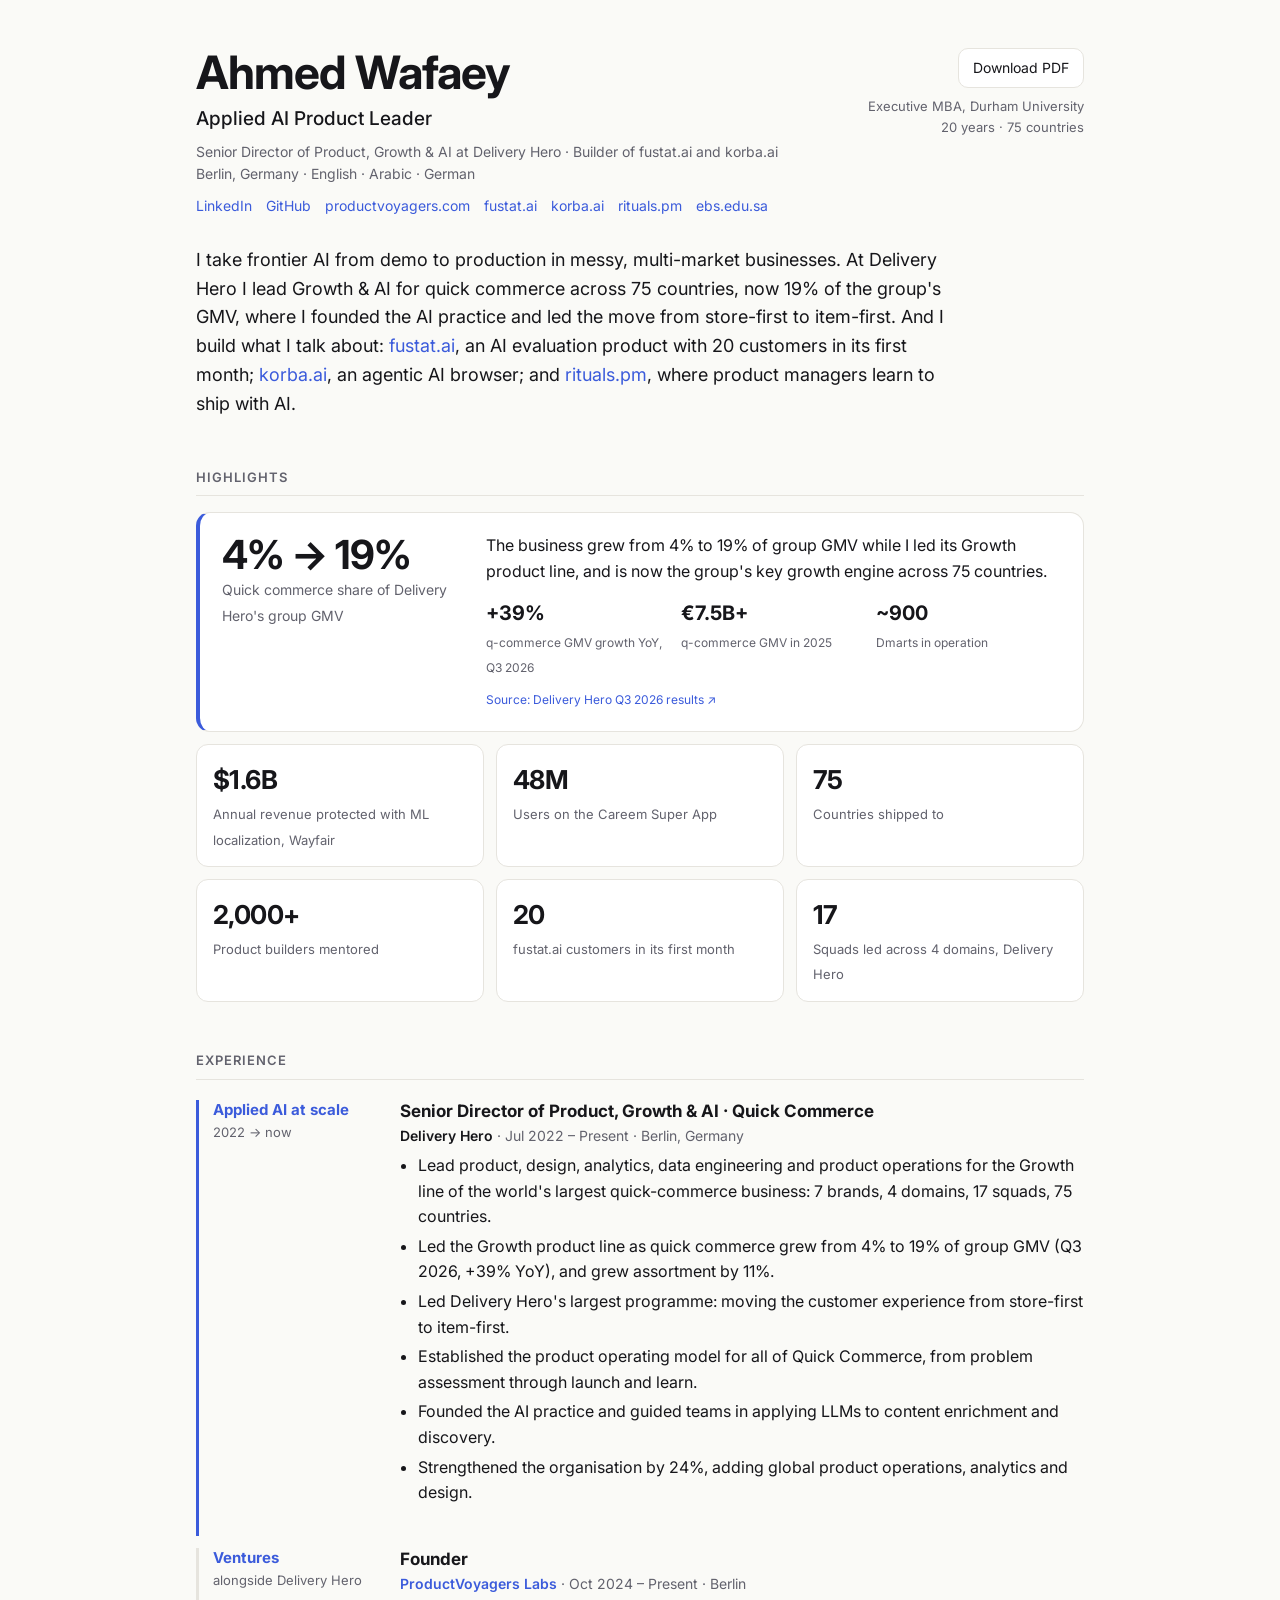
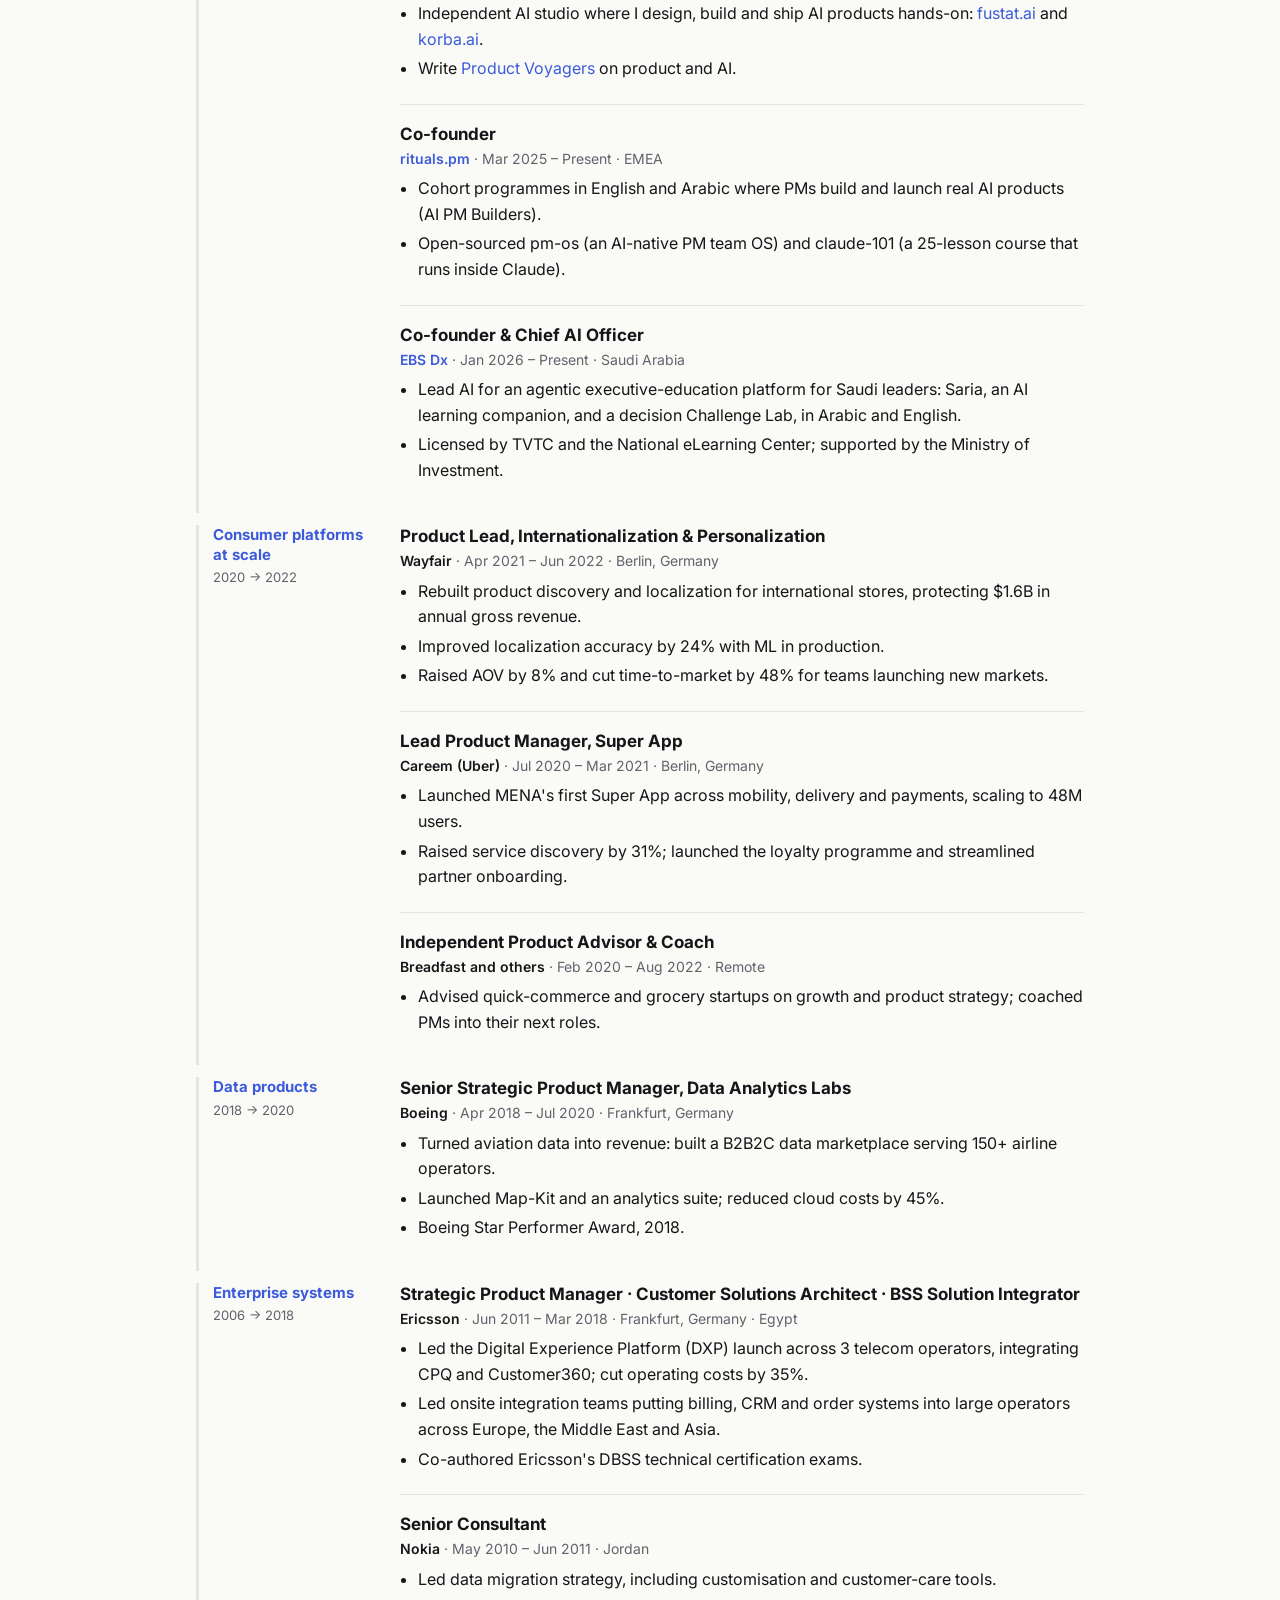
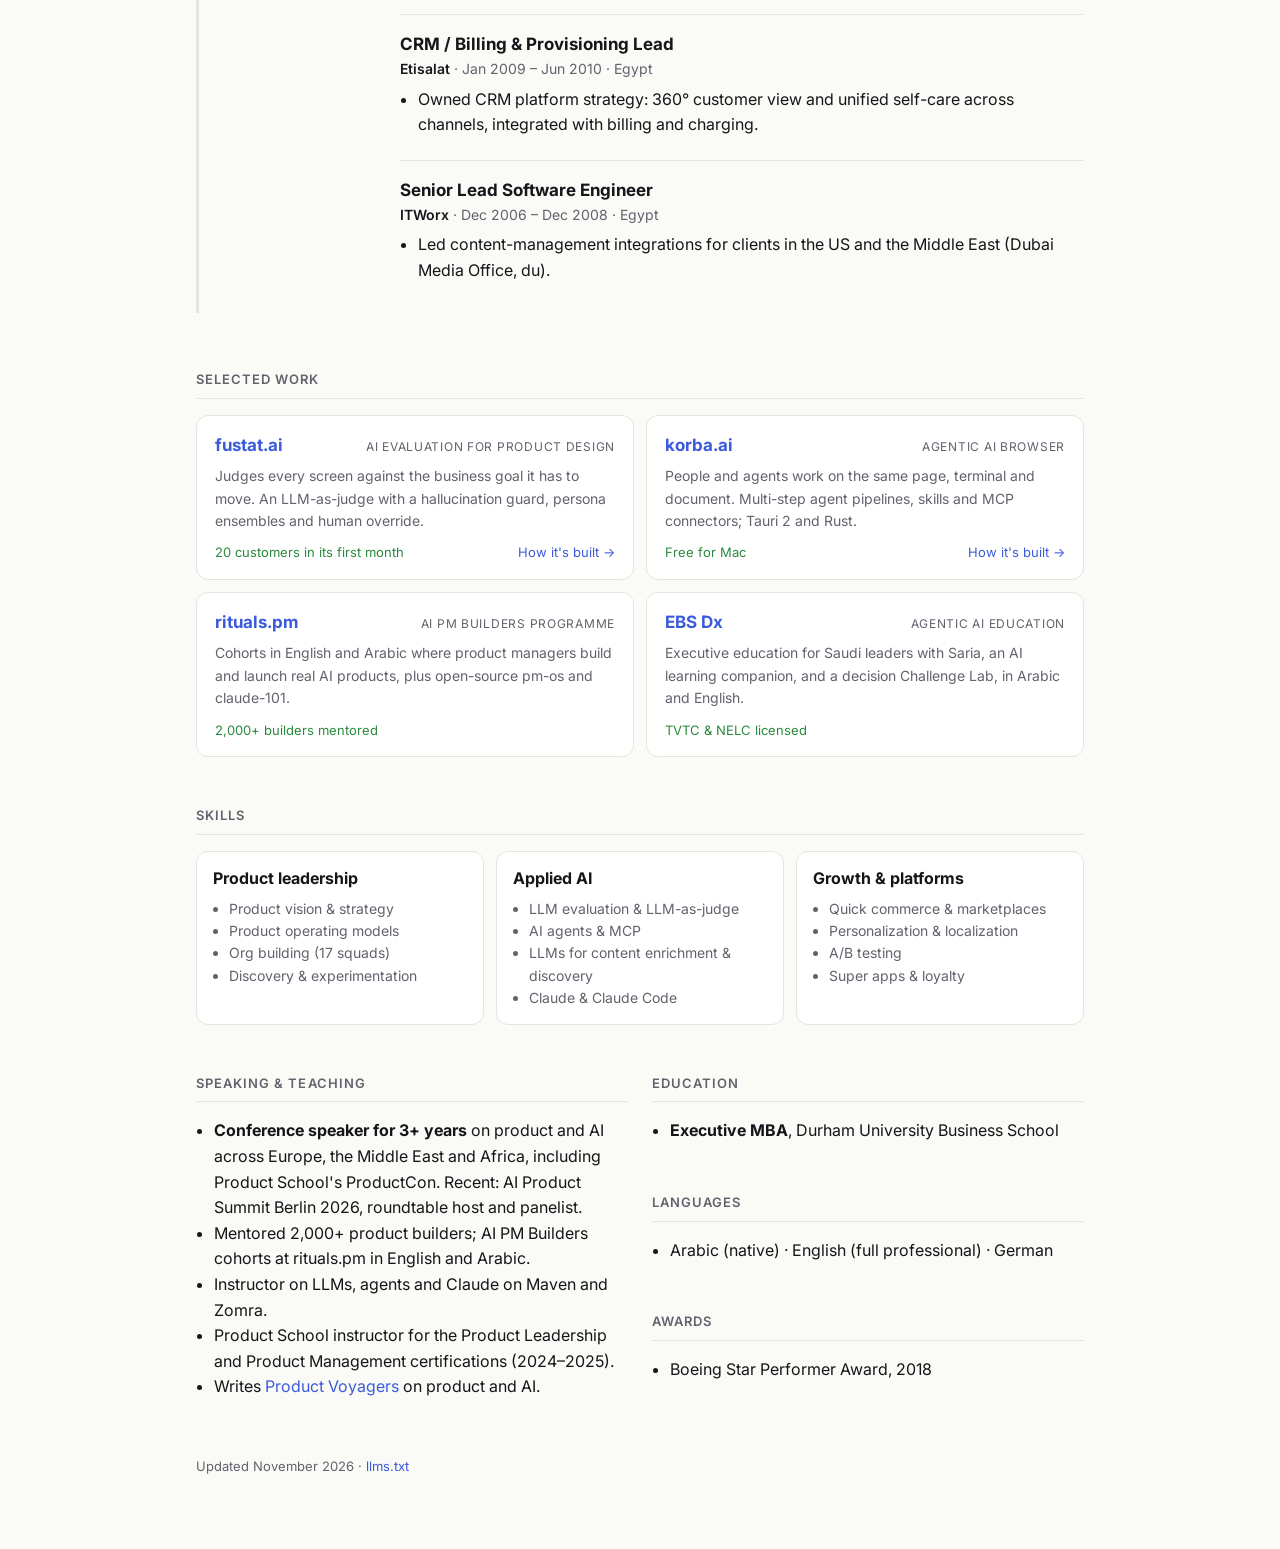
==== index.html @ e7a25f77 "Featured Delivery Hero card with public Q3 2026 figures (19% of group GMV)" ====
<!doctype html>
<html lang="en"><head><meta charset="utf-8"><meta name="viewport" content="width=device-width, initial-scale=1">
<title>Ahmed Wafaey · CV</title>
<meta name="description" content="Ahmed Wafaey, applied AI product leader. Senior Director of Product, Growth &amp; AI at Delivery Hero; builder of fustat.ai and korba.ai. 20 years from enterprise systems to applied AI at scale.">
<meta property="og:title" content="Ahmed Wafaey · CV"><meta property="og:description" content="Applied AI product leader. I take frontier AI from demo to production in messy, multi-market businesses.">
<link rel="alternate" type="text/plain" href="llms.txt" title="llms.txt">
<link rel="preconnect" href="https://fonts.googleapis.com"><link rel="preconnect" href="https://fonts.gstatic.com" crossorigin>
<link href="https://fonts.googleapis.com/css2?family=Inter:wght@400;500;600;700&display=swap" rel="stylesheet">
<style>
:root{--bg:#fafaf7;--card:#fff;--ink:#16161a;--muted:#62626d;--line:#e6e4de;--accent:#3b5bdb;--soft:#edf1ff}
@media (prefers-color-scheme:dark){:root{--bg:#0d1117;--card:#151b23;--ink:#e6edf3;--muted:#9198a1;--line:#30363d;--accent:#8ea6ff;--soft:#1b2140}}
*{box-sizing:border-box}
body{margin:0;background:var(--bg);color:var(--ink);font:16px/1.6 Inter,system-ui,sans-serif;-webkit-font-smoothing:antialiased}
a{color:var(--accent);text-decoration:none} a:hover{text-decoration:underline}
.wrap{max-width:920px;margin:0 auto;padding:48px 16px 72px}
header.top{display:flex;justify-content:space-between;gap:24px;flex-wrap:wrap;align-items:flex-start}
h1{font-size:clamp(34px,6vw,46px);line-height:1.05;letter-spacing:-.02em;margin:0 0 8px}
.role{font-size:19px;font-weight:500;margin:0 0 6px}
.meta{color:var(--muted);font-size:14px}
.links{display:flex;gap:14px;flex-wrap:wrap;margin-top:10px;font-size:14px}
.side{display:flex;flex-direction:column;gap:8px;align-items:flex-end}
.btn{border:1px solid var(--line);background:var(--card);color:var(--ink);border-radius:10px;padding:8px 14px;font:inherit;font-size:14px;cursor:pointer}
.tags{font-size:13px;color:var(--muted);text-align:right}
.summary{font-size:18px;max-width:760px;margin:28px 0 0}
h2{font-size:13px;letter-spacing:.08em;text-transform:uppercase;color:var(--muted);font-weight:600;margin:48px 0 16px;padding-bottom:8px;border-bottom:1px solid var(--line)}
.hl{display:grid;grid-template-columns:repeat(3,1fr);gap:12px}
.hl div{background:var(--card);border:1px solid var(--line);border-radius:12px;padding:14px 16px}
.hl b{display:block;font-size:26px;letter-spacing:-.02em}
.hl span{font-size:13px;color:var(--muted)}
.work{display:grid;grid-template-columns:1fr 1fr;gap:12px}
.work>div{background:var(--card);border:1px solid var(--line);border-radius:12px;padding:16px 18px;display:flex;flex-direction:column}
.wh{display:flex;justify-content:space-between;gap:8px;align-items:baseline;flex-wrap:wrap}
.wh b{font-size:17px} .wh span{font-size:12px;color:var(--muted);text-transform:uppercase;letter-spacing:.06em}
.work p{margin:6px 0 10px;font-size:14px;color:var(--muted);flex:1}
.wf{display:flex;justify-content:space-between;gap:8px;flex-wrap:wrap;font-size:13px}
.ok{color:#2b8a3e} @media (prefers-color-scheme:dark){.ok{color:#3fb950}}
.feat{display:grid;grid-template-columns:240px 1fr;gap:24px;background:var(--card);border:1px solid var(--line);border-left:4px solid var(--accent);border-radius:14px;padding:20px 22px;margin-bottom:12px}
.fl b{display:block;font-size:40px;letter-spacing:-.03em;line-height:1.1}.fl span{font-size:14px;color:var(--muted)}
.fr p{margin:0 0 12px}.fs{display:grid;grid-template-columns:repeat(3,1fr);gap:10px}.fs b{display:block;font-size:20px}.fs span{font-size:12px;color:var(--muted)}
.src{display:inline-block;margin-top:10px;font-size:12px}
.chapter{display:grid;grid-template-columns:180px 1fr;gap:24px;padding:4px 0 8px}
.rail{border-left:3px solid var(--line);padding-left:14px}
.chapter.now .rail{border-left-color:var(--accent)}
.rail b{display:block;color:var(--accent);font-size:15px;line-height:1.3}
.rail span{font-size:13px;color:var(--muted)}
.job{padding-bottom:18px;margin-bottom:18px;border-bottom:1px solid var(--line)}
.chapter .job:last-child{border-bottom:0;margin-bottom:8px}
.job h3{font-size:17px;margin:0;line-height:1.35}
.job .at{font-size:14px;color:var(--muted);margin:2px 0 6px}
.job .at b{color:var(--ink);font-weight:600}
.job ul{margin:6px 0 0;padding-left:18px}
.job li{margin-bottom:4px}
.skills{display:grid;grid-template-columns:repeat(3,1fr);gap:12px}
.skills div{background:var(--card);border:1px solid var(--line);border-radius:12px;padding:14px 16px}
.skills b{display:block;margin-bottom:6px}
.skills ul{margin:0;padding-left:16px;font-size:14px;color:var(--muted)}
.two{display:grid;grid-template-columns:1fr 1fr;gap:24px}
ul.plain{margin:0;padding-left:18px}
footer{margin-top:56px;color:var(--muted);font-size:13px}
@media (max-width:700px){.feat{grid-template-columns:1fr;gap:10px}.work{grid-template-columns:1fr}.hl,.skills{grid-template-columns:1fr 1fr}.chapter{grid-template-columns:1fr;gap:10px}.two{grid-template-columns:1fr}.side{align-items:flex-start}.tags{text-align:left}}
@media (max-width:420px){.hl,.skills{grid-template-columns:1fr}}
@media print{
  :root{--bg:#fff;--card:#fff;--ink:#000;--muted:#444;--line:#ccc;--accent:#1a3fbf}
  @page{size:A4;margin:14mm}
  body{font-size:11.5px;line-height:1.45}
  .wrap{padding:0;max-width:none}
  .btn,footer{display:none}
  h1{font-size:30px} .summary{font-size:13px;margin-top:12px}
  h2{margin:18px 0 8px}
  .hl b{font-size:17px}
  .job,.hl div,.skills div{break-inside:avoid}
  .chapter{grid-template-columns:130px 1fr}
  a{color:var(--ink)}
}
</style></head>
<body><main class="wrap">
<header class="top">
  <div>
    <h1>Ahmed Wafaey</h1>
    <p class="role">Applied AI Product Leader</p>
    <div class="meta">Senior Director of Product, Growth &amp; AI at Delivery Hero · Builder of fustat.ai and korba.ai</div>
    <div class="meta">Berlin, Germany · English · Arabic · German</div>
    <div class="links"><a href="https://www.linkedin.com/in/awafaey">LinkedIn</a><a href="https://github.com/awafaey0">GitHub</a><a href="https://www.productvoyagers.com">productvoyagers.com</a><a href="https://fustat.ai">fustat.ai</a><a href="https://korba.ai">korba.ai</a><a href="https://rituals.pm">rituals.pm</a><a href="https://ebs.edu.sa">ebs.edu.sa</a></div>
  </div>
  <div class="side">
    <button class="btn" type="button" onclick="window.print()">Download PDF</button>
    <div class="tags">Executive MBA, Durham University<br>20 years · 75 countries</div>
  </div>
</header>
<p class="summary">I take frontier AI from demo to production in messy, multi-market businesses. At Delivery Hero I lead Growth &amp; AI for quick commerce across 75 countries, now 19% of the group's GMV, where I founded the AI practice and led the move from store-first to item-first. And I build what I talk about: <a href="https://fustat.ai">fustat.ai</a>, an AI evaluation product with 20 customers in its first month; <a href="https://korba.ai">korba.ai</a>, an agentic AI browser; and <a href="https://rituals.pm">rituals.pm</a>, where product managers learn to ship with AI.</p>

<h2>Highlights</h2>
<div class="feat"><div class="fl"><b>4% → 19%</b><span>Quick commerce share of Delivery Hero's group GMV</span></div><div class="fr"><p>The business grew from 4% to 19% of group GMV while I led its Growth product line, and is now the group's key growth engine across 75 countries.</p><div class="fs"><div><b>+39%</b><span>q-commerce GMV growth YoY, Q3 2026</span></div><div><b>€7.5B+</b><span>q-commerce GMV in 2025</span></div><div><b>~900</b><span>Dmarts in operation</span></div></div><a class="src" href="https://www.deliveryhero.com/newsroom/delivery-hero-hits-one-billion-orders-in-q3-as-growth-accelerates-further-raises-full-year-guidance/">Source: Delivery Hero Q3 2026 results ↗</a></div></div>
<div class="hl"><div><b>$1.6B</b><span>Annual revenue protected with ML localization, Wayfair</span></div><div><b>48M</b><span>Users on the Careem Super App</span></div><div><b>75</b><span>Countries shipped to</span></div><div><b>2,000+</b><span>Product builders mentored</span></div><div><b>20</b><span>fustat.ai customers in its first month</span></div><div><b>17</b><span>Squads led across 4 domains, Delivery Hero</span></div></div>

<h2>Experience</h2>
<div class="chapter now"><div class="rail"><b>Applied AI at scale</b><span>2022 → now</span></div><div><div class="job"><h3>Senior Director of Product, Growth & AI · Quick Commerce</h3><div class="at"><b>Delivery Hero</b> · Jul 2022 – Present · Berlin, Germany</div><ul><li>Lead product, design, analytics, data engineering and product operations for the Growth line of the world's largest quick-commerce business: 7 brands, 4 domains, 17 squads, 75 countries.</li><li>Led the Growth product line as quick commerce grew from 4% to 19% of group GMV (Q3 2026, +39% YoY), and grew assortment by 11%.</li><li>Led Delivery Hero's largest programme: moving the customer experience from store-first to item-first.</li><li>Established the product operating model for all of Quick Commerce, from problem assessment through launch and learn.</li><li>Founded the AI practice and guided teams in applying LLMs to content enrichment and discovery.</li><li>Strengthened the organisation by 24%, adding global product operations, analytics and design.</li></ul></div></div></div><div class="chapter"><div class="rail"><b>Ventures</b><span>alongside Delivery Hero</span></div><div><div class="job"><h3>Founder</h3><div class="at"><b><a href="https://www.productvoyagers.com">ProductVoyagers Labs</a></b> · Oct 2024 – Present · Berlin</div><ul><li>Independent AI studio where I design, build and ship AI products hands-on: <a href="https://fustat.ai">fustat.ai</a> and <a href="https://korba.ai">korba.ai</a>.</li><li>Write <a href="https://www.productvoyagers.com">Product Voyagers</a> on product and AI.</li></ul></div><div class="job"><h3>Co-founder</h3><div class="at"><b><a href="https://rituals.pm">rituals.pm</a></b> · Mar 2025 – Present · EMEA</div><ul><li>Cohort programmes in English and Arabic where PMs build and launch real AI products (AI PM Builders).</li><li>Open-sourced pm-os (an AI-native PM team OS) and claude-101 (a 25-lesson course that runs inside Claude).</li></ul></div><div class="job"><h3>Co-founder & Chief AI Officer</h3><div class="at"><b><a href="https://ebs.edu.sa">EBS Dx</a></b> · Jan 2026 – Present · Saudi Arabia</div><ul><li>Lead AI for an agentic executive-education platform for Saudi leaders: Saria, an AI learning companion, and a decision Challenge Lab, in Arabic and English.</li><li>Licensed by TVTC and the National eLearning Center; supported by the Ministry of Investment.</li></ul></div></div></div><div class="chapter"><div class="rail"><b>Consumer platforms at scale</b><span>2020 → 2022</span></div><div><div class="job"><h3>Product Lead, Internationalization & Personalization</h3><div class="at"><b>Wayfair</b> · Apr 2021 – Jun 2022 · Berlin, Germany</div><ul><li>Rebuilt product discovery and localization for international stores, protecting $1.6B in annual gross revenue.</li><li>Improved localization accuracy by 24% with ML in production.</li><li>Raised AOV by 8% and cut time-to-market by 48% for teams launching new markets.</li></ul></div><div class="job"><h3>Lead Product Manager, Super App</h3><div class="at"><b>Careem (Uber)</b> · Jul 2020 – Mar 2021 · Berlin, Germany</div><ul><li>Launched MENA's first Super App across mobility, delivery and payments, scaling to 48M users.</li><li>Raised service discovery by 31%; launched the loyalty programme and streamlined partner onboarding.</li></ul></div><div class="job"><h3>Independent Product Advisor & Coach</h3><div class="at"><b>Breadfast and others</b> · Feb 2020 – Aug 2022 · Remote</div><ul><li>Advised quick-commerce and grocery startups on growth and product strategy; coached PMs into their next roles.</li></ul></div></div></div><div class="chapter"><div class="rail"><b>Data products</b><span>2018 → 2020</span></div><div><div class="job"><h3>Senior Strategic Product Manager, Data Analytics Labs</h3><div class="at"><b>Boeing</b> · Apr 2018 – Jul 2020 · Frankfurt, Germany</div><ul><li>Turned aviation data into revenue: built a B2B2C data marketplace serving 150+ airline operators.</li><li>Launched Map-Kit and an analytics suite; reduced cloud costs by 45%.</li><li>Boeing Star Performer Award, 2018.</li></ul></div></div></div><div class="chapter"><div class="rail"><b>Enterprise systems</b><span>2006 → 2018</span></div><div><div class="job"><h3>Strategic Product Manager · Customer Solutions Architect · BSS Solution Integrator</h3><div class="at"><b>Ericsson</b> · Jun 2011 – Mar 2018 · Frankfurt, Germany · Egypt</div><ul><li>Led the Digital Experience Platform (DXP) launch across 3 telecom operators, integrating CPQ and Customer360; cut operating costs by 35%.</li><li>Led onsite integration teams putting billing, CRM and order systems into large operators across Europe, the Middle East and Asia.</li><li>Co-authored Ericsson's DBSS technical certification exams.</li></ul></div><div class="job"><h3>Senior Consultant</h3><div class="at"><b>Nokia</b> · May 2010 – Jun 2011 · Jordan</div><ul><li>Led data migration strategy, including customisation and customer-care tools.</li></ul></div><div class="job"><h3>CRM / Billing & Provisioning Lead</h3><div class="at"><b>Etisalat</b> · Jan 2009 – Jun 2010 · Egypt</div><ul><li>Owned CRM platform strategy: 360° customer view and unified self-care across channels, integrated with billing and charging.</li></ul></div><div class="job"><h3>Senior Lead Software Engineer</h3><div class="at"><b>ITWorx</b> · Dec 2006 – Dec 2008 · Egypt</div><ul><li>Led content-management integrations for clients in the US and the Middle East (Dubai Media Office, du).</li></ul></div></div></div>

<h2>Selected work</h2>
<div class="work"><div><div class="wh"><a href="https://fustat.ai"><b>fustat.ai</b></a><span>AI evaluation for product design</span></div><p>Judges every screen against the business goal it has to move. An LLM-as-judge with a hallucination guard, persona ensembles and human override.</p><div class="wf"><span class="ok">20 customers in its first month</span><a href="https://github.com/awafaey0#user-content-fustatai-every-screen-on-trial">How it's built →</a></div></div><div><div class="wh"><a href="https://korba.ai"><b>korba.ai</b></a><span>Agentic AI browser</span></div><p>People and agents work on the same page, terminal and document. Multi-step agent pipelines, skills and MCP connectors; Tauri 2 and Rust.</p><div class="wf"><span class="ok">Free for Mac</span><a href="https://github.com/awafaey0#user-content-korbaai-the-ai-browser-you-work-in-with-your-agents">How it's built →</a></div></div><div><div class="wh"><a href="https://rituals.pm"><b>rituals.pm</b></a><span>AI PM Builders programme</span></div><p>Cohorts in English and Arabic where product managers build and launch real AI products, plus open-source pm-os and claude-101.</p><div class="wf"><span class="ok">2,000+ builders mentored</span></div></div><div><div class="wh"><a href="https://ebs.edu.sa"><b>EBS Dx</b></a><span>Agentic AI education</span></div><p>Executive education for Saudi leaders with Saria, an AI learning companion, and a decision Challenge Lab, in Arabic and English.</p><div class="wf"><span class="ok">TVTC & NELC licensed</span></div></div></div>

<h2>Skills</h2>
<div class="skills"><div><b>Product leadership</b><ul><li>Product vision & strategy</li><li>Product operating models</li><li>Org building (17 squads)</li><li>Discovery & experimentation</li></ul></div><div><b>Applied AI</b><ul><li>LLM evaluation & LLM-as-judge</li><li>AI agents & MCP</li><li>LLMs for content enrichment & discovery</li><li>Claude & Claude Code</li></ul></div><div><b>Growth & platforms</b><ul><li>Quick commerce & marketplaces</li><li>Personalization & localization</li><li>A/B testing</li><li>Super apps & loyalty</li></ul></div></div>

<div class="two">
  <div><h2>Speaking &amp; teaching</h2><ul class="plain"><li><b>Conference speaker for 3+ years</b> on product and AI across Europe, the Middle East and Africa, including Product School's ProductCon. Recent: AI Product Summit Berlin 2026, roundtable host and panelist.</li><li>Mentored 2,000+ product builders; AI PM Builders cohorts at rituals.pm in English and Arabic.</li><li>Instructor on LLMs, agents and Claude on Maven and Zomra.</li><li>Product School instructor for the Product Leadership and Product Management certifications (2024–2025).</li><li>Writes <a href="https://www.productvoyagers.com">Product Voyagers</a> on product and AI.</li></ul></div>
  <div><h2>Education</h2><ul class="plain"><li><b>Executive MBA</b>, Durham University Business School</li></ul>
  <h2>Languages</h2><ul class="plain"><li>Arabic (native) · English (full professional) · German</li></ul>
  <h2>Awards</h2><ul class="plain"><li>Boeing Star Performer Award, 2018</li></ul></div>
</div>
<footer>Updated November 2026 · <a href="llms.txt">llms.txt</a></footer>
</main></body></html>
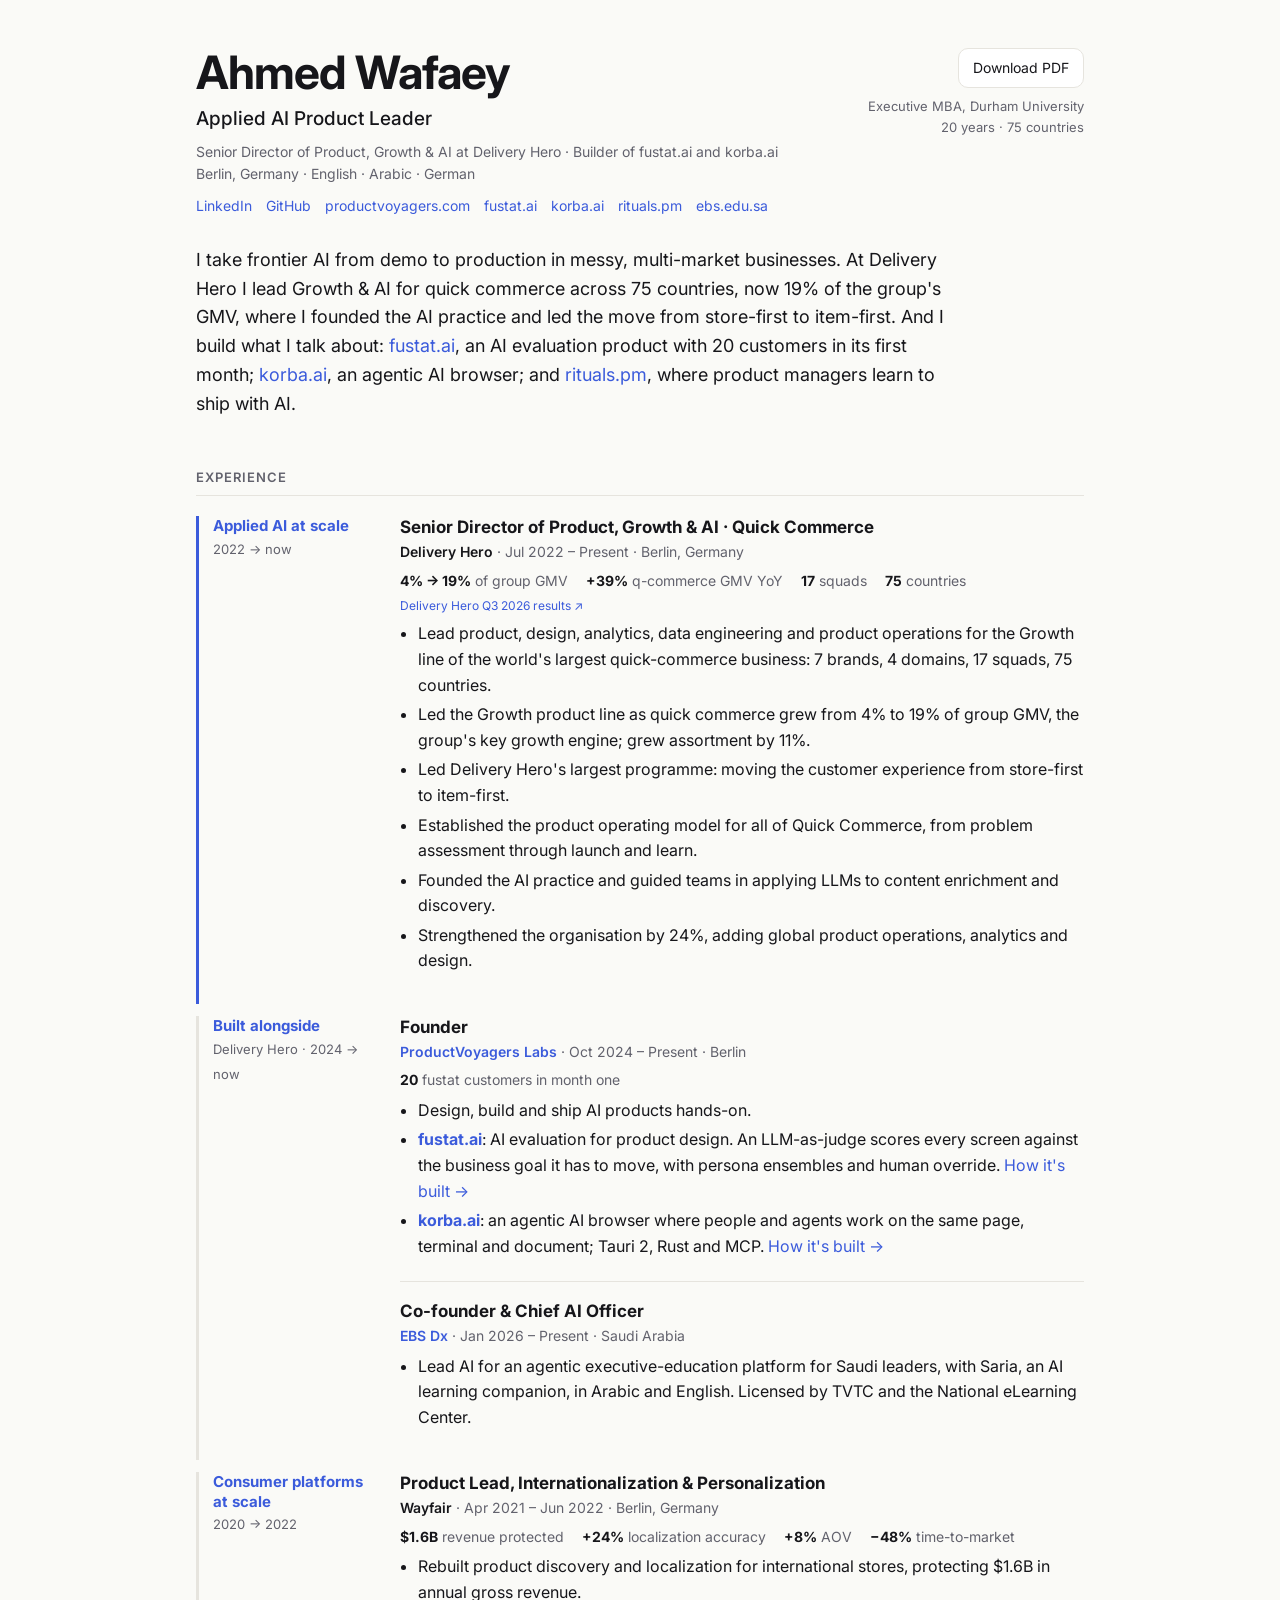
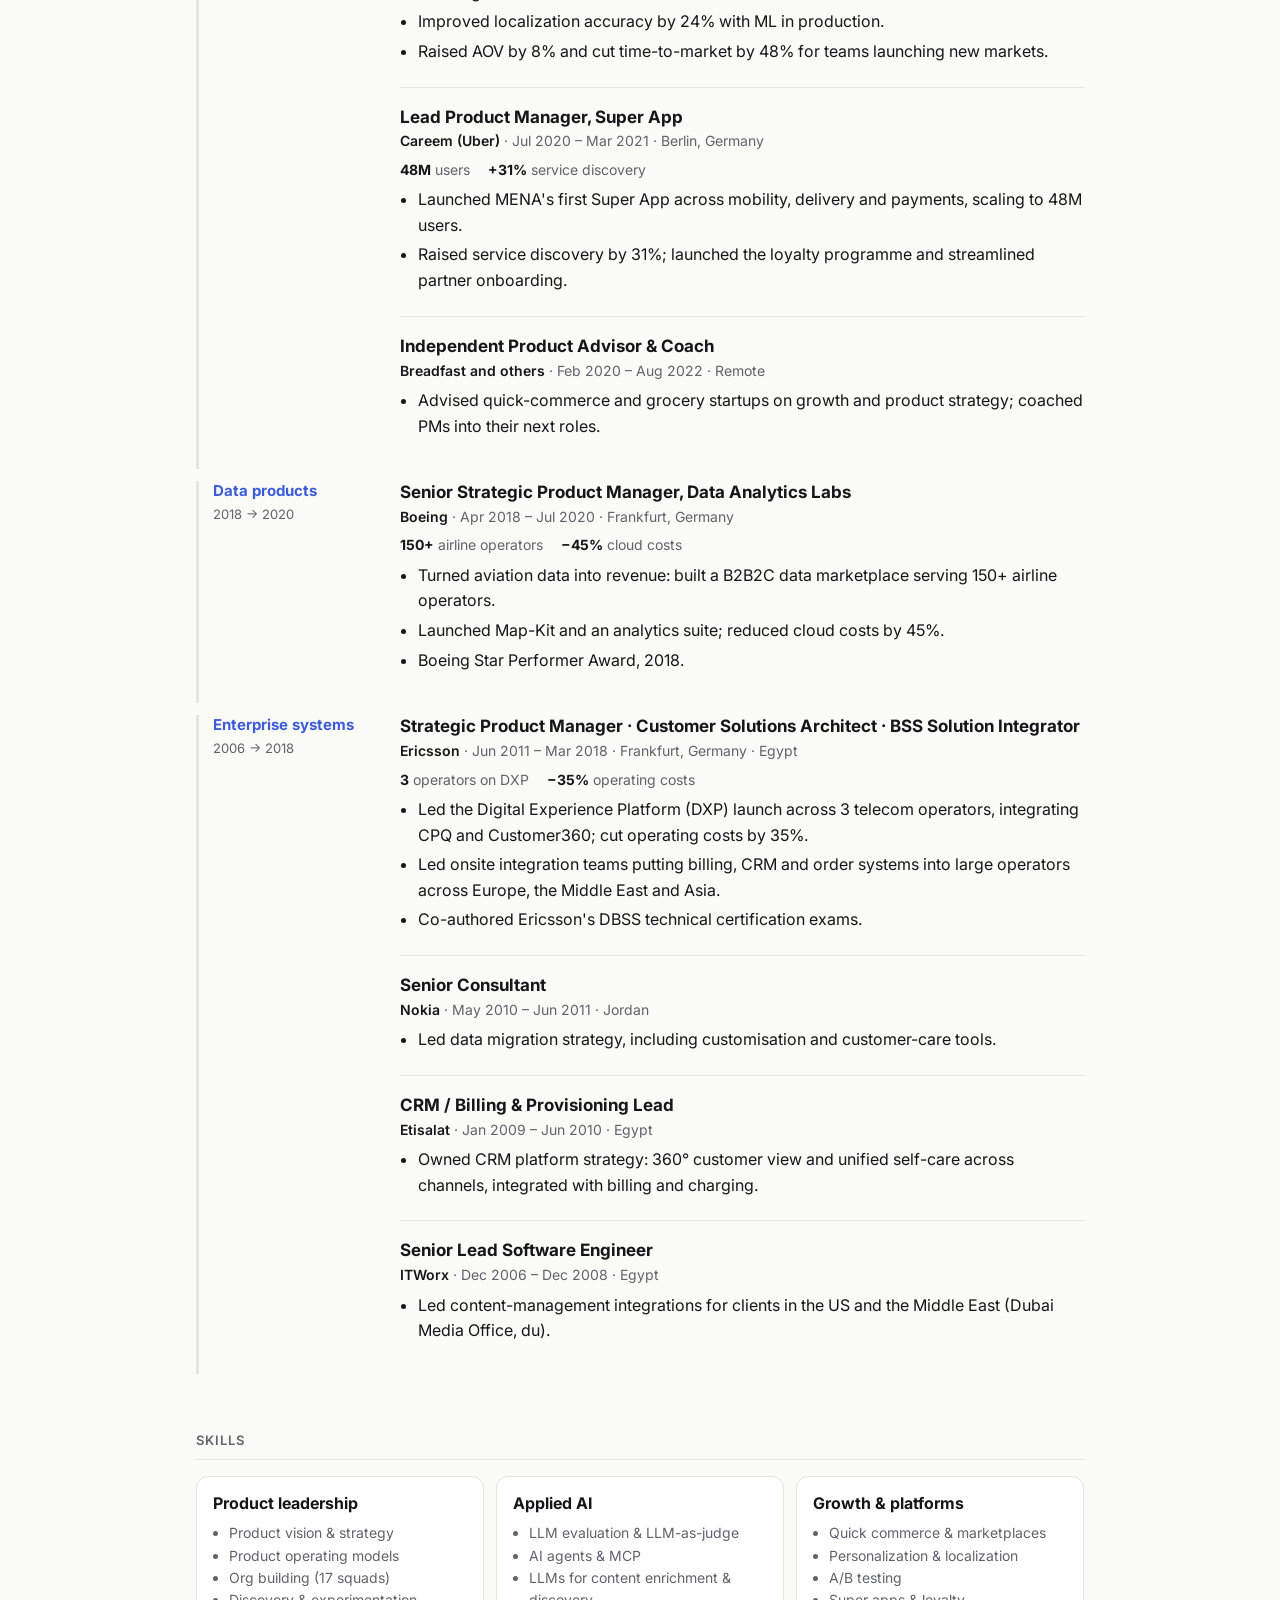
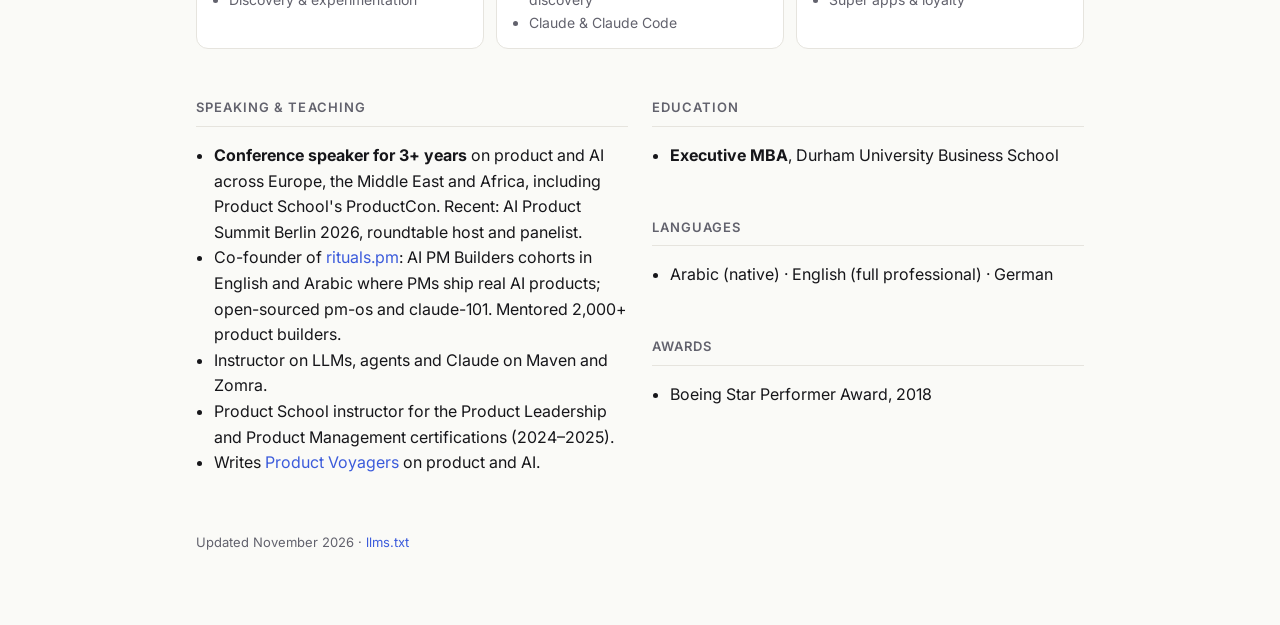
==== commit edcb2c9d: "CV: metrics inline per role, no cards; 'Built alongside Delivery Hero'; rituals.pm under teaching" ====
--- a/index.html
+++ b/index.html
@@ -23,21 +23,6 @@
 .tags{font-size:13px;color:var(--muted);text-align:right}
 .summary{font-size:18px;max-width:760px;margin:28px 0 0}
 h2{font-size:13px;letter-spacing:.08em;text-transform:uppercase;color:var(--muted);font-weight:600;margin:48px 0 16px;padding-bottom:8px;border-bottom:1px solid var(--line)}
-.hl{display:grid;grid-template-columns:repeat(3,1fr);gap:12px}
-.hl div{background:var(--card);border:1px solid var(--line);border-radius:12px;padding:14px 16px}
-.hl b{display:block;font-size:26px;letter-spacing:-.02em}
-.hl span{font-size:13px;color:var(--muted)}
-.work{display:grid;grid-template-columns:1fr 1fr;gap:12px}
-.work>div{background:var(--card);border:1px solid var(--line);border-radius:12px;padding:16px 18px;display:flex;flex-direction:column}
-.wh{display:flex;justify-content:space-between;gap:8px;align-items:baseline;flex-wrap:wrap}
-.wh b{font-size:17px} .wh span{font-size:12px;color:var(--muted);text-transform:uppercase;letter-spacing:.06em}
-.work p{margin:6px 0 10px;font-size:14px;color:var(--muted);flex:1}
-.wf{display:flex;justify-content:space-between;gap:8px;flex-wrap:wrap;font-size:13px}
-.ok{color:#2b8a3e} @media (prefers-color-scheme:dark){.ok{color:#3fb950}}
-.feat{display:grid;grid-template-columns:240px 1fr;gap:24px;background:var(--card);border:1px solid var(--line);border-left:4px solid var(--accent);border-radius:14px;padding:20px 22px;margin-bottom:12px}
-.fl b{display:block;font-size:40px;letter-spacing:-.03em;line-height:1.1}.fl span{font-size:14px;color:var(--muted)}
-.fr p{margin:0 0 12px}.fs{display:grid;grid-template-columns:repeat(3,1fr);gap:10px}.fs b{display:block;font-size:20px}.fs span{font-size:12px;color:var(--muted)}
-.src{display:inline-block;margin-top:10px;font-size:12px}
 .chapter{display:grid;grid-template-columns:180px 1fr;gap:24px;padding:4px 0 8px}
 .rail{border-left:3px solid var(--line);padding-left:14px}
 .chapter.now .rail{border-left-color:var(--accent)}
@@ -48,6 +33,9 @@
 .job h3{font-size:17px;margin:0;line-height:1.35}
 .job .at{font-size:14px;color:var(--muted);margin:2px 0 6px}
 .job .at b{color:var(--ink);font-weight:600}
+.kpi{display:flex;flex-wrap:wrap;gap:4px 18px;font-size:14px;color:var(--muted);margin:4px 0 2px}
+.kpi b{color:var(--ink);font-weight:700}
+.kpi a{font-size:12px;align-self:center}
 .job ul{margin:6px 0 0;padding-left:18px}
 .job li{margin-bottom:4px}
 .skills{display:grid;grid-template-columns:repeat(3,1fr);gap:12px}
@@ -57,8 +45,8 @@
 .two{display:grid;grid-template-columns:1fr 1fr;gap:24px}
 ul.plain{margin:0;padding-left:18px}
 footer{margin-top:56px;color:var(--muted);font-size:13px}
-@media (max-width:700px){.feat{grid-template-columns:1fr;gap:10px}.work{grid-template-columns:1fr}.hl,.skills{grid-template-columns:1fr 1fr}.chapter{grid-template-columns:1fr;gap:10px}.two{grid-template-columns:1fr}.side{align-items:flex-start}.tags{text-align:left}}
-@media (max-width:420px){.hl,.skills{grid-template-columns:1fr}}
+@media (max-width:700px){.skills{grid-template-columns:1fr 1fr}.chapter{grid-template-columns:1fr;gap:10px}.two{grid-template-columns:1fr}.side{align-items:flex-start}.tags{text-align:left}}
+@media (max-width:420px){.skills{grid-template-columns:1fr}}
 @media print{
   :root{--bg:#fff;--card:#fff;--ink:#000;--muted:#444;--line:#ccc;--accent:#1a3fbf}
   @page{size:A4;margin:14mm}
@@ -67,8 +55,7 @@
   .btn,footer{display:none}
   h1{font-size:30px} .summary{font-size:13px;margin-top:12px}
   h2{margin:18px 0 8px}
-  .hl b{font-size:17px}
-  .job,.hl div,.skills div{break-inside:avoid}
+  .job,.skills div{break-inside:avoid}
   .chapter{grid-template-columns:130px 1fr}
   a{color:var(--ink)}
 }
@@ -89,21 +76,16 @@
 </header>
 <p class="summary">I take frontier AI from demo to production in messy, multi-market businesses. At Delivery Hero I lead Growth &amp; AI for quick commerce across 75 countries, now 19% of the group's GMV, where I founded the AI practice and led the move from store-first to item-first. And I build what I talk about: <a href="https://fustat.ai">fustat.ai</a>, an AI evaluation product with 20 customers in its first month; <a href="https://korba.ai">korba.ai</a>, an agentic AI browser; and <a href="https://rituals.pm">rituals.pm</a>, where product managers learn to ship with AI.</p>
 
-<h2>Highlights</h2>
-<div class="feat"><div class="fl"><b>4% → 19%</b><span>Quick commerce share of Delivery Hero's group GMV</span></div><div class="fr"><p>The business grew from 4% to 19% of group GMV while I led its Growth product line, and is now the group's key growth engine across 75 countries.</p><div class="fs"><div><b>+39%</b><span>q-commerce GMV growth YoY, Q3 2026</span></div><div><b>€7.5B+</b><span>q-commerce GMV in 2025</span></div><div><b>~900</b><span>Dmarts in operation</span></div></div><a class="src" href="https://www.deliveryhero.com/newsroom/delivery-hero-hits-one-billion-orders-in-q3-as-growth-accelerates-further-raises-full-year-guidance/">Source: Delivery Hero Q3 2026 results ↗</a></div></div>
-<div class="hl"><div><b>$1.6B</b><span>Annual revenue protected with ML localization, Wayfair</span></div><div><b>48M</b><span>Users on the Careem Super App</span></div><div><b>75</b><span>Countries shipped to</span></div><div><b>2,000+</b><span>Product builders mentored</span></div><div><b>20</b><span>fustat.ai customers in its first month</span></div><div><b>17</b><span>Squads led across 4 domains, Delivery Hero</span></div></div>
 
 <h2>Experience</h2>
-<div class="chapter now"><div class="rail"><b>Applied AI at scale</b><span>2022 → now</span></div><div><div class="job"><h3>Senior Director of Product, Growth & AI · Quick Commerce</h3><div class="at"><b>Delivery Hero</b> · Jul 2022 – Present · Berlin, Germany</div><ul><li>Lead product, design, analytics, data engineering and product operations for the Growth line of the world's largest quick-commerce business: 7 brands, 4 domains, 17 squads, 75 countries.</li><li>Led the Growth product line as quick commerce grew from 4% to 19% of group GMV (Q3 2026, +39% YoY), and grew assortment by 11%.</li><li>Led Delivery Hero's largest programme: moving the customer experience from store-first to item-first.</li><li>Established the product operating model for all of Quick Commerce, from problem assessment through launch and learn.</li><li>Founded the AI practice and guided teams in applying LLMs to content enrichment and discovery.</li><li>Strengthened the organisation by 24%, adding global product operations, analytics and design.</li></ul></div></div></div><div class="chapter"><div class="rail"><b>Ventures</b><span>alongside Delivery Hero</span></div><div><div class="job"><h3>Founder</h3><div class="at"><b><a href="https://www.productvoyagers.com">ProductVoyagers Labs</a></b> · Oct 2024 – Present · Berlin</div><ul><li>Independent AI studio where I design, build and ship AI products hands-on: <a href="https://fustat.ai">fustat.ai</a> and <a href="https://korba.ai">korba.ai</a>.</li><li>Write <a href="https://www.productvoyagers.com">Product Voyagers</a> on product and AI.</li></ul></div><div class="job"><h3>Co-founder</h3><div class="at"><b><a href="https://rituals.pm">rituals.pm</a></b> · Mar 2025 – Present · EMEA</div><ul><li>Cohort programmes in English and Arabic where PMs build and launch real AI products (AI PM Builders).</li><li>Open-sourced pm-os (an AI-native PM team OS) and claude-101 (a 25-lesson course that runs inside Claude).</li></ul></div><div class="job"><h3>Co-founder & Chief AI Officer</h3><div class="at"><b><a href="https://ebs.edu.sa">EBS Dx</a></b> · Jan 2026 – Present · Saudi Arabia</div><ul><li>Lead AI for an agentic executive-education platform for Saudi leaders: Saria, an AI learning companion, and a decision Challenge Lab, in Arabic and English.</li><li>Licensed by TVTC and the National eLearning Center; supported by the Ministry of Investment.</li></ul></div></div></div><div class="chapter"><div class="rail"><b>Consumer platforms at scale</b><span>2020 → 2022</span></div><div><div class="job"><h3>Product Lead, Internationalization & Personalization</h3><div class="at"><b>Wayfair</b> · Apr 2021 – Jun 2022 · Berlin, Germany</div><ul><li>Rebuilt product discovery and localization for international stores, protecting $1.6B in annual gross revenue.</li><li>Improved localization accuracy by 24% with ML in production.</li><li>Raised AOV by 8% and cut time-to-market by 48% for teams launching new markets.</li></ul></div><div class="job"><h3>Lead Product Manager, Super App</h3><div class="at"><b>Careem (Uber)</b> · Jul 2020 – Mar 2021 · Berlin, Germany</div><ul><li>Launched MENA's first Super App across mobility, delivery and payments, scaling to 48M users.</li><li>Raised service discovery by 31%; launched the loyalty programme and streamlined partner onboarding.</li></ul></div><div class="job"><h3>Independent Product Advisor & Coach</h3><div class="at"><b>Breadfast and others</b> · Feb 2020 – Aug 2022 · Remote</div><ul><li>Advised quick-commerce and grocery startups on growth and product strategy; coached PMs into their next roles.</li></ul></div></div></div><div class="chapter"><div class="rail"><b>Data products</b><span>2018 → 2020</span></div><div><div class="job"><h3>Senior Strategic Product Manager, Data Analytics Labs</h3><div class="at"><b>Boeing</b> · Apr 2018 – Jul 2020 · Frankfurt, Germany</div><ul><li>Turned aviation data into revenue: built a B2B2C data marketplace serving 150+ airline operators.</li><li>Launched Map-Kit and an analytics suite; reduced cloud costs by 45%.</li><li>Boeing Star Performer Award, 2018.</li></ul></div></div></div><div class="chapter"><div class="rail"><b>Enterprise systems</b><span>2006 → 2018</span></div><div><div class="job"><h3>Strategic Product Manager · Customer Solutions Architect · BSS Solution Integrator</h3><div class="at"><b>Ericsson</b> · Jun 2011 – Mar 2018 · Frankfurt, Germany · Egypt</div><ul><li>Led the Digital Experience Platform (DXP) launch across 3 telecom operators, integrating CPQ and Customer360; cut operating costs by 35%.</li><li>Led onsite integration teams putting billing, CRM and order systems into large operators across Europe, the Middle East and Asia.</li><li>Co-authored Ericsson's DBSS technical certification exams.</li></ul></div><div class="job"><h3>Senior Consultant</h3><div class="at"><b>Nokia</b> · May 2010 – Jun 2011 · Jordan</div><ul><li>Led data migration strategy, including customisation and customer-care tools.</li></ul></div><div class="job"><h3>CRM / Billing & Provisioning Lead</h3><div class="at"><b>Etisalat</b> · Jan 2009 – Jun 2010 · Egypt</div><ul><li>Owned CRM platform strategy: 360° customer view and unified self-care across channels, integrated with billing and charging.</li></ul></div><div class="job"><h3>Senior Lead Software Engineer</h3><div class="at"><b>ITWorx</b> · Dec 2006 – Dec 2008 · Egypt</div><ul><li>Led content-management integrations for clients in the US and the Middle East (Dubai Media Office, du).</li></ul></div></div></div>
+<div class="chapter now"><div class="rail"><b>Applied AI at scale</b><span>2022 → now</span></div><div><div class="job"><h3>Senior Director of Product, Growth & AI · Quick Commerce</h3><div class="at"><b>Delivery Hero</b> · Jul 2022 – Present · Berlin, Germany</div><div class="kpi"><span><b>4% → 19%</b> of group GMV</span><span><b>+39%</b> q-commerce GMV YoY</span><span><b>17</b> squads</span><span><b>75</b> countries</span><a href="https://www.deliveryhero.com/newsroom/delivery-hero-hits-one-billion-orders-in-q3-as-growth-accelerates-further-raises-full-year-guidance/">Delivery Hero Q3 2026 results ↗</a></div><ul><li>Lead product, design, analytics, data engineering and product operations for the Growth line of the world's largest quick-commerce business: 7 brands, 4 domains, 17 squads, 75 countries.</li><li>Led the Growth product line as quick commerce grew from 4% to 19% of group GMV, the group's key growth engine; grew assortment by 11%.</li><li>Led Delivery Hero's largest programme: moving the customer experience from store-first to item-first.</li><li>Established the product operating model for all of Quick Commerce, from problem assessment through launch and learn.</li><li>Founded the AI practice and guided teams in applying LLMs to content enrichment and discovery.</li><li>Strengthened the organisation by 24%, adding global product operations, analytics and design.</li></ul></div></div></div><div class="chapter"><div class="rail"><b>Built alongside</b><span>Delivery Hero · 2024 → now</span></div><div><div class="job"><h3>Founder</h3><div class="at"><b><a href="https://www.productvoyagers.com">ProductVoyagers Labs</a></b> · Oct 2024 – Present · Berlin</div><div class="kpi"><span><b>20</b> fustat customers in month one</span></div><ul><li>Design, build and ship AI products hands-on.</li><li><a href="https://fustat.ai"><b>fustat.ai</b></a>: AI evaluation for product design. An LLM-as-judge scores every screen against the business goal it has to move, with persona ensembles and human override. <a href="https://github.com/awafaey0#user-content-fustatai-every-screen-on-trial">How it's built →</a></li><li><a href="https://korba.ai"><b>korba.ai</b></a>: an agentic AI browser where people and agents work on the same page, terminal and document; Tauri 2, Rust and MCP. <a href="https://github.com/awafaey0#user-content-korbaai-the-ai-browser-you-work-in-with-your-agents">How it's built →</a></li></ul></div><div class="job"><h3>Co-founder & Chief AI Officer</h3><div class="at"><b><a href="https://ebs.edu.sa">EBS Dx</a></b> · Jan 2026 – Present · Saudi Arabia</div><ul><li>Lead AI for an agentic executive-education platform for Saudi leaders, with Saria, an AI learning companion, in Arabic and English. Licensed by TVTC and the National eLearning Center.</li></ul></div></div></div><div class="chapter"><div class="rail"><b>Consumer platforms at scale</b><span>2020 → 2022</span></div><div><div class="job"><h3>Product Lead, Internationalization & Personalization</h3><div class="at"><b>Wayfair</b> · Apr 2021 – Jun 2022 · Berlin, Germany</div><div class="kpi"><span><b>$1.6B</b> revenue protected</span><span><b>+24%</b> localization accuracy</span><span><b>+8%</b> AOV</span><span><b>−48%</b> time-to-market</span></div><ul><li>Rebuilt product discovery and localization for international stores, protecting $1.6B in annual gross revenue.</li><li>Improved localization accuracy by 24% with ML in production.</li><li>Raised AOV by 8% and cut time-to-market by 48% for teams launching new markets.</li></ul></div><div class="job"><h3>Lead Product Manager, Super App</h3><div class="at"><b>Careem (Uber)</b> · Jul 2020 – Mar 2021 · Berlin, Germany</div><div class="kpi"><span><b>48M</b> users</span><span><b>+31%</b> service discovery</span></div><ul><li>Launched MENA's first Super App across mobility, delivery and payments, scaling to 48M users.</li><li>Raised service discovery by 31%; launched the loyalty programme and streamlined partner onboarding.</li></ul></div><div class="job"><h3>Independent Product Advisor & Coach</h3><div class="at"><b>Breadfast and others</b> · Feb 2020 – Aug 2022 · Remote</div><ul><li>Advised quick-commerce and grocery startups on growth and product strategy; coached PMs into their next roles.</li></ul></div></div></div><div class="chapter"><div class="rail"><b>Data products</b><span>2018 → 2020</span></div><div><div class="job"><h3>Senior Strategic Product Manager, Data Analytics Labs</h3><div class="at"><b>Boeing</b> · Apr 2018 – Jul 2020 · Frankfurt, Germany</div><div class="kpi"><span><b>150+</b> airline operators</span><span><b>−45%</b> cloud costs</span></div><ul><li>Turned aviation data into revenue: built a B2B2C data marketplace serving 150+ airline operators.</li><li>Launched Map-Kit and an analytics suite; reduced cloud costs by 45%.</li><li>Boeing Star Performer Award, 2018.</li></ul></div></div></div><div class="chapter"><div class="rail"><b>Enterprise systems</b><span>2006 → 2018</span></div><div><div class="job"><h3>Strategic Product Manager · Customer Solutions Architect · BSS Solution Integrator</h3><div class="at"><b>Ericsson</b> · Jun 2011 – Mar 2018 · Frankfurt, Germany · Egypt</div><div class="kpi"><span><b>3</b> operators on DXP</span><span><b>−35%</b> operating costs</span></div><ul><li>Led the Digital Experience Platform (DXP) launch across 3 telecom operators, integrating CPQ and Customer360; cut operating costs by 35%.</li><li>Led onsite integration teams putting billing, CRM and order systems into large operators across Europe, the Middle East and Asia.</li><li>Co-authored Ericsson's DBSS technical certification exams.</li></ul></div><div class="job"><h3>Senior Consultant</h3><div class="at"><b>Nokia</b> · May 2010 – Jun 2011 · Jordan</div><ul><li>Led data migration strategy, including customisation and customer-care tools.</li></ul></div><div class="job"><h3>CRM / Billing & Provisioning Lead</h3><div class="at"><b>Etisalat</b> · Jan 2009 – Jun 2010 · Egypt</div><ul><li>Owned CRM platform strategy: 360° customer view and unified self-care across channels, integrated with billing and charging.</li></ul></div><div class="job"><h3>Senior Lead Software Engineer</h3><div class="at"><b>ITWorx</b> · Dec 2006 – Dec 2008 · Egypt</div><ul><li>Led content-management integrations for clients in the US and the Middle East (Dubai Media Office, du).</li></ul></div></div></div>
 
-<h2>Selected work</h2>
-<div class="work"><div><div class="wh"><a href="https://fustat.ai"><b>fustat.ai</b></a><span>AI evaluation for product design</span></div><p>Judges every screen against the business goal it has to move. An LLM-as-judge with a hallucination guard, persona ensembles and human override.</p><div class="wf"><span class="ok">20 customers in its first month</span><a href="https://github.com/awafaey0#user-content-fustatai-every-screen-on-trial">How it's built →</a></div></div><div><div class="wh"><a href="https://korba.ai"><b>korba.ai</b></a><span>Agentic AI browser</span></div><p>People and agents work on the same page, terminal and document. Multi-step agent pipelines, skills and MCP connectors; Tauri 2 and Rust.</p><div class="wf"><span class="ok">Free for Mac</span><a href="https://github.com/awafaey0#user-content-korbaai-the-ai-browser-you-work-in-with-your-agents">How it's built →</a></div></div><div><div class="wh"><a href="https://rituals.pm"><b>rituals.pm</b></a><span>AI PM Builders programme</span></div><p>Cohorts in English and Arabic where product managers build and launch real AI products, plus open-source pm-os and claude-101.</p><div class="wf"><span class="ok">2,000+ builders mentored</span></div></div><div><div class="wh"><a href="https://ebs.edu.sa"><b>EBS Dx</b></a><span>Agentic AI education</span></div><p>Executive education for Saudi leaders with Saria, an AI learning companion, and a decision Challenge Lab, in Arabic and English.</p><div class="wf"><span class="ok">TVTC & NELC licensed</span></div></div></div>
 
 <h2>Skills</h2>
 <div class="skills"><div><b>Product leadership</b><ul><li>Product vision & strategy</li><li>Product operating models</li><li>Org building (17 squads)</li><li>Discovery & experimentation</li></ul></div><div><b>Applied AI</b><ul><li>LLM evaluation & LLM-as-judge</li><li>AI agents & MCP</li><li>LLMs for content enrichment & discovery</li><li>Claude & Claude Code</li></ul></div><div><b>Growth & platforms</b><ul><li>Quick commerce & marketplaces</li><li>Personalization & localization</li><li>A/B testing</li><li>Super apps & loyalty</li></ul></div></div>
 
 <div class="two">
-  <div><h2>Speaking &amp; teaching</h2><ul class="plain"><li><b>Conference speaker for 3+ years</b> on product and AI across Europe, the Middle East and Africa, including Product School's ProductCon. Recent: AI Product Summit Berlin 2026, roundtable host and panelist.</li><li>Mentored 2,000+ product builders; AI PM Builders cohorts at rituals.pm in English and Arabic.</li><li>Instructor on LLMs, agents and Claude on Maven and Zomra.</li><li>Product School instructor for the Product Leadership and Product Management certifications (2024–2025).</li><li>Writes <a href="https://www.productvoyagers.com">Product Voyagers</a> on product and AI.</li></ul></div>
+  <div><h2>Speaking &amp; teaching</h2><ul class="plain"><li><b>Conference speaker for 3+ years</b> on product and AI across Europe, the Middle East and Africa, including Product School's ProductCon. Recent: AI Product Summit Berlin 2026, roundtable host and panelist.</li><li>Co-founder of <a href="https://rituals.pm">rituals.pm</a>: AI PM Builders cohorts in English and Arabic where PMs ship real AI products; open-sourced pm-os and claude-101. Mentored 2,000+ product builders.</li><li>Instructor on LLMs, agents and Claude on Maven and Zomra.</li><li>Product School instructor for the Product Leadership and Product Management certifications (2024–2025).</li><li>Writes <a href="https://www.productvoyagers.com">Product Voyagers</a> on product and AI.</li></ul></div>
   <div><h2>Education</h2><ul class="plain"><li><b>Executive MBA</b>, Durham University Business School</li></ul>
   <h2>Languages</h2><ul class="plain"><li>Arabic (native) · English (full professional) · German</li></ul>
   <h2>Awards</h2><ul class="plain"><li>Boeing Star Performer Award, 2018</li></ul></div>
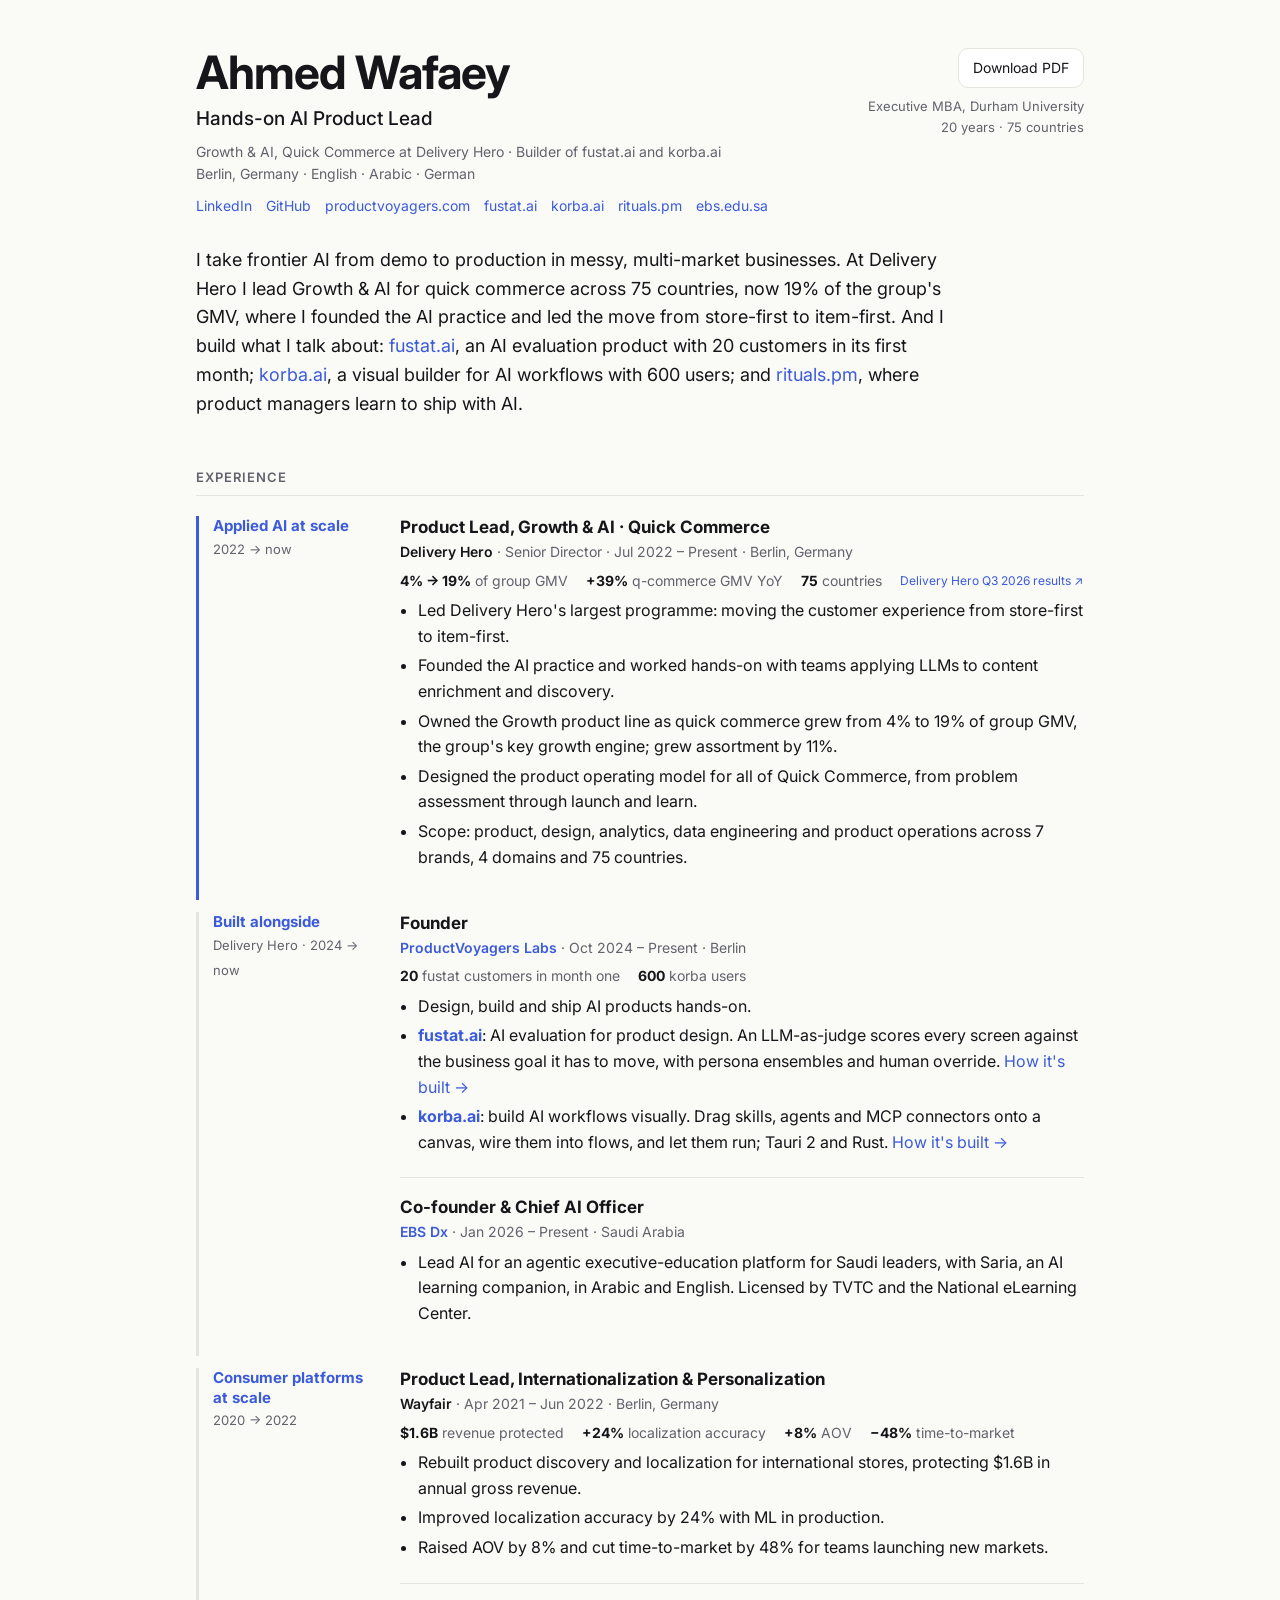
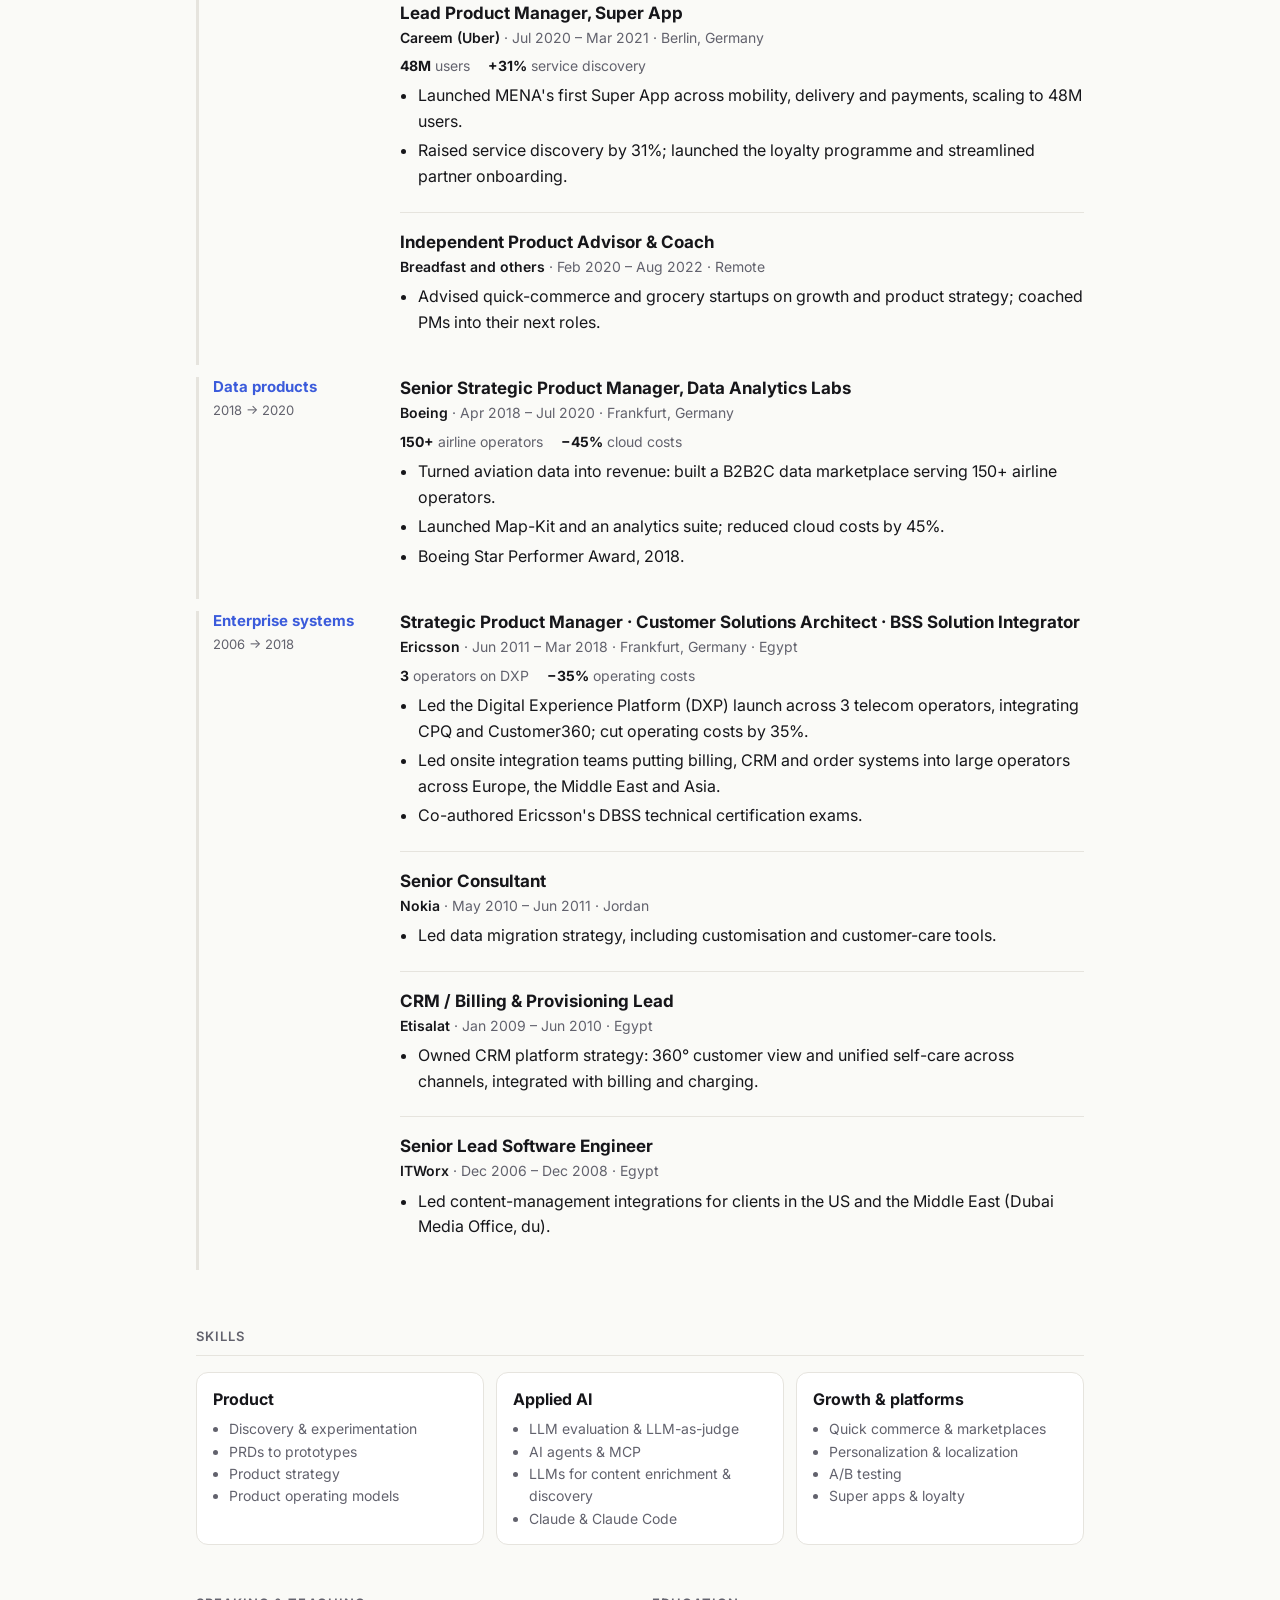
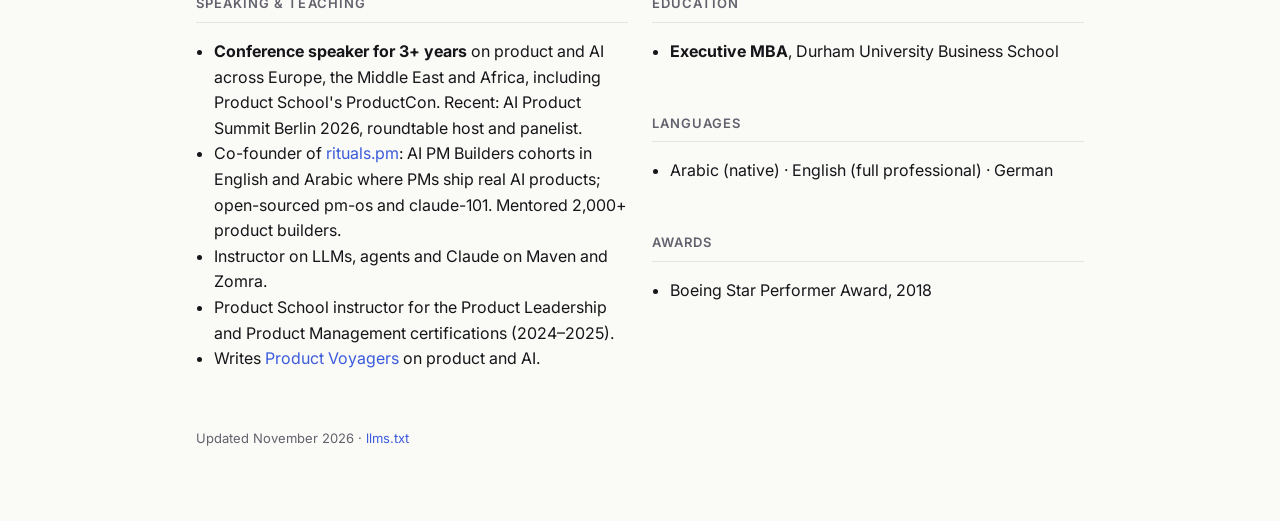
==== commit 5e313fb6: "IC framing: lead with the work; korba as visual AI workflow builder (600 users)" ====
--- a/index.html
+++ b/index.html
@@ -1,7 +1,7 @@
 <!doctype html>
 <html lang="en"><head><meta charset="utf-8"><meta name="viewport" content="width=device-width, initial-scale=1">
 <title>Ahmed Wafaey · CV</title>
-<meta name="description" content="Ahmed Wafaey, applied AI product leader. Senior Director of Product, Growth &amp; AI at Delivery Hero; builder of fustat.ai and korba.ai. 20 years from enterprise systems to applied AI at scale.">
+<meta name="description" content="Ahmed Wafaey, applied AI product leader. Growth &amp; AI product lead at Delivery Hero; builder of fustat.ai and korba.ai. 20 years from enterprise systems to applied AI at scale.">
 <meta property="og:title" content="Ahmed Wafaey · CV"><meta property="og:description" content="Applied AI product leader. I take frontier AI from demo to production in messy, multi-market businesses.">
 <link rel="alternate" type="text/plain" href="llms.txt" title="llms.txt">
 <link rel="preconnect" href="https://fonts.googleapis.com"><link rel="preconnect" href="https://fonts.gstatic.com" crossorigin>
@@ -64,8 +64,8 @@
 <header class="top">
   <div>
     <h1>Ahmed Wafaey</h1>
-    <p class="role">Applied AI Product Leader</p>
-    <div class="meta">Senior Director of Product, Growth &amp; AI at Delivery Hero · Builder of fustat.ai and korba.ai</div>
+    <p class="role">Hands-on AI Product Lead</p>
+    <div class="meta">Growth &amp; AI, Quick Commerce at Delivery Hero · Builder of fustat.ai and korba.ai</div>
     <div class="meta">Berlin, Germany · English · Arabic · German</div>
     <div class="links"><a href="https://www.linkedin.com/in/awafaey">LinkedIn</a><a href="https://github.com/awafaey0">GitHub</a><a href="https://www.productvoyagers.com">productvoyagers.com</a><a href="https://fustat.ai">fustat.ai</a><a href="https://korba.ai">korba.ai</a><a href="https://rituals.pm">rituals.pm</a><a href="https://ebs.edu.sa">ebs.edu.sa</a></div>
   </div>
@@ -74,15 +74,15 @@
     <div class="tags">Executive MBA, Durham University<br>20 years · 75 countries</div>
   </div>
 </header>
-<p class="summary">I take frontier AI from demo to production in messy, multi-market businesses. At Delivery Hero I lead Growth &amp; AI for quick commerce across 75 countries, now 19% of the group's GMV, where I founded the AI practice and led the move from store-first to item-first. And I build what I talk about: <a href="https://fustat.ai">fustat.ai</a>, an AI evaluation product with 20 customers in its first month; <a href="https://korba.ai">korba.ai</a>, an agentic AI browser; and <a href="https://rituals.pm">rituals.pm</a>, where product managers learn to ship with AI.</p>
+<p class="summary">I take frontier AI from demo to production in messy, multi-market businesses. At Delivery Hero I lead Growth &amp; AI for quick commerce across 75 countries, now 19% of the group's GMV, where I founded the AI practice and led the move from store-first to item-first. And I build what I talk about: <a href="https://fustat.ai">fustat.ai</a>, an AI evaluation product with 20 customers in its first month; <a href="https://korba.ai">korba.ai</a>, a visual builder for AI workflows with 600 users; and <a href="https://rituals.pm">rituals.pm</a>, where product managers learn to ship with AI.</p>
 
 
 <h2>Experience</h2>
-<div class="chapter now"><div class="rail"><b>Applied AI at scale</b><span>2022 → now</span></div><div><div class="job"><h3>Senior Director of Product, Growth & AI · Quick Commerce</h3><div class="at"><b>Delivery Hero</b> · Jul 2022 – Present · Berlin, Germany</div><div class="kpi"><span><b>4% → 19%</b> of group GMV</span><span><b>+39%</b> q-commerce GMV YoY</span><span><b>17</b> squads</span><span><b>75</b> countries</span><a href="https://www.deliveryhero.com/newsroom/delivery-hero-hits-one-billion-orders-in-q3-as-growth-accelerates-further-raises-full-year-guidance/">Delivery Hero Q3 2026 results ↗</a></div><ul><li>Lead product, design, analytics, data engineering and product operations for the Growth line of the world's largest quick-commerce business: 7 brands, 4 domains, 17 squads, 75 countries.</li><li>Led the Growth product line as quick commerce grew from 4% to 19% of group GMV, the group's key growth engine; grew assortment by 11%.</li><li>Led Delivery Hero's largest programme: moving the customer experience from store-first to item-first.</li><li>Established the product operating model for all of Quick Commerce, from problem assessment through launch and learn.</li><li>Founded the AI practice and guided teams in applying LLMs to content enrichment and discovery.</li><li>Strengthened the organisation by 24%, adding global product operations, analytics and design.</li></ul></div></div></div><div class="chapter"><div class="rail"><b>Built alongside</b><span>Delivery Hero · 2024 → now</span></div><div><div class="job"><h3>Founder</h3><div class="at"><b><a href="https://www.productvoyagers.com">ProductVoyagers Labs</a></b> · Oct 2024 – Present · Berlin</div><div class="kpi"><span><b>20</b> fustat customers in month one</span></div><ul><li>Design, build and ship AI products hands-on.</li><li><a href="https://fustat.ai"><b>fustat.ai</b></a>: AI evaluation for product design. An LLM-as-judge scores every screen against the business goal it has to move, with persona ensembles and human override. <a href="https://github.com/awafaey0#user-content-fustatai-every-screen-on-trial">How it's built →</a></li><li><a href="https://korba.ai"><b>korba.ai</b></a>: an agentic AI browser where people and agents work on the same page, terminal and document; Tauri 2, Rust and MCP. <a href="https://github.com/awafaey0#user-content-korbaai-the-ai-browser-you-work-in-with-your-agents">How it's built →</a></li></ul></div><div class="job"><h3>Co-founder & Chief AI Officer</h3><div class="at"><b><a href="https://ebs.edu.sa">EBS Dx</a></b> · Jan 2026 – Present · Saudi Arabia</div><ul><li>Lead AI for an agentic executive-education platform for Saudi leaders, with Saria, an AI learning companion, in Arabic and English. Licensed by TVTC and the National eLearning Center.</li></ul></div></div></div><div class="chapter"><div class="rail"><b>Consumer platforms at scale</b><span>2020 → 2022</span></div><div><div class="job"><h3>Product Lead, Internationalization & Personalization</h3><div class="at"><b>Wayfair</b> · Apr 2021 – Jun 2022 · Berlin, Germany</div><div class="kpi"><span><b>$1.6B</b> revenue protected</span><span><b>+24%</b> localization accuracy</span><span><b>+8%</b> AOV</span><span><b>−48%</b> time-to-market</span></div><ul><li>Rebuilt product discovery and localization for international stores, protecting $1.6B in annual gross revenue.</li><li>Improved localization accuracy by 24% with ML in production.</li><li>Raised AOV by 8% and cut time-to-market by 48% for teams launching new markets.</li></ul></div><div class="job"><h3>Lead Product Manager, Super App</h3><div class="at"><b>Careem (Uber)</b> · Jul 2020 – Mar 2021 · Berlin, Germany</div><div class="kpi"><span><b>48M</b> users</span><span><b>+31%</b> service discovery</span></div><ul><li>Launched MENA's first Super App across mobility, delivery and payments, scaling to 48M users.</li><li>Raised service discovery by 31%; launched the loyalty programme and streamlined partner onboarding.</li></ul></div><div class="job"><h3>Independent Product Advisor & Coach</h3><div class="at"><b>Breadfast and others</b> · Feb 2020 – Aug 2022 · Remote</div><ul><li>Advised quick-commerce and grocery startups on growth and product strategy; coached PMs into their next roles.</li></ul></div></div></div><div class="chapter"><div class="rail"><b>Data products</b><span>2018 → 2020</span></div><div><div class="job"><h3>Senior Strategic Product Manager, Data Analytics Labs</h3><div class="at"><b>Boeing</b> · Apr 2018 – Jul 2020 · Frankfurt, Germany</div><div class="kpi"><span><b>150+</b> airline operators</span><span><b>−45%</b> cloud costs</span></div><ul><li>Turned aviation data into revenue: built a B2B2C data marketplace serving 150+ airline operators.</li><li>Launched Map-Kit and an analytics suite; reduced cloud costs by 45%.</li><li>Boeing Star Performer Award, 2018.</li></ul></div></div></div><div class="chapter"><div class="rail"><b>Enterprise systems</b><span>2006 → 2018</span></div><div><div class="job"><h3>Strategic Product Manager · Customer Solutions Architect · BSS Solution Integrator</h3><div class="at"><b>Ericsson</b> · Jun 2011 – Mar 2018 · Frankfurt, Germany · Egypt</div><div class="kpi"><span><b>3</b> operators on DXP</span><span><b>−35%</b> operating costs</span></div><ul><li>Led the Digital Experience Platform (DXP) launch across 3 telecom operators, integrating CPQ and Customer360; cut operating costs by 35%.</li><li>Led onsite integration teams putting billing, CRM and order systems into large operators across Europe, the Middle East and Asia.</li><li>Co-authored Ericsson's DBSS technical certification exams.</li></ul></div><div class="job"><h3>Senior Consultant</h3><div class="at"><b>Nokia</b> · May 2010 – Jun 2011 · Jordan</div><ul><li>Led data migration strategy, including customisation and customer-care tools.</li></ul></div><div class="job"><h3>CRM / Billing & Provisioning Lead</h3><div class="at"><b>Etisalat</b> · Jan 2009 – Jun 2010 · Egypt</div><ul><li>Owned CRM platform strategy: 360° customer view and unified self-care across channels, integrated with billing and charging.</li></ul></div><div class="job"><h3>Senior Lead Software Engineer</h3><div class="at"><b>ITWorx</b> · Dec 2006 – Dec 2008 · Egypt</div><ul><li>Led content-management integrations for clients in the US and the Middle East (Dubai Media Office, du).</li></ul></div></div></div>
+<div class="chapter now"><div class="rail"><b>Applied AI at scale</b><span>2022 → now</span></div><div><div class="job"><h3>Product Lead, Growth & AI · Quick Commerce</h3><div class="at"><b>Delivery Hero</b> · Senior Director · Jul 2022 – Present · Berlin, Germany</div><div class="kpi"><span><b>4% → 19%</b> of group GMV</span><span><b>+39%</b> q-commerce GMV YoY</span><span><b>75</b> countries</span><a href="https://www.deliveryhero.com/newsroom/delivery-hero-hits-one-billion-orders-in-q3-as-growth-accelerates-further-raises-full-year-guidance/">Delivery Hero Q3 2026 results ↗</a></div><ul><li>Led Delivery Hero's largest programme: moving the customer experience from store-first to item-first.</li><li>Founded the AI practice and worked hands-on with teams applying LLMs to content enrichment and discovery.</li><li>Owned the Growth product line as quick commerce grew from 4% to 19% of group GMV, the group's key growth engine; grew assortment by 11%.</li><li>Designed the product operating model for all of Quick Commerce, from problem assessment through launch and learn.</li><li>Scope: product, design, analytics, data engineering and product operations across 7 brands, 4 domains and 75 countries.</li></ul></div></div></div><div class="chapter"><div class="rail"><b>Built alongside</b><span>Delivery Hero · 2024 → now</span></div><div><div class="job"><h3>Founder</h3><div class="at"><b><a href="https://www.productvoyagers.com">ProductVoyagers Labs</a></b> · Oct 2024 – Present · Berlin</div><div class="kpi"><span><b>20</b> fustat customers in month one</span><span><b>600</b> korba users</span></div><ul><li>Design, build and ship AI products hands-on.</li><li><a href="https://fustat.ai"><b>fustat.ai</b></a>: AI evaluation for product design. An LLM-as-judge scores every screen against the business goal it has to move, with persona ensembles and human override. <a href="https://github.com/awafaey0#user-content-fustatai-every-screen-on-trial">How it's built →</a></li><li><a href="https://korba.ai"><b>korba.ai</b></a>: build AI workflows visually. Drag skills, agents and MCP connectors onto a canvas, wire them into flows, and let them run; Tauri 2 and Rust. <a href="https://github.com/awafaey0#user-content-korbaai-the-ai-browser-you-work-in-with-your-agents">How it's built →</a></li></ul></div><div class="job"><h3>Co-founder & Chief AI Officer</h3><div class="at"><b><a href="https://ebs.edu.sa">EBS Dx</a></b> · Jan 2026 – Present · Saudi Arabia</div><ul><li>Lead AI for an agentic executive-education platform for Saudi leaders, with Saria, an AI learning companion, in Arabic and English. Licensed by TVTC and the National eLearning Center.</li></ul></div></div></div><div class="chapter"><div class="rail"><b>Consumer platforms at scale</b><span>2020 → 2022</span></div><div><div class="job"><h3>Product Lead, Internationalization & Personalization</h3><div class="at"><b>Wayfair</b> · Apr 2021 – Jun 2022 · Berlin, Germany</div><div class="kpi"><span><b>$1.6B</b> revenue protected</span><span><b>+24%</b> localization accuracy</span><span><b>+8%</b> AOV</span><span><b>−48%</b> time-to-market</span></div><ul><li>Rebuilt product discovery and localization for international stores, protecting $1.6B in annual gross revenue.</li><li>Improved localization accuracy by 24% with ML in production.</li><li>Raised AOV by 8% and cut time-to-market by 48% for teams launching new markets.</li></ul></div><div class="job"><h3>Lead Product Manager, Super App</h3><div class="at"><b>Careem (Uber)</b> · Jul 2020 – Mar 2021 · Berlin, Germany</div><div class="kpi"><span><b>48M</b> users</span><span><b>+31%</b> service discovery</span></div><ul><li>Launched MENA's first Super App across mobility, delivery and payments, scaling to 48M users.</li><li>Raised service discovery by 31%; launched the loyalty programme and streamlined partner onboarding.</li></ul></div><div class="job"><h3>Independent Product Advisor & Coach</h3><div class="at"><b>Breadfast and others</b> · Feb 2020 – Aug 2022 · Remote</div><ul><li>Advised quick-commerce and grocery startups on growth and product strategy; coached PMs into their next roles.</li></ul></div></div></div><div class="chapter"><div class="rail"><b>Data products</b><span>2018 → 2020</span></div><div><div class="job"><h3>Senior Strategic Product Manager, Data Analytics Labs</h3><div class="at"><b>Boeing</b> · Apr 2018 – Jul 2020 · Frankfurt, Germany</div><div class="kpi"><span><b>150+</b> airline operators</span><span><b>−45%</b> cloud costs</span></div><ul><li>Turned aviation data into revenue: built a B2B2C data marketplace serving 150+ airline operators.</li><li>Launched Map-Kit and an analytics suite; reduced cloud costs by 45%.</li><li>Boeing Star Performer Award, 2018.</li></ul></div></div></div><div class="chapter"><div class="rail"><b>Enterprise systems</b><span>2006 → 2018</span></div><div><div class="job"><h3>Strategic Product Manager · Customer Solutions Architect · BSS Solution Integrator</h3><div class="at"><b>Ericsson</b> · Jun 2011 – Mar 2018 · Frankfurt, Germany · Egypt</div><div class="kpi"><span><b>3</b> operators on DXP</span><span><b>−35%</b> operating costs</span></div><ul><li>Led the Digital Experience Platform (DXP) launch across 3 telecom operators, integrating CPQ and Customer360; cut operating costs by 35%.</li><li>Led onsite integration teams putting billing, CRM and order systems into large operators across Europe, the Middle East and Asia.</li><li>Co-authored Ericsson's DBSS technical certification exams.</li></ul></div><div class="job"><h3>Senior Consultant</h3><div class="at"><b>Nokia</b> · May 2010 – Jun 2011 · Jordan</div><ul><li>Led data migration strategy, including customisation and customer-care tools.</li></ul></div><div class="job"><h3>CRM / Billing & Provisioning Lead</h3><div class="at"><b>Etisalat</b> · Jan 2009 – Jun 2010 · Egypt</div><ul><li>Owned CRM platform strategy: 360° customer view and unified self-care across channels, integrated with billing and charging.</li></ul></div><div class="job"><h3>Senior Lead Software Engineer</h3><div class="at"><b>ITWorx</b> · Dec 2006 – Dec 2008 · Egypt</div><ul><li>Led content-management integrations for clients in the US and the Middle East (Dubai Media Office, du).</li></ul></div></div></div>
 
 
 <h2>Skills</h2>
-<div class="skills"><div><b>Product leadership</b><ul><li>Product vision & strategy</li><li>Product operating models</li><li>Org building (17 squads)</li><li>Discovery & experimentation</li></ul></div><div><b>Applied AI</b><ul><li>LLM evaluation & LLM-as-judge</li><li>AI agents & MCP</li><li>LLMs for content enrichment & discovery</li><li>Claude & Claude Code</li></ul></div><div><b>Growth & platforms</b><ul><li>Quick commerce & marketplaces</li><li>Personalization & localization</li><li>A/B testing</li><li>Super apps & loyalty</li></ul></div></div>
+<div class="skills"><div><b>Product</b><ul><li>Discovery & experimentation</li><li>PRDs to prototypes</li><li>Product strategy</li><li>Product operating models</li></ul></div><div><b>Applied AI</b><ul><li>LLM evaluation & LLM-as-judge</li><li>AI agents & MCP</li><li>LLMs for content enrichment & discovery</li><li>Claude & Claude Code</li></ul></div><div><b>Growth & platforms</b><ul><li>Quick commerce & marketplaces</li><li>Personalization & localization</li><li>A/B testing</li><li>Super apps & loyalty</li></ul></div></div>
 
 <div class="two">
   <div><h2>Speaking &amp; teaching</h2><ul class="plain"><li><b>Conference speaker for 3+ years</b> on product and AI across Europe, the Middle East and Africa, including Product School's ProductCon. Recent: AI Product Summit Berlin 2026, roundtable host and panelist.</li><li>Co-founder of <a href="https://rituals.pm">rituals.pm</a>: AI PM Builders cohorts in English and Arabic where PMs ship real AI products; open-sourced pm-os and claude-101. Mentored 2,000+ product builders.</li><li>Instructor on LLMs, agents and Claude on Maven and Zomra.</li><li>Product School instructor for the Product Leadership and Product Management certifications (2024–2025).</li><li>Writes <a href="https://www.productvoyagers.com">Product Voyagers</a> on product and AI.</li></ul></div>
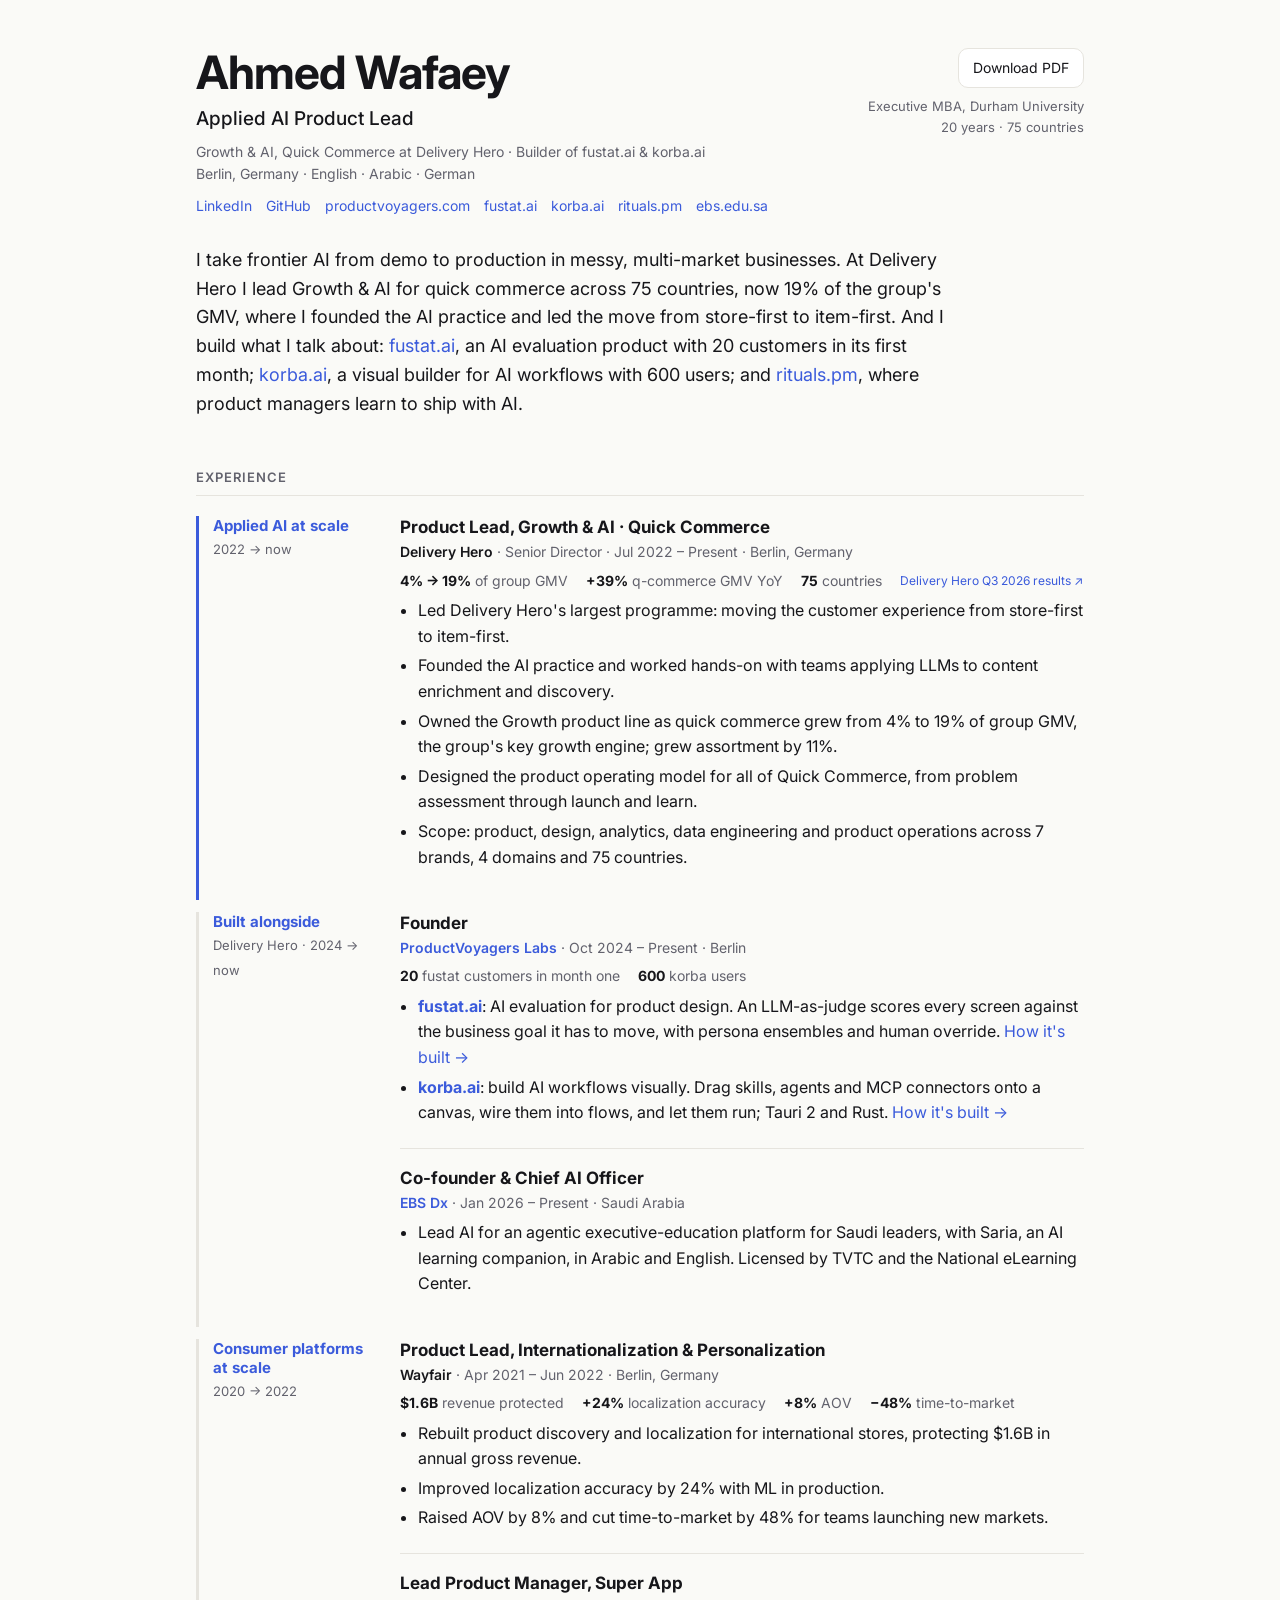
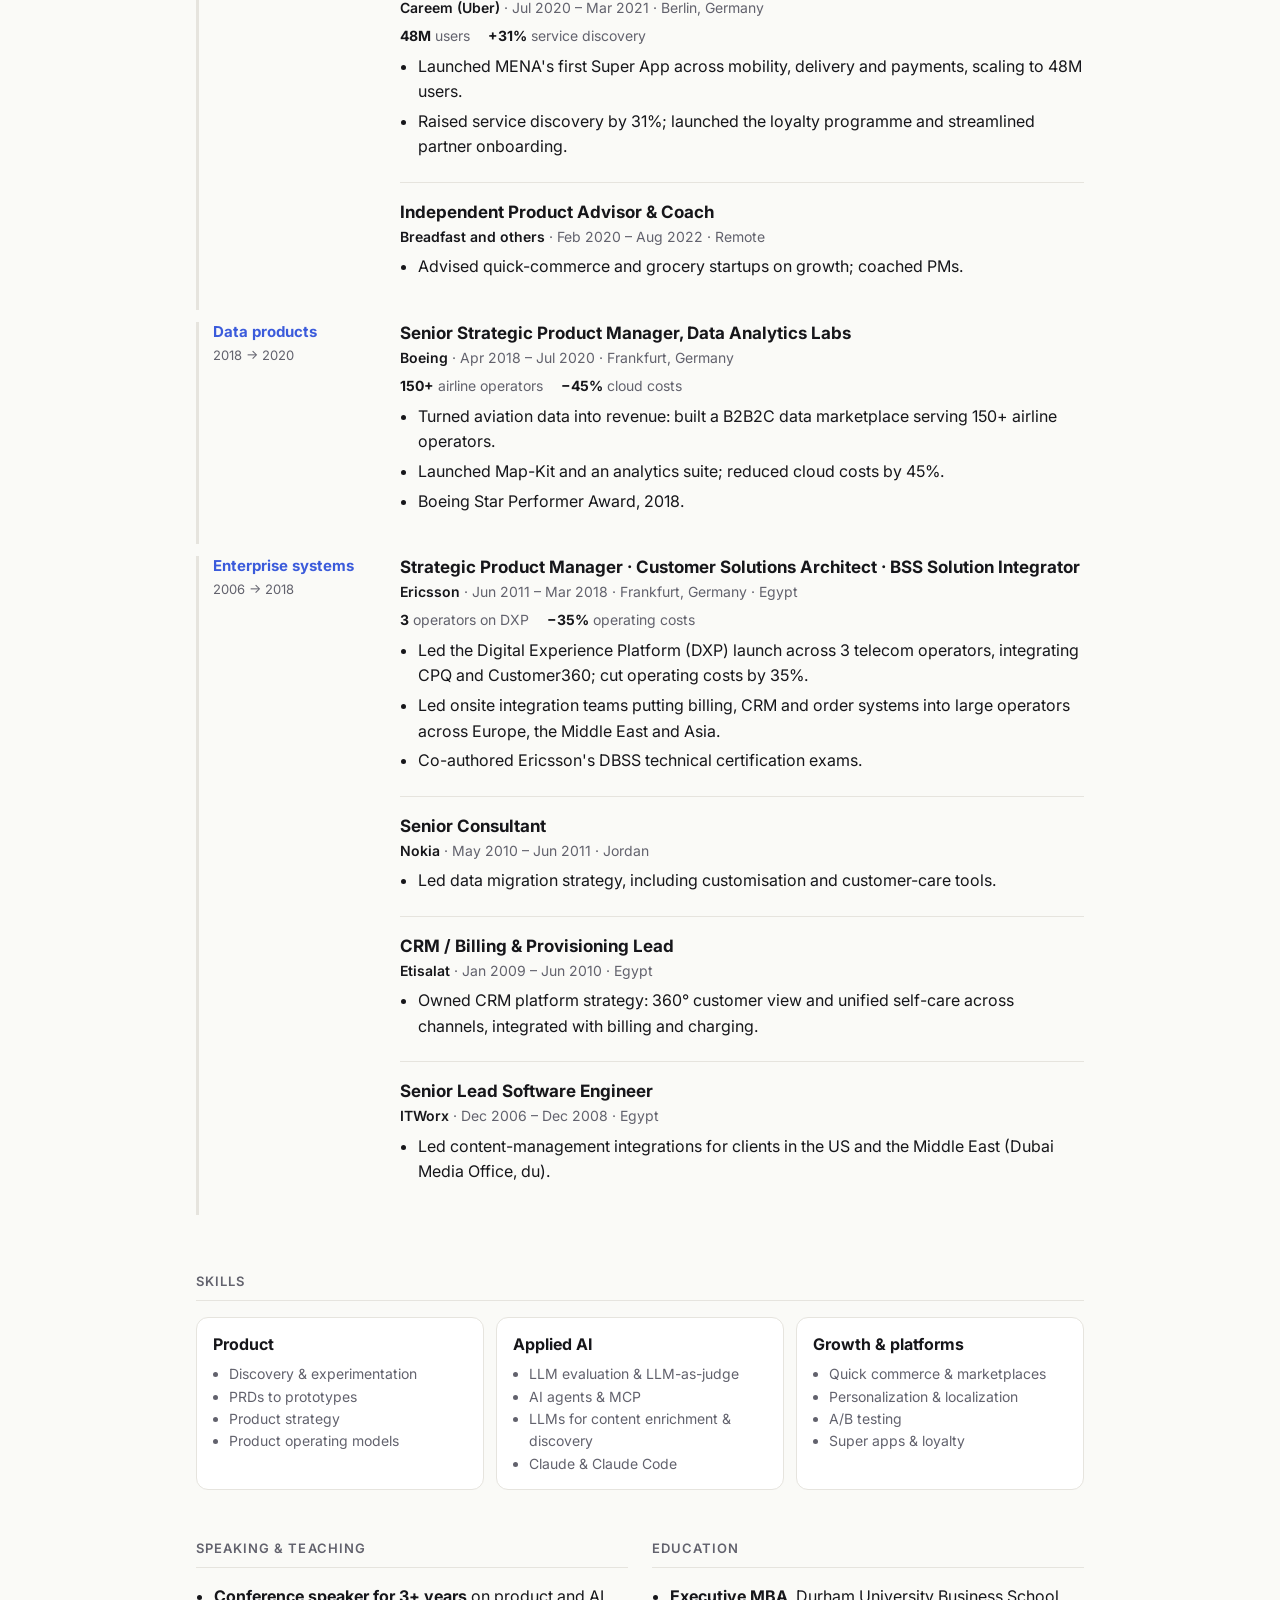
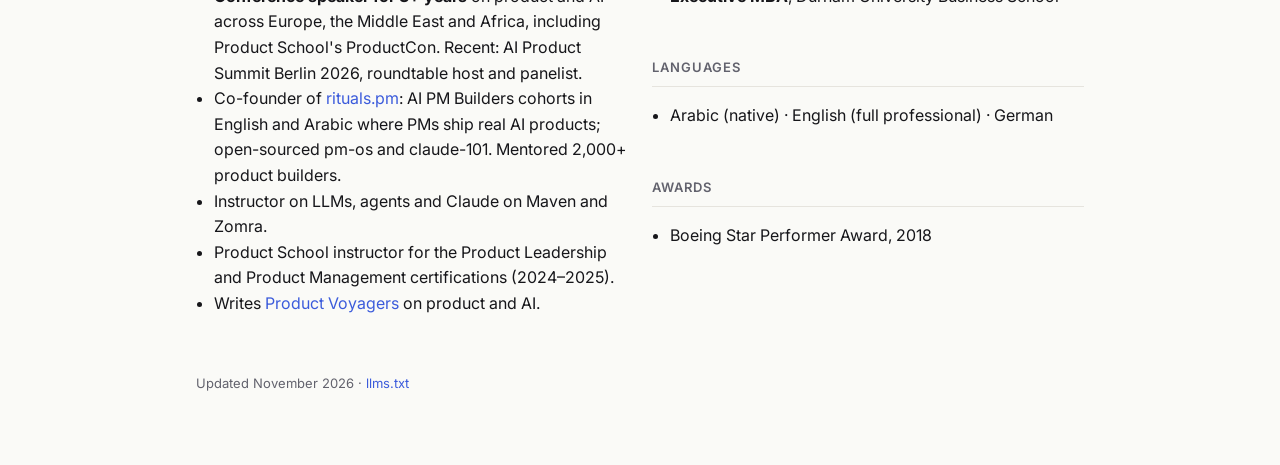
==== commit d1113838: "Applied AI Product Lead; designed PDF behind Download; tighter print" ====
--- a/index.html
+++ b/index.html
@@ -19,7 +19,7 @@
 .meta{color:var(--muted);font-size:14px}
 .links{display:flex;gap:14px;flex-wrap:wrap;margin-top:10px;font-size:14px}
 .side{display:flex;flex-direction:column;gap:8px;align-items:flex-end}
-.btn{border:1px solid var(--line);background:var(--card);color:var(--ink);border-radius:10px;padding:8px 14px;font:inherit;font-size:14px;cursor:pointer}
+.btn{display:inline-block;text-decoration:none!important;border:1px solid var(--line);background:var(--card);color:var(--ink);border-radius:10px;padding:8px 14px;font:inherit;font-size:14px;cursor:pointer}
 .tags{font-size:13px;color:var(--muted);text-align:right}
 .summary{font-size:18px;max-width:760px;margin:28px 0 0}
 h2{font-size:13px;letter-spacing:.08em;text-transform:uppercase;color:var(--muted);font-weight:600;margin:48px 0 16px;padding-bottom:8px;border-bottom:1px solid var(--line)}
@@ -48,15 +48,21 @@
 @media (max-width:700px){.skills{grid-template-columns:1fr 1fr}.chapter{grid-template-columns:1fr;gap:10px}.two{grid-template-columns:1fr}.side{align-items:flex-start}.tags{text-align:left}}
 @media (max-width:420px){.skills{grid-template-columns:1fr}}
 @media print{
-  :root{--bg:#fff;--card:#fff;--ink:#000;--muted:#444;--line:#ccc;--accent:#1a3fbf}
-  @page{size:A4;margin:14mm}
-  body{font-size:11.5px;line-height:1.45}
+  :root{--bg:#fff;--card:#fff;--ink:#000;--muted:#444;--line:#ddd;--accent:#1a3fbf}
+  @page{size:A4;margin:12mm 13mm}
+  body{font-size:9.4px;line-height:1.38}
   .wrap{padding:0;max-width:none}
-  .btn,footer{display:none}
-  h1{font-size:30px} .summary{font-size:13px;margin-top:12px}
-  h2{margin:18px 0 8px}
-  .job,.skills div{break-inside:avoid}
-  .chapter{grid-template-columns:130px 1fr}
+  .btn,footer,.tags{display:none}
+  h1{font-size:24px;margin:0} .role{font-size:13px;margin:2px 0} .meta,.links{font-size:9.5px} .links{margin-top:4px;gap:10px}
+  .summary{font-size:10px;margin-top:8px}
+  h2{margin:12px 0 6px;padding-bottom:3px;font-size:9px}
+  .chapter{grid-template-columns:105px 1fr;gap:14px;padding:0}
+  .rail{padding-left:8px} .rail b{font-size:10px}
+  .job{padding-bottom:6px;margin-bottom:6px;break-inside:avoid}
+  .job h3{font-size:11px} .job .at,.kpi{font-size:9.5px;margin:1px 0}
+  .job ul{margin-top:2px} .job li{margin-bottom:1px}
+  .skills{gap:8px} .skills div{padding:6px 8px;break-inside:avoid} .skills ul{font-size:9.4px}
+  .two{gap:14px}
   a{color:var(--ink)}
 }
 </style></head>
@@ -64,13 +70,13 @@
 <header class="top">
   <div>
     <h1>Ahmed Wafaey</h1>
-    <p class="role">Hands-on AI Product Lead</p>
-    <div class="meta">Growth &amp; AI, Quick Commerce at Delivery Hero · Builder of fustat.ai and korba.ai</div>
+    <p class="role">Applied AI Product Lead</p>
+    <div class="meta">Growth &amp; AI, Quick Commerce at Delivery Hero · Builder of fustat.ai &amp; korba.ai</div>
     <div class="meta">Berlin, Germany · English · Arabic · German</div>
     <div class="links"><a href="https://www.linkedin.com/in/awafaey">LinkedIn</a><a href="https://github.com/awafaey0">GitHub</a><a href="https://www.productvoyagers.com">productvoyagers.com</a><a href="https://fustat.ai">fustat.ai</a><a href="https://korba.ai">korba.ai</a><a href="https://rituals.pm">rituals.pm</a><a href="https://ebs.edu.sa">ebs.edu.sa</a></div>
   </div>
   <div class="side">
-    <button class="btn" type="button" onclick="window.print()">Download PDF</button>
+    <a class="btn" href="Ahmed_Wafaey_CV.pdf" download>Download PDF</a>
     <div class="tags">Executive MBA, Durham University<br>20 years · 75 countries</div>
   </div>
 </header>
@@ -78,7 +84,7 @@
 
 
 <h2>Experience</h2>
-<div class="chapter now"><div class="rail"><b>Applied AI at scale</b><span>2022 → now</span></div><div><div class="job"><h3>Product Lead, Growth & AI · Quick Commerce</h3><div class="at"><b>Delivery Hero</b> · Senior Director · Jul 2022 – Present · Berlin, Germany</div><div class="kpi"><span><b>4% → 19%</b> of group GMV</span><span><b>+39%</b> q-commerce GMV YoY</span><span><b>75</b> countries</span><a href="https://www.deliveryhero.com/newsroom/delivery-hero-hits-one-billion-orders-in-q3-as-growth-accelerates-further-raises-full-year-guidance/">Delivery Hero Q3 2026 results ↗</a></div><ul><li>Led Delivery Hero's largest programme: moving the customer experience from store-first to item-first.</li><li>Founded the AI practice and worked hands-on with teams applying LLMs to content enrichment and discovery.</li><li>Owned the Growth product line as quick commerce grew from 4% to 19% of group GMV, the group's key growth engine; grew assortment by 11%.</li><li>Designed the product operating model for all of Quick Commerce, from problem assessment through launch and learn.</li><li>Scope: product, design, analytics, data engineering and product operations across 7 brands, 4 domains and 75 countries.</li></ul></div></div></div><div class="chapter"><div class="rail"><b>Built alongside</b><span>Delivery Hero · 2024 → now</span></div><div><div class="job"><h3>Founder</h3><div class="at"><b><a href="https://www.productvoyagers.com">ProductVoyagers Labs</a></b> · Oct 2024 – Present · Berlin</div><div class="kpi"><span><b>20</b> fustat customers in month one</span><span><b>600</b> korba users</span></div><ul><li>Design, build and ship AI products hands-on.</li><li><a href="https://fustat.ai"><b>fustat.ai</b></a>: AI evaluation for product design. An LLM-as-judge scores every screen against the business goal it has to move, with persona ensembles and human override. <a href="https://github.com/awafaey0#user-content-fustatai-every-screen-on-trial">How it's built →</a></li><li><a href="https://korba.ai"><b>korba.ai</b></a>: build AI workflows visually. Drag skills, agents and MCP connectors onto a canvas, wire them into flows, and let them run; Tauri 2 and Rust. <a href="https://github.com/awafaey0#user-content-korbaai-the-ai-browser-you-work-in-with-your-agents">How it's built →</a></li></ul></div><div class="job"><h3>Co-founder & Chief AI Officer</h3><div class="at"><b><a href="https://ebs.edu.sa">EBS Dx</a></b> · Jan 2026 – Present · Saudi Arabia</div><ul><li>Lead AI for an agentic executive-education platform for Saudi leaders, with Saria, an AI learning companion, in Arabic and English. Licensed by TVTC and the National eLearning Center.</li></ul></div></div></div><div class="chapter"><div class="rail"><b>Consumer platforms at scale</b><span>2020 → 2022</span></div><div><div class="job"><h3>Product Lead, Internationalization & Personalization</h3><div class="at"><b>Wayfair</b> · Apr 2021 – Jun 2022 · Berlin, Germany</div><div class="kpi"><span><b>$1.6B</b> revenue protected</span><span><b>+24%</b> localization accuracy</span><span><b>+8%</b> AOV</span><span><b>−48%</b> time-to-market</span></div><ul><li>Rebuilt product discovery and localization for international stores, protecting $1.6B in annual gross revenue.</li><li>Improved localization accuracy by 24% with ML in production.</li><li>Raised AOV by 8% and cut time-to-market by 48% for teams launching new markets.</li></ul></div><div class="job"><h3>Lead Product Manager, Super App</h3><div class="at"><b>Careem (Uber)</b> · Jul 2020 – Mar 2021 · Berlin, Germany</div><div class="kpi"><span><b>48M</b> users</span><span><b>+31%</b> service discovery</span></div><ul><li>Launched MENA's first Super App across mobility, delivery and payments, scaling to 48M users.</li><li>Raised service discovery by 31%; launched the loyalty programme and streamlined partner onboarding.</li></ul></div><div class="job"><h3>Independent Product Advisor & Coach</h3><div class="at"><b>Breadfast and others</b> · Feb 2020 – Aug 2022 · Remote</div><ul><li>Advised quick-commerce and grocery startups on growth and product strategy; coached PMs into their next roles.</li></ul></div></div></div><div class="chapter"><div class="rail"><b>Data products</b><span>2018 → 2020</span></div><div><div class="job"><h3>Senior Strategic Product Manager, Data Analytics Labs</h3><div class="at"><b>Boeing</b> · Apr 2018 – Jul 2020 · Frankfurt, Germany</div><div class="kpi"><span><b>150+</b> airline operators</span><span><b>−45%</b> cloud costs</span></div><ul><li>Turned aviation data into revenue: built a B2B2C data marketplace serving 150+ airline operators.</li><li>Launched Map-Kit and an analytics suite; reduced cloud costs by 45%.</li><li>Boeing Star Performer Award, 2018.</li></ul></div></div></div><div class="chapter"><div class="rail"><b>Enterprise systems</b><span>2006 → 2018</span></div><div><div class="job"><h3>Strategic Product Manager · Customer Solutions Architect · BSS Solution Integrator</h3><div class="at"><b>Ericsson</b> · Jun 2011 – Mar 2018 · Frankfurt, Germany · Egypt</div><div class="kpi"><span><b>3</b> operators on DXP</span><span><b>−35%</b> operating costs</span></div><ul><li>Led the Digital Experience Platform (DXP) launch across 3 telecom operators, integrating CPQ and Customer360; cut operating costs by 35%.</li><li>Led onsite integration teams putting billing, CRM and order systems into large operators across Europe, the Middle East and Asia.</li><li>Co-authored Ericsson's DBSS technical certification exams.</li></ul></div><div class="job"><h3>Senior Consultant</h3><div class="at"><b>Nokia</b> · May 2010 – Jun 2011 · Jordan</div><ul><li>Led data migration strategy, including customisation and customer-care tools.</li></ul></div><div class="job"><h3>CRM / Billing & Provisioning Lead</h3><div class="at"><b>Etisalat</b> · Jan 2009 – Jun 2010 · Egypt</div><ul><li>Owned CRM platform strategy: 360° customer view and unified self-care across channels, integrated with billing and charging.</li></ul></div><div class="job"><h3>Senior Lead Software Engineer</h3><div class="at"><b>ITWorx</b> · Dec 2006 – Dec 2008 · Egypt</div><ul><li>Led content-management integrations for clients in the US and the Middle East (Dubai Media Office, du).</li></ul></div></div></div>
+<div class="chapter now"><div class="rail"><b>Applied AI at scale</b><span>2022 → now</span></div><div><div class="job"><h3>Product Lead, Growth & AI · Quick Commerce</h3><div class="at"><b>Delivery Hero</b> · Senior Director · Jul 2022 – Present · Berlin, Germany</div><div class="kpi"><span><b>4% → 19%</b> of group GMV</span><span><b>+39%</b> q-commerce GMV YoY</span><span><b>75</b> countries</span><a href="https://www.deliveryhero.com/newsroom/delivery-hero-hits-one-billion-orders-in-q3-as-growth-accelerates-further-raises-full-year-guidance/">Delivery Hero Q3 2026 results ↗</a></div><ul><li>Led Delivery Hero's largest programme: moving the customer experience from store-first to item-first.</li><li>Founded the AI practice and worked hands-on with teams applying LLMs to content enrichment and discovery.</li><li>Owned the Growth product line as quick commerce grew from 4% to 19% of group GMV, the group's key growth engine; grew assortment by 11%.</li><li>Designed the product operating model for all of Quick Commerce, from problem assessment through launch and learn.</li><li>Scope: product, design, analytics, data engineering and product operations across 7 brands, 4 domains and 75 countries.</li></ul></div></div></div><div class="chapter"><div class="rail"><b>Built alongside</b><span>Delivery Hero · 2024 → now</span></div><div><div class="job"><h3>Founder</h3><div class="at"><b><a href="https://www.productvoyagers.com">ProductVoyagers Labs</a></b> · Oct 2024 – Present · Berlin</div><div class="kpi"><span><b>20</b> fustat customers in month one</span><span><b>600</b> korba users</span></div><ul><li><a href="https://fustat.ai"><b>fustat.ai</b></a>: AI evaluation for product design. An LLM-as-judge scores every screen against the business goal it has to move, with persona ensembles and human override. <a class="how" href="https://github.com/awafaey0#user-content-fustatai-every-screen-on-trial">How it's built →</a></li><li><a href="https://korba.ai"><b>korba.ai</b></a>: build AI workflows visually. Drag skills, agents and MCP connectors onto a canvas, wire them into flows, and let them run; Tauri 2 and Rust. <a class="how" href="https://github.com/awafaey0#user-content-korbaai-the-ai-browser-you-work-in-with-your-agents">How it's built →</a></li></ul></div><div class="job"><h3>Co-founder & Chief AI Officer</h3><div class="at"><b><a href="https://ebs.edu.sa">EBS Dx</a></b> · Jan 2026 – Present · Saudi Arabia</div><ul><li>Lead AI for an agentic executive-education platform for Saudi leaders, with Saria, an AI learning companion, in Arabic and English. Licensed by TVTC and the National eLearning Center.</li></ul></div></div></div><div class="chapter"><div class="rail"><b>Consumer platforms at scale</b><span>2020 → 2022</span></div><div><div class="job"><h3>Product Lead, Internationalization & Personalization</h3><div class="at"><b>Wayfair</b> · Apr 2021 – Jun 2022 · Berlin, Germany</div><div class="kpi"><span><b>$1.6B</b> revenue protected</span><span><b>+24%</b> localization accuracy</span><span><b>+8%</b> AOV</span><span><b>−48%</b> time-to-market</span></div><ul><li>Rebuilt product discovery and localization for international stores, protecting $1.6B in annual gross revenue.</li><li>Improved localization accuracy by 24% with ML in production.</li><li>Raised AOV by 8% and cut time-to-market by 48% for teams launching new markets.</li></ul></div><div class="job"><h3>Lead Product Manager, Super App</h3><div class="at"><b>Careem (Uber)</b> · Jul 2020 – Mar 2021 · Berlin, Germany</div><div class="kpi"><span><b>48M</b> users</span><span><b>+31%</b> service discovery</span></div><ul><li>Launched MENA's first Super App across mobility, delivery and payments, scaling to 48M users.</li><li>Raised service discovery by 31%; launched the loyalty programme and streamlined partner onboarding.</li></ul></div><div class="job"><h3>Independent Product Advisor & Coach</h3><div class="at"><b>Breadfast and others</b> · Feb 2020 – Aug 2022 · Remote</div><ul><li>Advised quick-commerce and grocery startups on growth; coached PMs.</li></ul></div></div></div><div class="chapter"><div class="rail"><b>Data products</b><span>2018 → 2020</span></div><div><div class="job"><h3>Senior Strategic Product Manager, Data Analytics Labs</h3><div class="at"><b>Boeing</b> · Apr 2018 – Jul 2020 · Frankfurt, Germany</div><div class="kpi"><span><b>150+</b> airline operators</span><span><b>−45%</b> cloud costs</span></div><ul><li>Turned aviation data into revenue: built a B2B2C data marketplace serving 150+ airline operators.</li><li>Launched Map-Kit and an analytics suite; reduced cloud costs by 45%.</li><li>Boeing Star Performer Award, 2018.</li></ul></div></div></div><div class="chapter"><div class="rail"><b>Enterprise systems</b><span>2006 → 2018</span></div><div><div class="job"><h3>Strategic Product Manager · Customer Solutions Architect · BSS Solution Integrator</h3><div class="at"><b>Ericsson</b> · Jun 2011 – Mar 2018 · Frankfurt, Germany · Egypt</div><div class="kpi"><span><b>3</b> operators on DXP</span><span><b>−35%</b> operating costs</span></div><ul><li>Led the Digital Experience Platform (DXP) launch across 3 telecom operators, integrating CPQ and Customer360; cut operating costs by 35%.</li><li>Led onsite integration teams putting billing, CRM and order systems into large operators across Europe, the Middle East and Asia.</li><li>Co-authored Ericsson's DBSS technical certification exams.</li></ul></div><div class="job"><h3>Senior Consultant</h3><div class="at"><b>Nokia</b> · May 2010 – Jun 2011 · Jordan</div><ul><li>Led data migration strategy, including customisation and customer-care tools.</li></ul></div><div class="job"><h3>CRM / Billing & Provisioning Lead</h3><div class="at"><b>Etisalat</b> · Jan 2009 – Jun 2010 · Egypt</div><ul><li>Owned CRM platform strategy: 360° customer view and unified self-care across channels, integrated with billing and charging.</li></ul></div><div class="job"><h3>Senior Lead Software Engineer</h3><div class="at"><b>ITWorx</b> · Dec 2006 – Dec 2008 · Egypt</div><ul><li>Led content-management integrations for clients in the US and the Middle East (Dubai Media Office, du).</li></ul></div></div></div>
 
 
 <h2>Skills</h2>
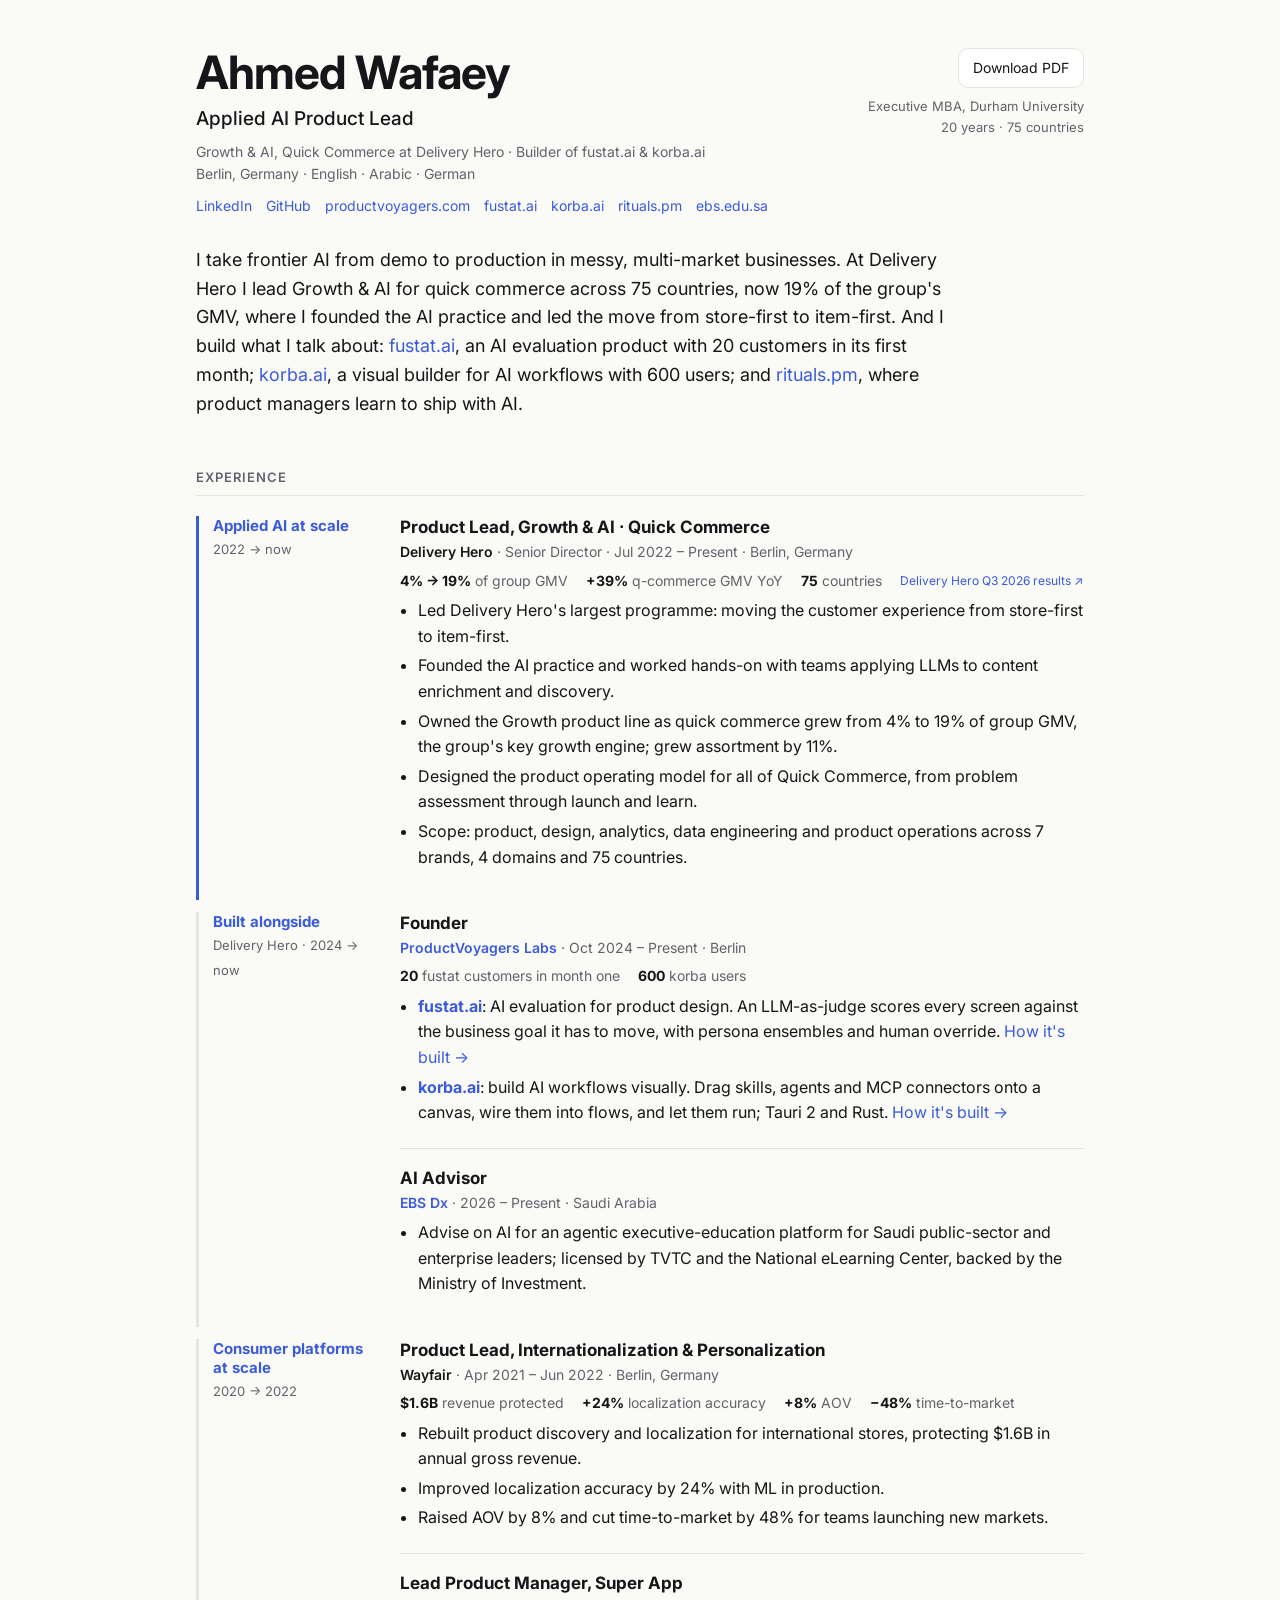
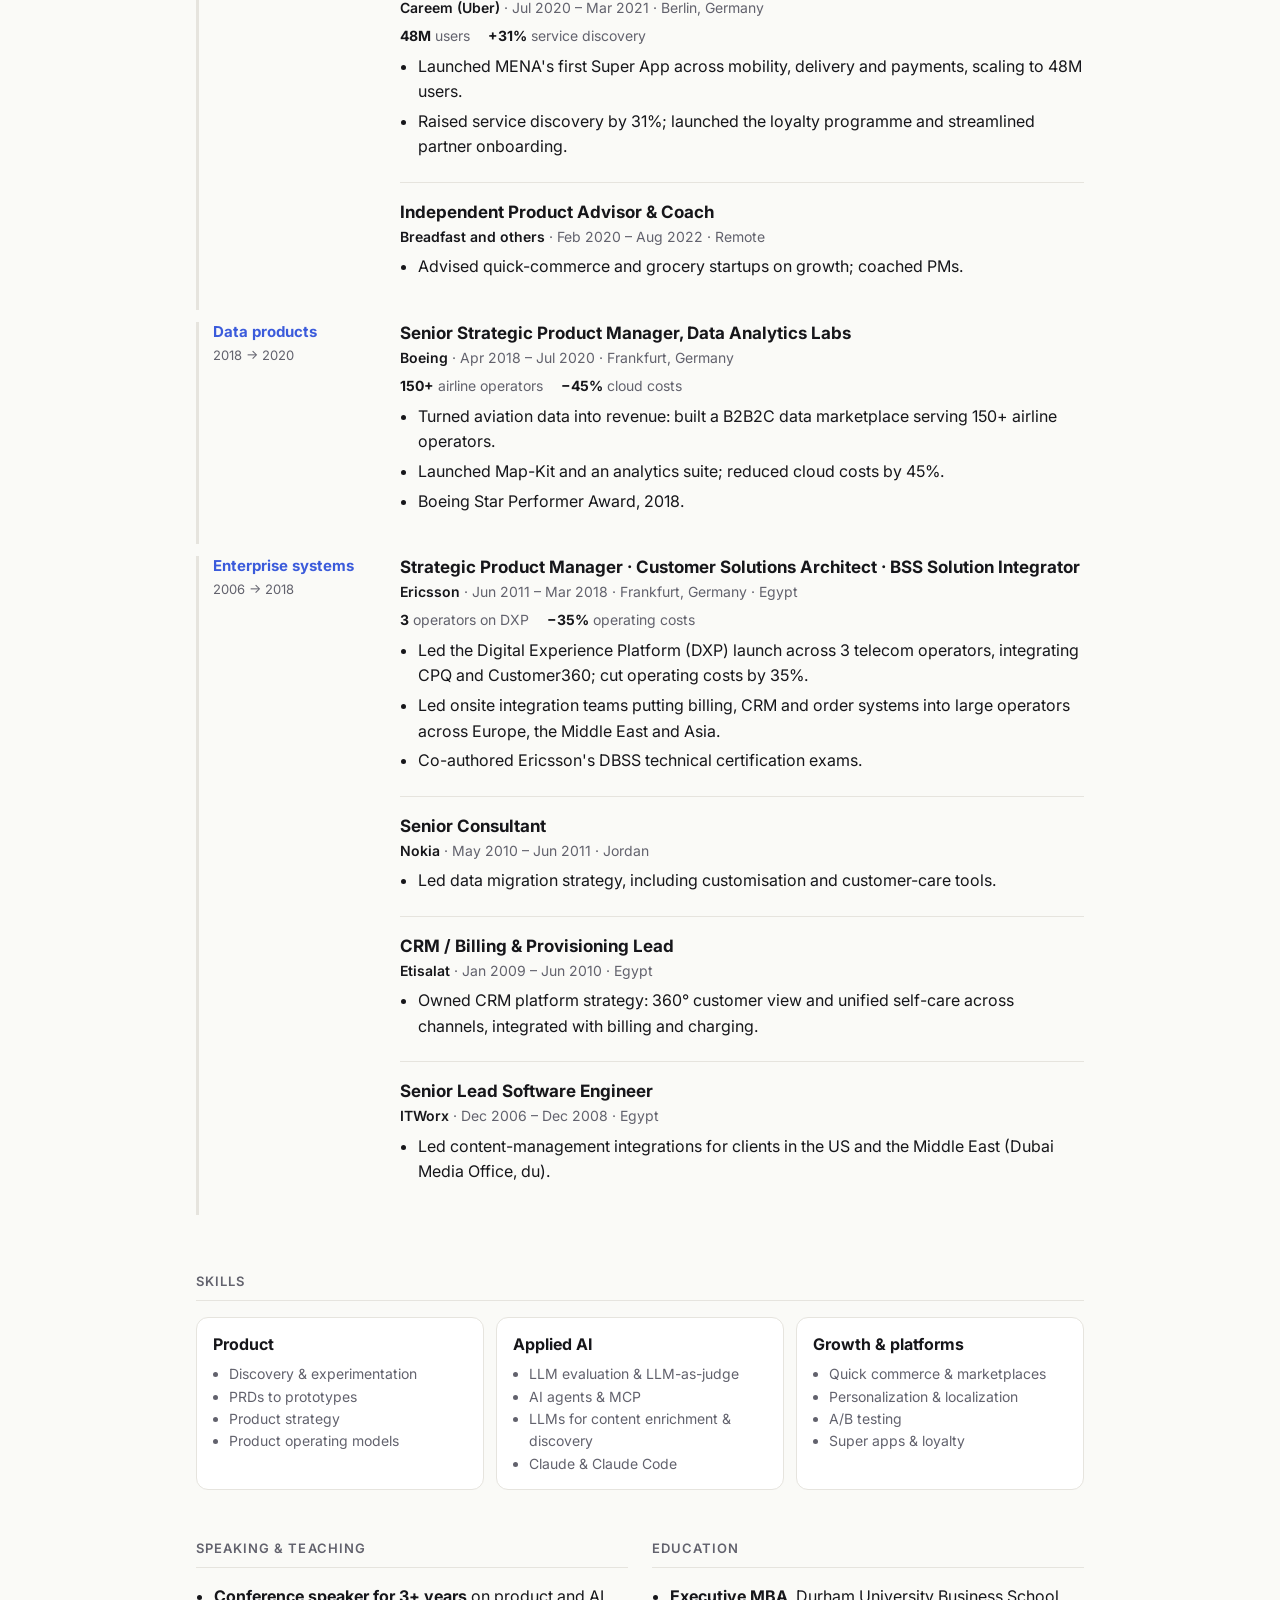
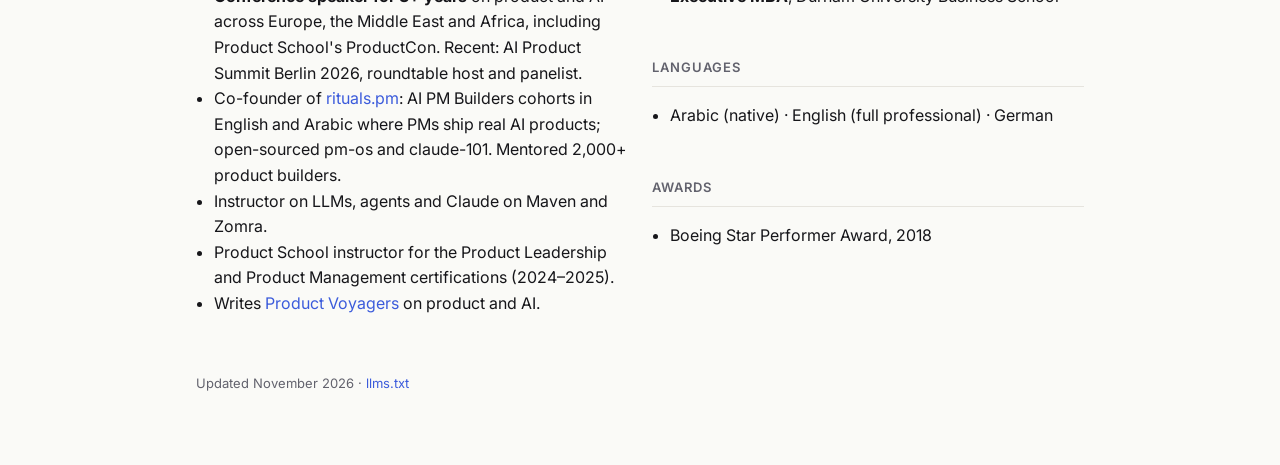
==== commit 21cd170a: "EBS Dx: AI Advisor" ====
--- a/index.html
+++ b/index.html
@@ -76,7 +76,7 @@
     <div class="links"><a href="https://www.linkedin.com/in/awafaey">LinkedIn</a><a href="https://github.com/awafaey0">GitHub</a><a href="https://www.productvoyagers.com">productvoyagers.com</a><a href="https://fustat.ai">fustat.ai</a><a href="https://korba.ai">korba.ai</a><a href="https://rituals.pm">rituals.pm</a><a href="https://ebs.edu.sa">ebs.edu.sa</a></div>
   </div>
   <div class="side">
-    <a class="btn" href="Ahmed_Wafaey_CV.pdf" download>Download PDF</a>
+    <a class="btn" href="Ahmed_Wafaey_CV.pdf" download="Ahmed_Wafaey_CV.pdf" type="application/pdf">Download PDF</a>
     <div class="tags">Executive MBA, Durham University<br>20 years · 75 countries</div>
   </div>
 </header>
@@ -84,7 +84,7 @@
 
 
 <h2>Experience</h2>
-<div class="chapter now"><div class="rail"><b>Applied AI at scale</b><span>2022 → now</span></div><div><div class="job"><h3>Product Lead, Growth & AI · Quick Commerce</h3><div class="at"><b>Delivery Hero</b> · Senior Director · Jul 2022 – Present · Berlin, Germany</div><div class="kpi"><span><b>4% → 19%</b> of group GMV</span><span><b>+39%</b> q-commerce GMV YoY</span><span><b>75</b> countries</span><a href="https://www.deliveryhero.com/newsroom/delivery-hero-hits-one-billion-orders-in-q3-as-growth-accelerates-further-raises-full-year-guidance/">Delivery Hero Q3 2026 results ↗</a></div><ul><li>Led Delivery Hero's largest programme: moving the customer experience from store-first to item-first.</li><li>Founded the AI practice and worked hands-on with teams applying LLMs to content enrichment and discovery.</li><li>Owned the Growth product line as quick commerce grew from 4% to 19% of group GMV, the group's key growth engine; grew assortment by 11%.</li><li>Designed the product operating model for all of Quick Commerce, from problem assessment through launch and learn.</li><li>Scope: product, design, analytics, data engineering and product operations across 7 brands, 4 domains and 75 countries.</li></ul></div></div></div><div class="chapter"><div class="rail"><b>Built alongside</b><span>Delivery Hero · 2024 → now</span></div><div><div class="job"><h3>Founder</h3><div class="at"><b><a href="https://www.productvoyagers.com">ProductVoyagers Labs</a></b> · Oct 2024 – Present · Berlin</div><div class="kpi"><span><b>20</b> fustat customers in month one</span><span><b>600</b> korba users</span></div><ul><li><a href="https://fustat.ai"><b>fustat.ai</b></a>: AI evaluation for product design. An LLM-as-judge scores every screen against the business goal it has to move, with persona ensembles and human override. <a class="how" href="https://github.com/awafaey0#user-content-fustatai-every-screen-on-trial">How it's built →</a></li><li><a href="https://korba.ai"><b>korba.ai</b></a>: build AI workflows visually. Drag skills, agents and MCP connectors onto a canvas, wire them into flows, and let them run; Tauri 2 and Rust. <a class="how" href="https://github.com/awafaey0#user-content-korbaai-the-ai-browser-you-work-in-with-your-agents">How it's built →</a></li></ul></div><div class="job"><h3>Co-founder & Chief AI Officer</h3><div class="at"><b><a href="https://ebs.edu.sa">EBS Dx</a></b> · Jan 2026 – Present · Saudi Arabia</div><ul><li>Lead AI for an agentic executive-education platform for Saudi leaders, with Saria, an AI learning companion, in Arabic and English. Licensed by TVTC and the National eLearning Center.</li></ul></div></div></div><div class="chapter"><div class="rail"><b>Consumer platforms at scale</b><span>2020 → 2022</span></div><div><div class="job"><h3>Product Lead, Internationalization & Personalization</h3><div class="at"><b>Wayfair</b> · Apr 2021 – Jun 2022 · Berlin, Germany</div><div class="kpi"><span><b>$1.6B</b> revenue protected</span><span><b>+24%</b> localization accuracy</span><span><b>+8%</b> AOV</span><span><b>−48%</b> time-to-market</span></div><ul><li>Rebuilt product discovery and localization for international stores, protecting $1.6B in annual gross revenue.</li><li>Improved localization accuracy by 24% with ML in production.</li><li>Raised AOV by 8% and cut time-to-market by 48% for teams launching new markets.</li></ul></div><div class="job"><h3>Lead Product Manager, Super App</h3><div class="at"><b>Careem (Uber)</b> · Jul 2020 – Mar 2021 · Berlin, Germany</div><div class="kpi"><span><b>48M</b> users</span><span><b>+31%</b> service discovery</span></div><ul><li>Launched MENA's first Super App across mobility, delivery and payments, scaling to 48M users.</li><li>Raised service discovery by 31%; launched the loyalty programme and streamlined partner onboarding.</li></ul></div><div class="job"><h3>Independent Product Advisor & Coach</h3><div class="at"><b>Breadfast and others</b> · Feb 2020 – Aug 2022 · Remote</div><ul><li>Advised quick-commerce and grocery startups on growth; coached PMs.</li></ul></div></div></div><div class="chapter"><div class="rail"><b>Data products</b><span>2018 → 2020</span></div><div><div class="job"><h3>Senior Strategic Product Manager, Data Analytics Labs</h3><div class="at"><b>Boeing</b> · Apr 2018 – Jul 2020 · Frankfurt, Germany</div><div class="kpi"><span><b>150+</b> airline operators</span><span><b>−45%</b> cloud costs</span></div><ul><li>Turned aviation data into revenue: built a B2B2C data marketplace serving 150+ airline operators.</li><li>Launched Map-Kit and an analytics suite; reduced cloud costs by 45%.</li><li>Boeing Star Performer Award, 2018.</li></ul></div></div></div><div class="chapter"><div class="rail"><b>Enterprise systems</b><span>2006 → 2018</span></div><div><div class="job"><h3>Strategic Product Manager · Customer Solutions Architect · BSS Solution Integrator</h3><div class="at"><b>Ericsson</b> · Jun 2011 – Mar 2018 · Frankfurt, Germany · Egypt</div><div class="kpi"><span><b>3</b> operators on DXP</span><span><b>−35%</b> operating costs</span></div><ul><li>Led the Digital Experience Platform (DXP) launch across 3 telecom operators, integrating CPQ and Customer360; cut operating costs by 35%.</li><li>Led onsite integration teams putting billing, CRM and order systems into large operators across Europe, the Middle East and Asia.</li><li>Co-authored Ericsson's DBSS technical certification exams.</li></ul></div><div class="job"><h3>Senior Consultant</h3><div class="at"><b>Nokia</b> · May 2010 – Jun 2011 · Jordan</div><ul><li>Led data migration strategy, including customisation and customer-care tools.</li></ul></div><div class="job"><h3>CRM / Billing & Provisioning Lead</h3><div class="at"><b>Etisalat</b> · Jan 2009 – Jun 2010 · Egypt</div><ul><li>Owned CRM platform strategy: 360° customer view and unified self-care across channels, integrated with billing and charging.</li></ul></div><div class="job"><h3>Senior Lead Software Engineer</h3><div class="at"><b>ITWorx</b> · Dec 2006 – Dec 2008 · Egypt</div><ul><li>Led content-management integrations for clients in the US and the Middle East (Dubai Media Office, du).</li></ul></div></div></div>
+<div class="chapter now"><div class="rail"><b>Applied AI at scale</b><span>2022 → now</span></div><div><div class="job"><h3>Product Lead, Growth & AI · Quick Commerce</h3><div class="at"><b>Delivery Hero</b> · Senior Director · Jul 2022 – Present · Berlin, Germany</div><div class="kpi"><span><b>4% → 19%</b> of group GMV</span><span><b>+39%</b> q-commerce GMV YoY</span><span><b>75</b> countries</span><a href="https://www.deliveryhero.com/newsroom/delivery-hero-hits-one-billion-orders-in-q3-as-growth-accelerates-further-raises-full-year-guidance/">Delivery Hero Q3 2026 results ↗</a></div><ul><li>Led Delivery Hero's largest programme: moving the customer experience from store-first to item-first.</li><li>Founded the AI practice and worked hands-on with teams applying LLMs to content enrichment and discovery.</li><li>Owned the Growth product line as quick commerce grew from 4% to 19% of group GMV, the group's key growth engine; grew assortment by 11%.</li><li>Designed the product operating model for all of Quick Commerce, from problem assessment through launch and learn.</li><li>Scope: product, design, analytics, data engineering and product operations across 7 brands, 4 domains and 75 countries.</li></ul></div></div></div><div class="chapter"><div class="rail"><b>Built alongside</b><span>Delivery Hero · 2024 → now</span></div><div><div class="job"><h3>Founder</h3><div class="at"><b><a href="https://www.productvoyagers.com">ProductVoyagers Labs</a></b> · Oct 2024 – Present · Berlin</div><div class="kpi"><span><b>20</b> fustat customers in month one</span><span><b>600</b> korba users</span></div><ul><li><a href="https://fustat.ai"><b>fustat.ai</b></a>: AI evaluation for product design. An LLM-as-judge scores every screen against the business goal it has to move, with persona ensembles and human override. <a class="how" href="https://github.com/awafaey0#user-content-fustatai-every-screen-on-trial">How it's built →</a></li><li><a href="https://korba.ai"><b>korba.ai</b></a>: build AI workflows visually. Drag skills, agents and MCP connectors onto a canvas, wire them into flows, and let them run; Tauri 2 and Rust. <a class="how" href="https://github.com/awafaey0#user-content-korbaai-the-ai-browser-you-work-in-with-your-agents">How it's built →</a></li></ul></div><div class="job"><h3>AI Advisor</h3><div class="at"><b><a href="https://ebs.edu.sa">EBS Dx</a></b> · 2026 – Present · Saudi Arabia</div><ul><li>Advise on AI for an agentic executive-education platform for Saudi public-sector and enterprise leaders; licensed by TVTC and the National eLearning Center, backed by the Ministry of Investment.</li></ul></div></div></div><div class="chapter"><div class="rail"><b>Consumer platforms at scale</b><span>2020 → 2022</span></div><div><div class="job"><h3>Product Lead, Internationalization & Personalization</h3><div class="at"><b>Wayfair</b> · Apr 2021 – Jun 2022 · Berlin, Germany</div><div class="kpi"><span><b>$1.6B</b> revenue protected</span><span><b>+24%</b> localization accuracy</span><span><b>+8%</b> AOV</span><span><b>−48%</b> time-to-market</span></div><ul><li>Rebuilt product discovery and localization for international stores, protecting $1.6B in annual gross revenue.</li><li>Improved localization accuracy by 24% with ML in production.</li><li>Raised AOV by 8% and cut time-to-market by 48% for teams launching new markets.</li></ul></div><div class="job"><h3>Lead Product Manager, Super App</h3><div class="at"><b>Careem (Uber)</b> · Jul 2020 – Mar 2021 · Berlin, Germany</div><div class="kpi"><span><b>48M</b> users</span><span><b>+31%</b> service discovery</span></div><ul><li>Launched MENA's first Super App across mobility, delivery and payments, scaling to 48M users.</li><li>Raised service discovery by 31%; launched the loyalty programme and streamlined partner onboarding.</li></ul></div><div class="job"><h3>Independent Product Advisor & Coach</h3><div class="at"><b>Breadfast and others</b> · Feb 2020 – Aug 2022 · Remote</div><ul><li>Advised quick-commerce and grocery startups on growth; coached PMs.</li></ul></div></div></div><div class="chapter"><div class="rail"><b>Data products</b><span>2018 → 2020</span></div><div><div class="job"><h3>Senior Strategic Product Manager, Data Analytics Labs</h3><div class="at"><b>Boeing</b> · Apr 2018 – Jul 2020 · Frankfurt, Germany</div><div class="kpi"><span><b>150+</b> airline operators</span><span><b>−45%</b> cloud costs</span></div><ul><li>Turned aviation data into revenue: built a B2B2C data marketplace serving 150+ airline operators.</li><li>Launched Map-Kit and an analytics suite; reduced cloud costs by 45%.</li><li>Boeing Star Performer Award, 2018.</li></ul></div></div></div><div class="chapter"><div class="rail"><b>Enterprise systems</b><span>2006 → 2018</span></div><div><div class="job"><h3>Strategic Product Manager · Customer Solutions Architect · BSS Solution Integrator</h3><div class="at"><b>Ericsson</b> · Jun 2011 – Mar 2018 · Frankfurt, Germany · Egypt</div><div class="kpi"><span><b>3</b> operators on DXP</span><span><b>−35%</b> operating costs</span></div><ul><li>Led the Digital Experience Platform (DXP) launch across 3 telecom operators, integrating CPQ and Customer360; cut operating costs by 35%.</li><li>Led onsite integration teams putting billing, CRM and order systems into large operators across Europe, the Middle East and Asia.</li><li>Co-authored Ericsson's DBSS technical certification exams.</li></ul></div><div class="job"><h3>Senior Consultant</h3><div class="at"><b>Nokia</b> · May 2010 – Jun 2011 · Jordan</div><ul><li>Led data migration strategy, including customisation and customer-care tools.</li></ul></div><div class="job"><h3>CRM / Billing & Provisioning Lead</h3><div class="at"><b>Etisalat</b> · Jan 2009 – Jun 2010 · Egypt</div><ul><li>Owned CRM platform strategy: 360° customer view and unified self-care across channels, integrated with billing and charging.</li></ul></div><div class="job"><h3>Senior Lead Software Engineer</h3><div class="at"><b>ITWorx</b> · Dec 2006 – Dec 2008 · Egypt</div><ul><li>Led content-management integrations for clients in the US and the Middle East (Dubai Media Office, du).</li></ul></div></div></div>
 
 
 <h2>Skills</h2>
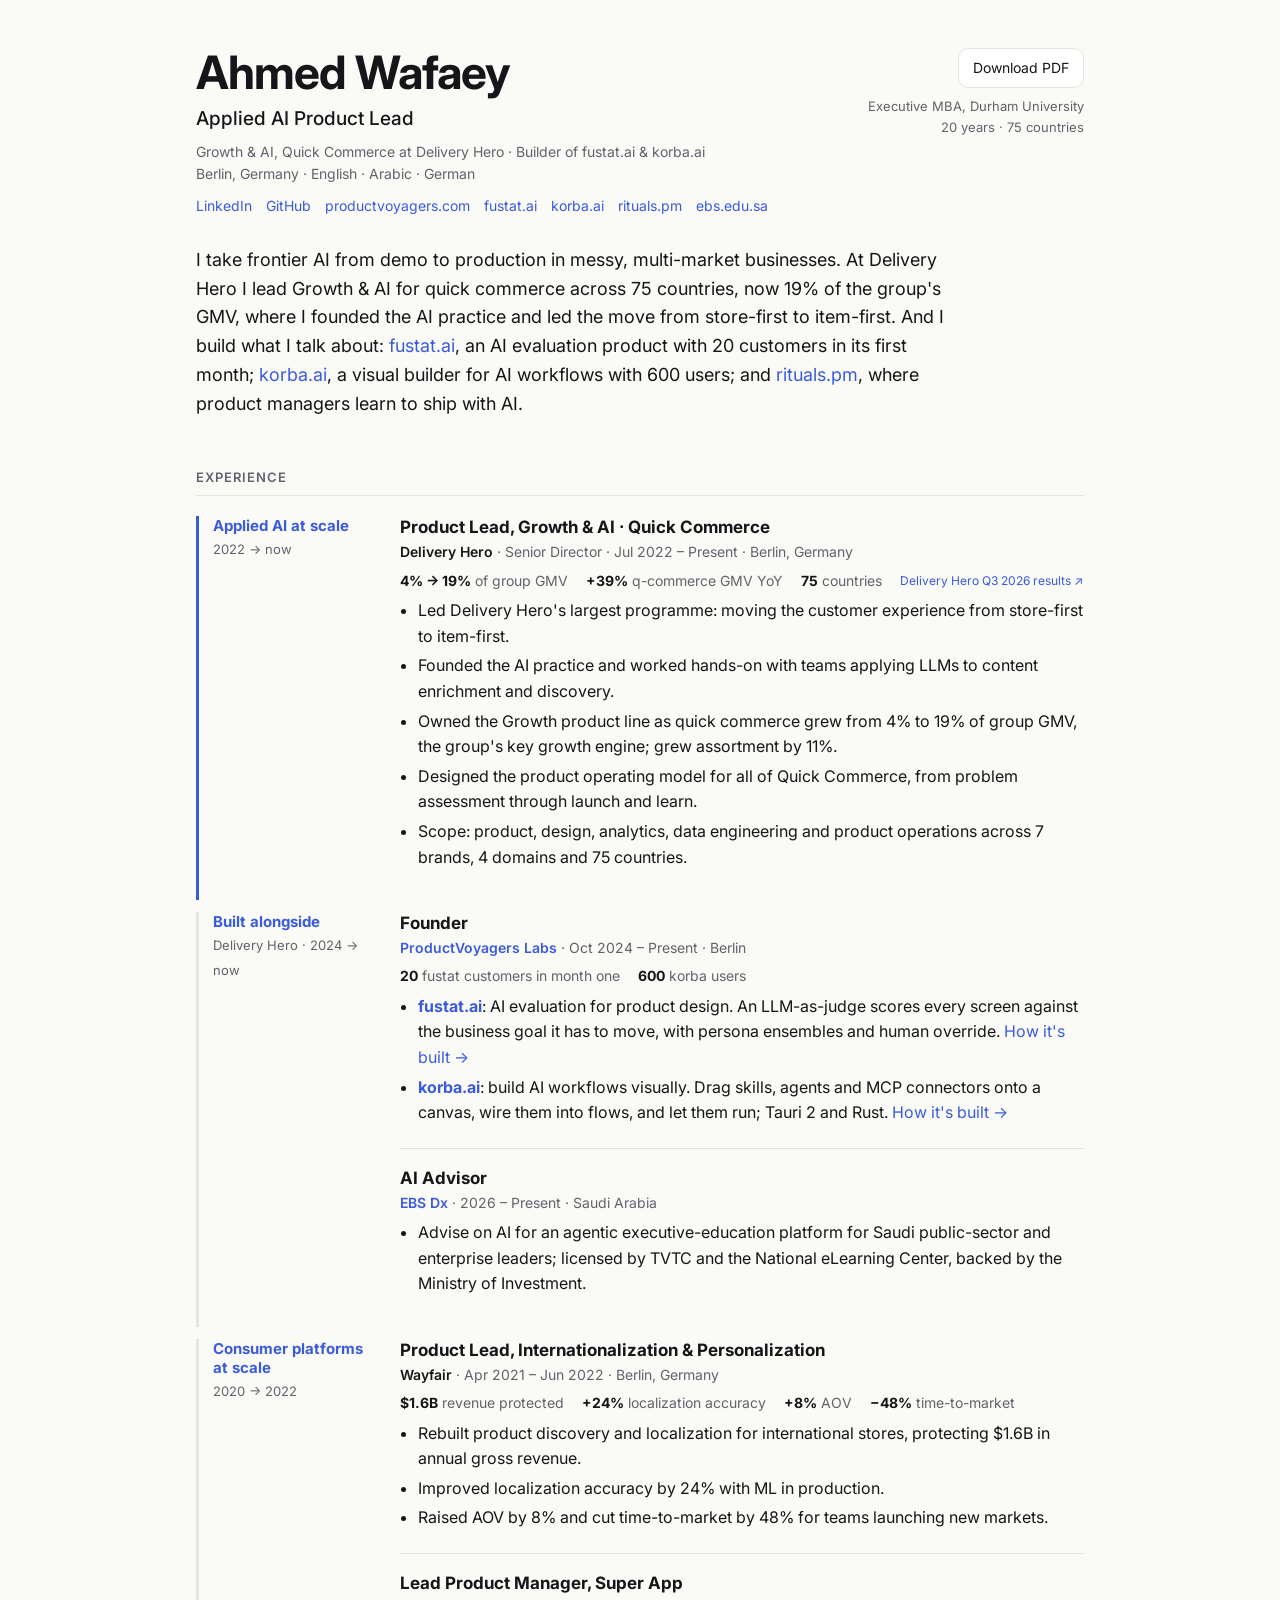
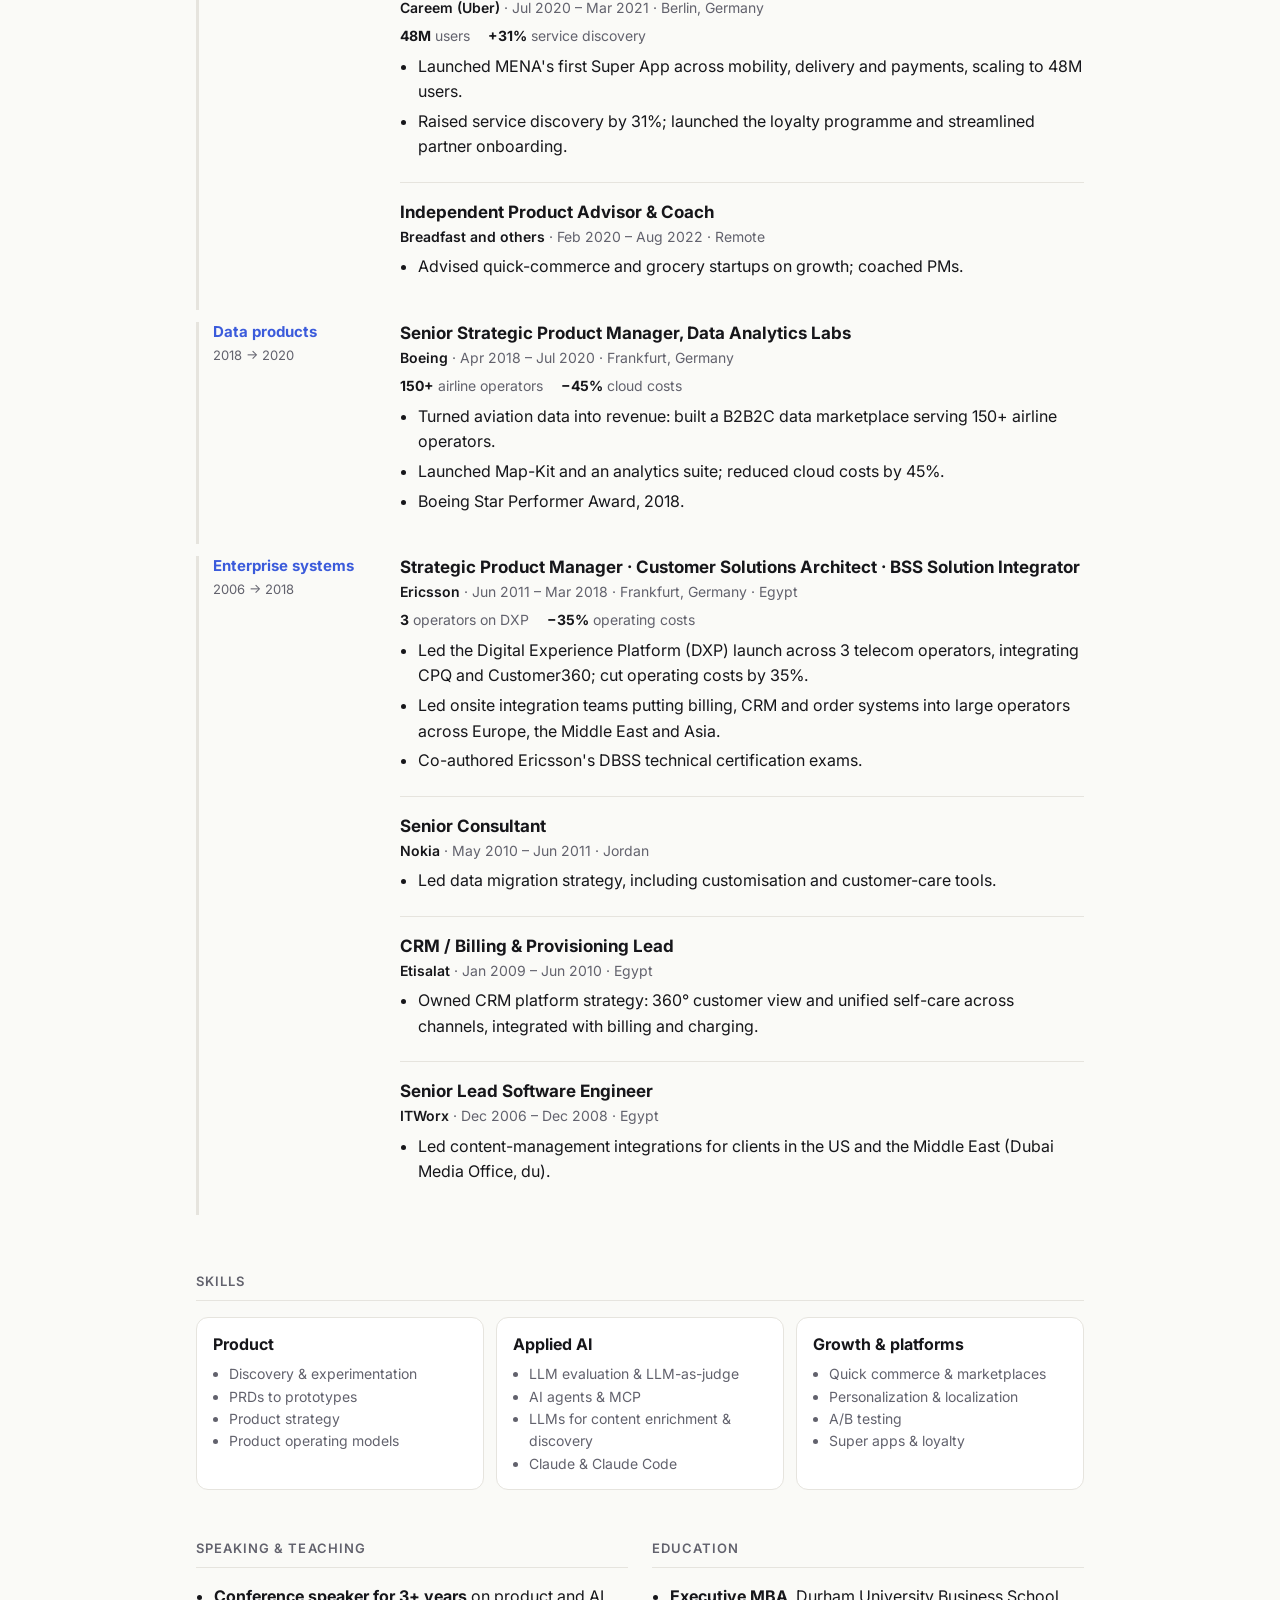
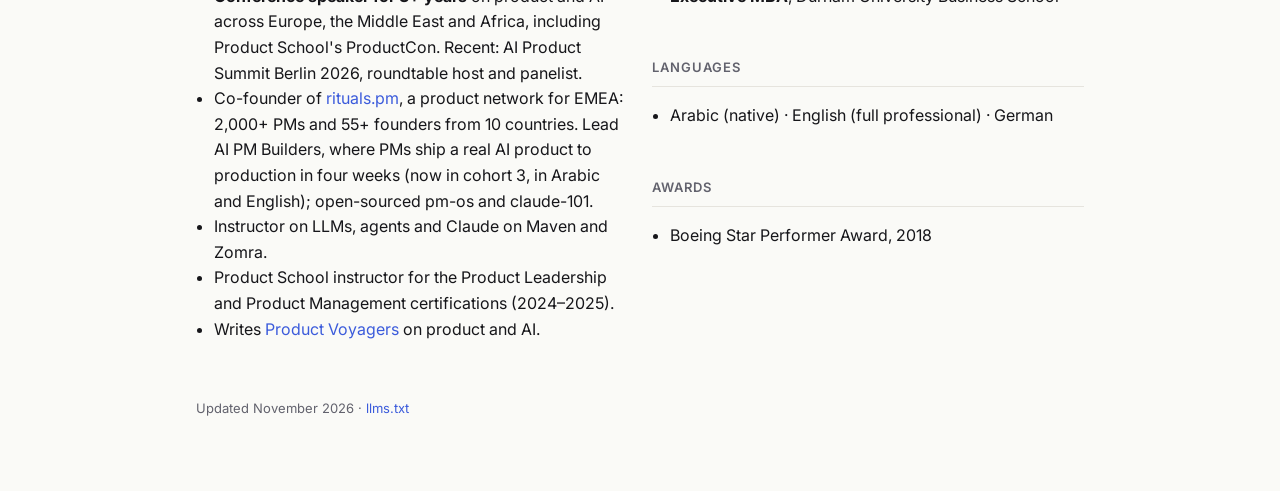
==== commit 88b56381: "CV: stronger rituals.pm lines with link" ====
--- a/index.html
+++ b/index.html
@@ -91,7 +91,7 @@
 <div class="skills"><div><b>Product</b><ul><li>Discovery & experimentation</li><li>PRDs to prototypes</li><li>Product strategy</li><li>Product operating models</li></ul></div><div><b>Applied AI</b><ul><li>LLM evaluation & LLM-as-judge</li><li>AI agents & MCP</li><li>LLMs for content enrichment & discovery</li><li>Claude & Claude Code</li></ul></div><div><b>Growth & platforms</b><ul><li>Quick commerce & marketplaces</li><li>Personalization & localization</li><li>A/B testing</li><li>Super apps & loyalty</li></ul></div></div>
 
 <div class="two">
-  <div><h2>Speaking &amp; teaching</h2><ul class="plain"><li><b>Conference speaker for 3+ years</b> on product and AI across Europe, the Middle East and Africa, including Product School's ProductCon. Recent: AI Product Summit Berlin 2026, roundtable host and panelist.</li><li>Co-founder of <a href="https://rituals.pm">rituals.pm</a>: AI PM Builders cohorts in English and Arabic where PMs ship real AI products; open-sourced pm-os and claude-101. Mentored 2,000+ product builders.</li><li>Instructor on LLMs, agents and Claude on Maven and Zomra.</li><li>Product School instructor for the Product Leadership and Product Management certifications (2024–2025).</li><li>Writes <a href="https://www.productvoyagers.com">Product Voyagers</a> on product and AI.</li></ul></div>
+  <div><h2>Speaking &amp; teaching</h2><ul class="plain"><li><b>Conference speaker for 3+ years</b> on product and AI across Europe, the Middle East and Africa, including Product School's ProductCon. Recent: AI Product Summit Berlin 2026, roundtable host and panelist.</li><li>Co-founder of <a href="https://rituals.pm">rituals.pm</a>, a product network for EMEA: 2,000+ PMs and 55+ founders from 10 countries. Lead AI PM Builders, where PMs ship a real AI product to production in four weeks (now in cohort 3, in Arabic and English); open-sourced pm-os and claude-101.</li><li>Instructor on LLMs, agents and Claude on Maven and Zomra.</li><li>Product School instructor for the Product Leadership and Product Management certifications (2024–2025).</li><li>Writes <a href="https://www.productvoyagers.com">Product Voyagers</a> on product and AI.</li></ul></div>
   <div><h2>Education</h2><ul class="plain"><li><b>Executive MBA</b>, Durham University Business School</li></ul>
   <h2>Languages</h2><ul class="plain"><li>Arabic (native) · English (full professional) · German</li></ul>
   <h2>Awards</h2><ul class="plain"><li>Boeing Star Performer Award, 2018</li></ul></div>
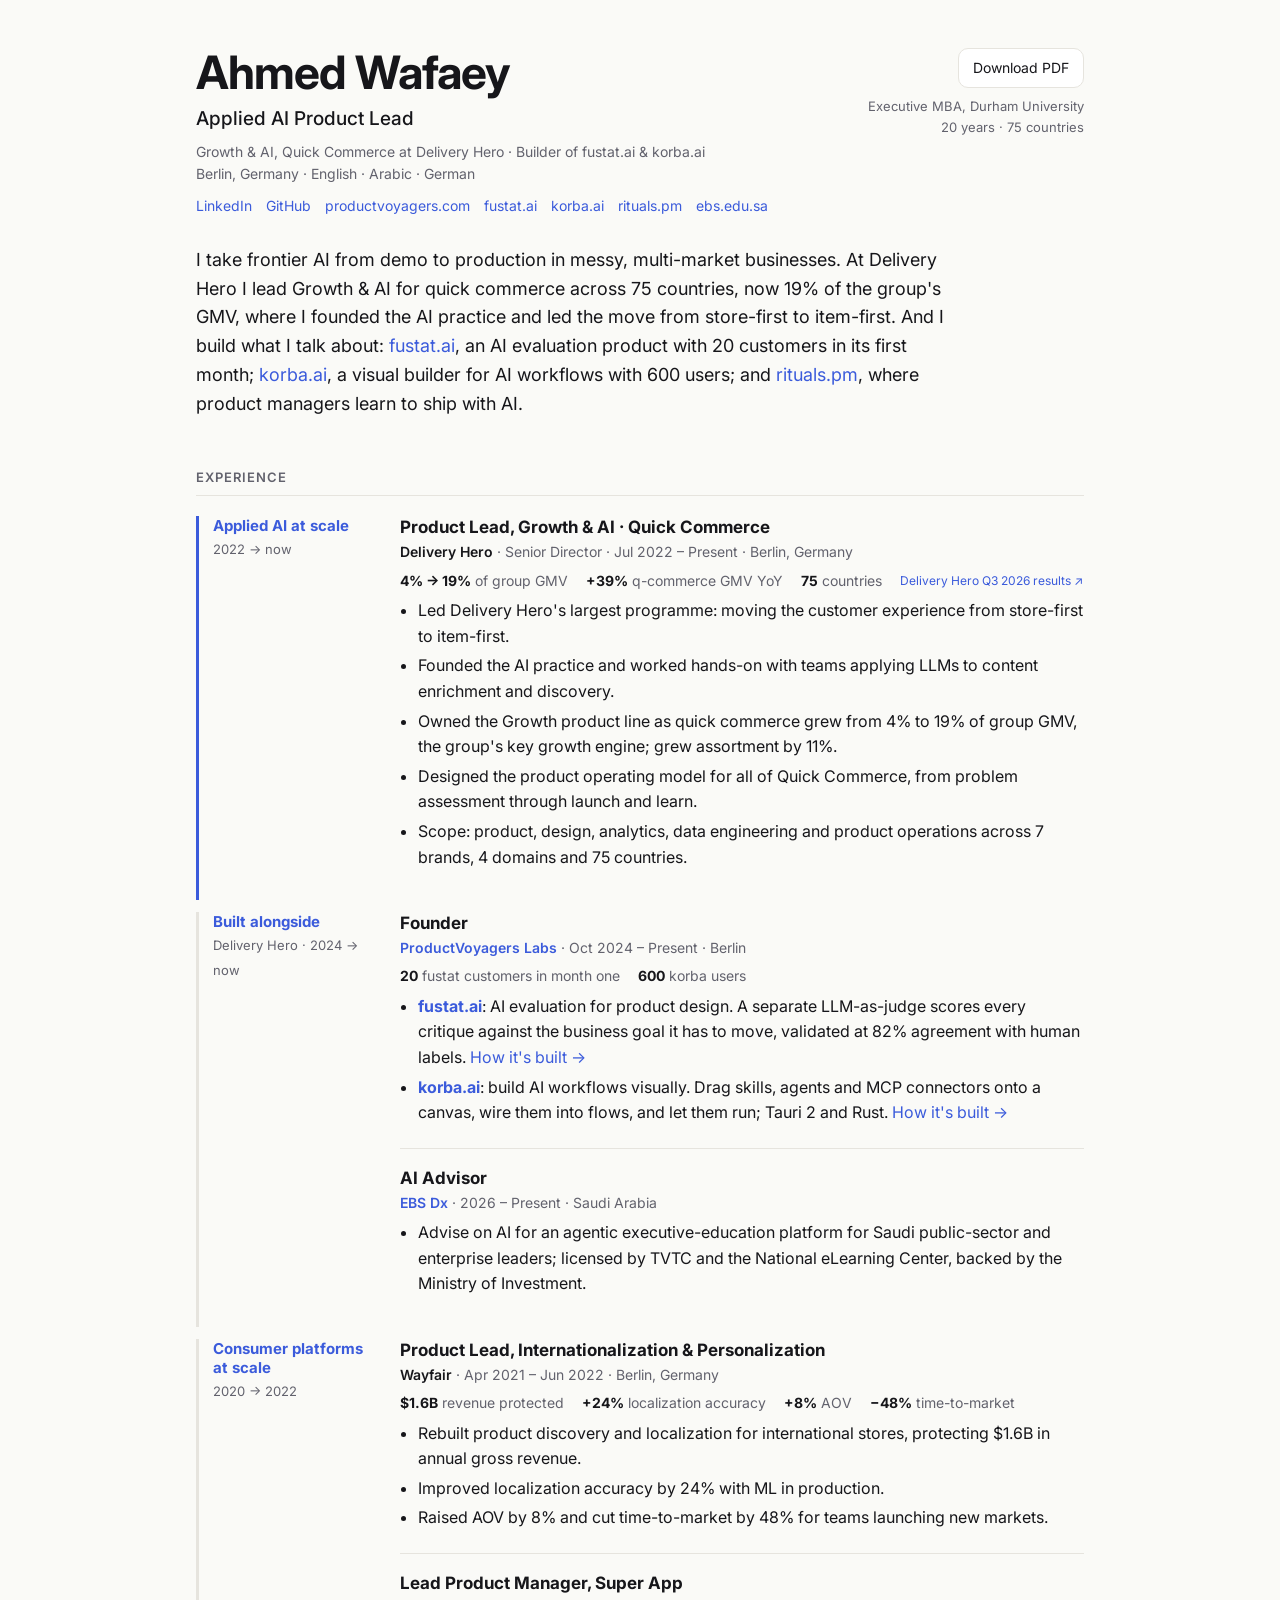
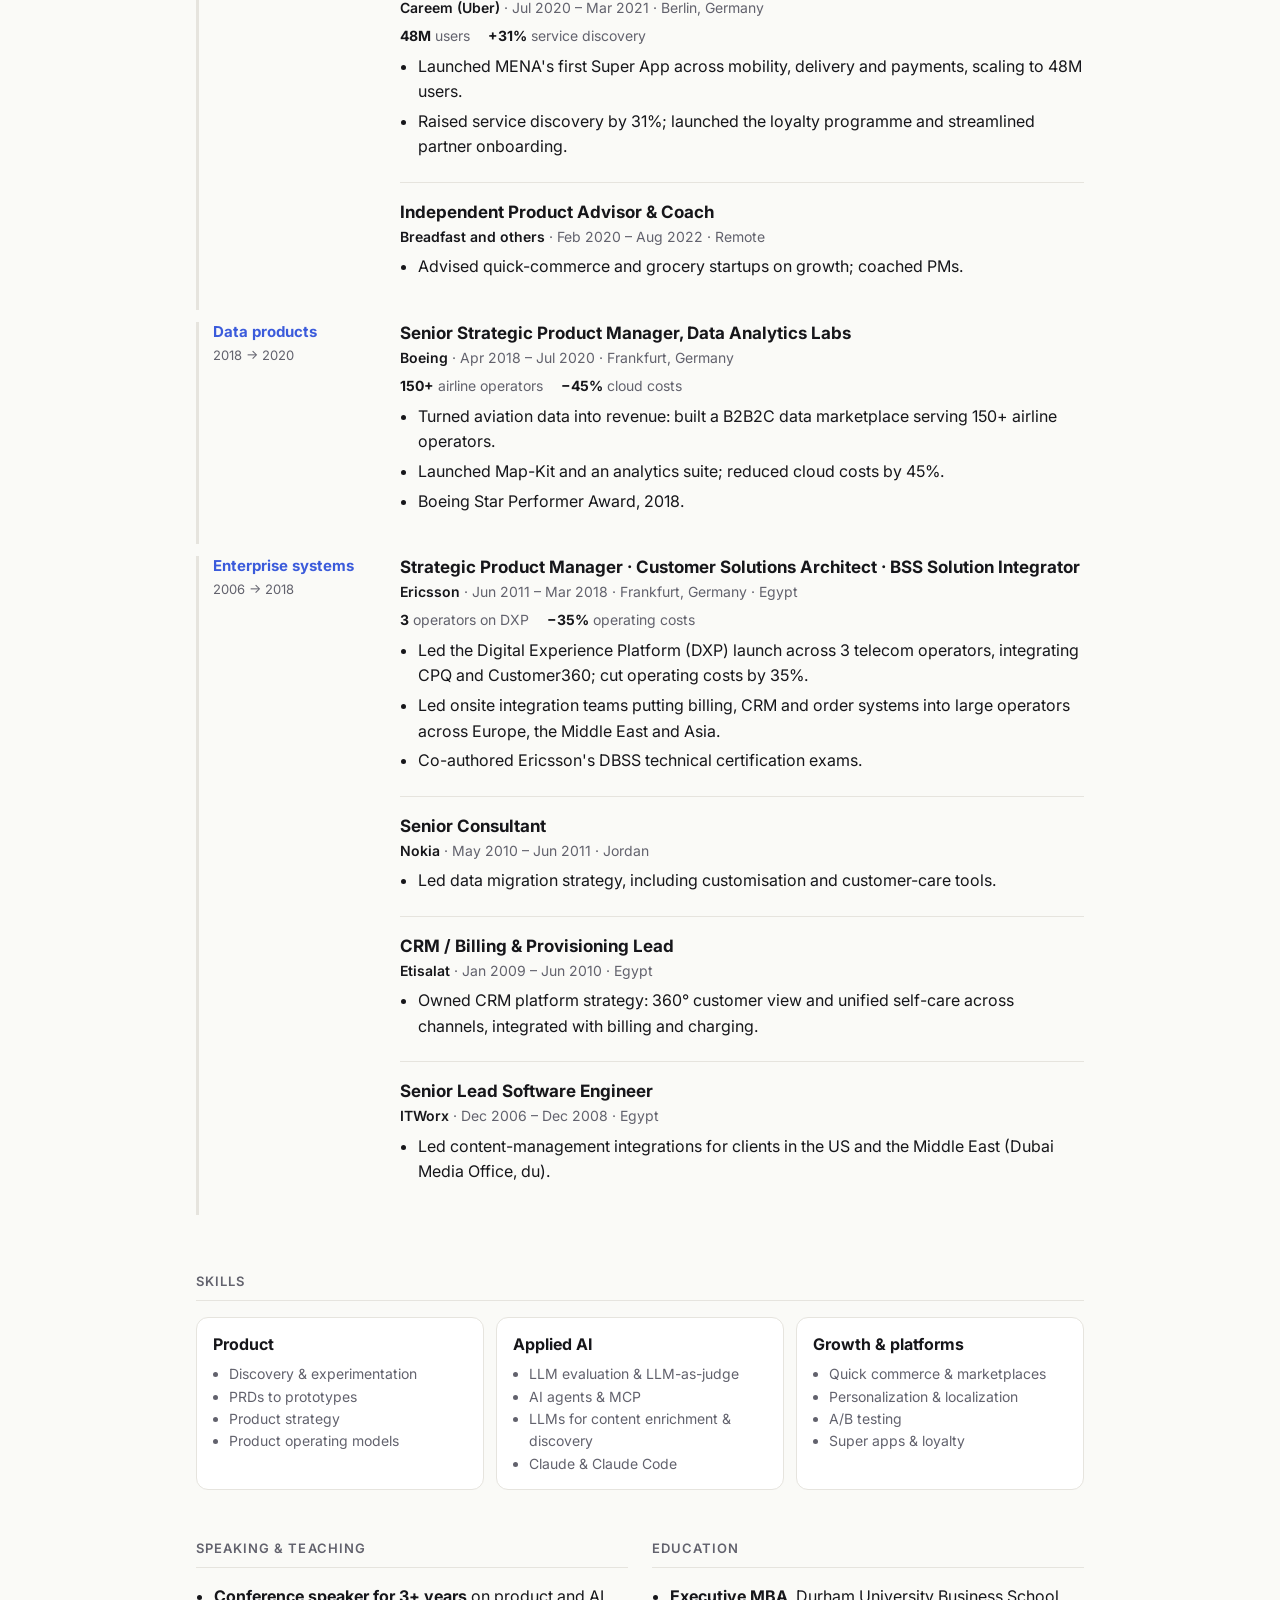
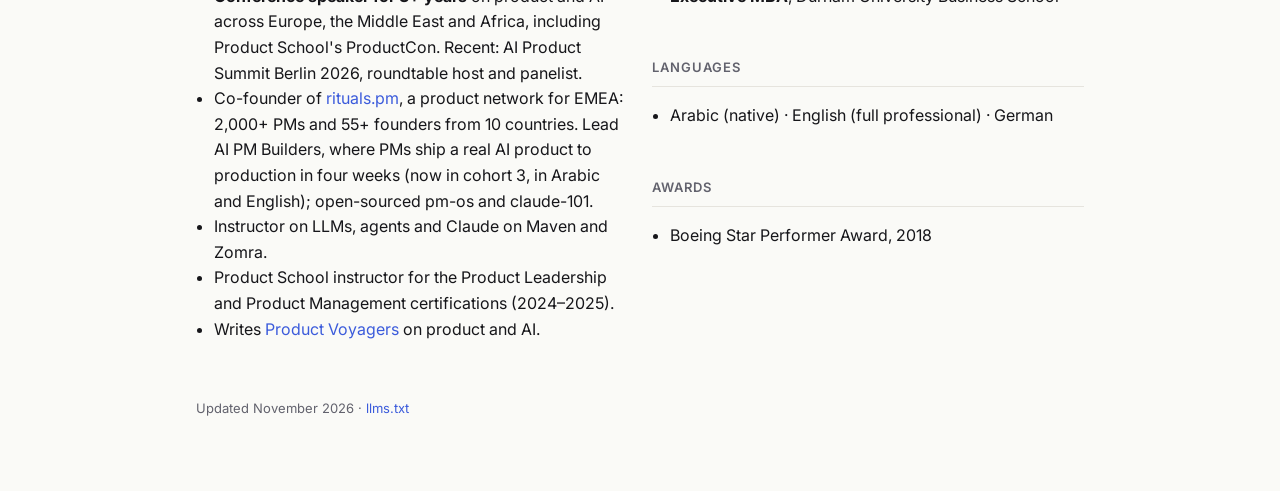
==== commit 593cb34e: "fustat: 82% agreement with human labels" ====
--- a/index.html
+++ b/index.html
@@ -84,7 +84,7 @@
 
 
 <h2>Experience</h2>
-<div class="chapter now"><div class="rail"><b>Applied AI at scale</b><span>2022 → now</span></div><div><div class="job"><h3>Product Lead, Growth & AI · Quick Commerce</h3><div class="at"><b>Delivery Hero</b> · Senior Director · Jul 2022 – Present · Berlin, Germany</div><div class="kpi"><span><b>4% → 19%</b> of group GMV</span><span><b>+39%</b> q-commerce GMV YoY</span><span><b>75</b> countries</span><a href="https://www.deliveryhero.com/newsroom/delivery-hero-hits-one-billion-orders-in-q3-as-growth-accelerates-further-raises-full-year-guidance/">Delivery Hero Q3 2026 results ↗</a></div><ul><li>Led Delivery Hero's largest programme: moving the customer experience from store-first to item-first.</li><li>Founded the AI practice and worked hands-on with teams applying LLMs to content enrichment and discovery.</li><li>Owned the Growth product line as quick commerce grew from 4% to 19% of group GMV, the group's key growth engine; grew assortment by 11%.</li><li>Designed the product operating model for all of Quick Commerce, from problem assessment through launch and learn.</li><li>Scope: product, design, analytics, data engineering and product operations across 7 brands, 4 domains and 75 countries.</li></ul></div></div></div><div class="chapter"><div class="rail"><b>Built alongside</b><span>Delivery Hero · 2024 → now</span></div><div><div class="job"><h3>Founder</h3><div class="at"><b><a href="https://www.productvoyagers.com">ProductVoyagers Labs</a></b> · Oct 2024 – Present · Berlin</div><div class="kpi"><span><b>20</b> fustat customers in month one</span><span><b>600</b> korba users</span></div><ul><li><a href="https://fustat.ai"><b>fustat.ai</b></a>: AI evaluation for product design. An LLM-as-judge scores every screen against the business goal it has to move, with persona ensembles and human override. <a class="how" href="https://github.com/awafaey0#user-content-fustatai-every-screen-on-trial">How it's built →</a></li><li><a href="https://korba.ai"><b>korba.ai</b></a>: build AI workflows visually. Drag skills, agents and MCP connectors onto a canvas, wire them into flows, and let them run; Tauri 2 and Rust. <a class="how" href="https://github.com/awafaey0#user-content-korbaai-the-ai-browser-you-work-in-with-your-agents">How it's built →</a></li></ul></div><div class="job"><h3>AI Advisor</h3><div class="at"><b><a href="https://ebs.edu.sa">EBS Dx</a></b> · 2026 – Present · Saudi Arabia</div><ul><li>Advise on AI for an agentic executive-education platform for Saudi public-sector and enterprise leaders; licensed by TVTC and the National eLearning Center, backed by the Ministry of Investment.</li></ul></div></div></div><div class="chapter"><div class="rail"><b>Consumer platforms at scale</b><span>2020 → 2022</span></div><div><div class="job"><h3>Product Lead, Internationalization & Personalization</h3><div class="at"><b>Wayfair</b> · Apr 2021 – Jun 2022 · Berlin, Germany</div><div class="kpi"><span><b>$1.6B</b> revenue protected</span><span><b>+24%</b> localization accuracy</span><span><b>+8%</b> AOV</span><span><b>−48%</b> time-to-market</span></div><ul><li>Rebuilt product discovery and localization for international stores, protecting $1.6B in annual gross revenue.</li><li>Improved localization accuracy by 24% with ML in production.</li><li>Raised AOV by 8% and cut time-to-market by 48% for teams launching new markets.</li></ul></div><div class="job"><h3>Lead Product Manager, Super App</h3><div class="at"><b>Careem (Uber)</b> · Jul 2020 – Mar 2021 · Berlin, Germany</div><div class="kpi"><span><b>48M</b> users</span><span><b>+31%</b> service discovery</span></div><ul><li>Launched MENA's first Super App across mobility, delivery and payments, scaling to 48M users.</li><li>Raised service discovery by 31%; launched the loyalty programme and streamlined partner onboarding.</li></ul></div><div class="job"><h3>Independent Product Advisor & Coach</h3><div class="at"><b>Breadfast and others</b> · Feb 2020 – Aug 2022 · Remote</div><ul><li>Advised quick-commerce and grocery startups on growth; coached PMs.</li></ul></div></div></div><div class="chapter"><div class="rail"><b>Data products</b><span>2018 → 2020</span></div><div><div class="job"><h3>Senior Strategic Product Manager, Data Analytics Labs</h3><div class="at"><b>Boeing</b> · Apr 2018 – Jul 2020 · Frankfurt, Germany</div><div class="kpi"><span><b>150+</b> airline operators</span><span><b>−45%</b> cloud costs</span></div><ul><li>Turned aviation data into revenue: built a B2B2C data marketplace serving 150+ airline operators.</li><li>Launched Map-Kit and an analytics suite; reduced cloud costs by 45%.</li><li>Boeing Star Performer Award, 2018.</li></ul></div></div></div><div class="chapter"><div class="rail"><b>Enterprise systems</b><span>2006 → 2018</span></div><div><div class="job"><h3>Strategic Product Manager · Customer Solutions Architect · BSS Solution Integrator</h3><div class="at"><b>Ericsson</b> · Jun 2011 – Mar 2018 · Frankfurt, Germany · Egypt</div><div class="kpi"><span><b>3</b> operators on DXP</span><span><b>−35%</b> operating costs</span></div><ul><li>Led the Digital Experience Platform (DXP) launch across 3 telecom operators, integrating CPQ and Customer360; cut operating costs by 35%.</li><li>Led onsite integration teams putting billing, CRM and order systems into large operators across Europe, the Middle East and Asia.</li><li>Co-authored Ericsson's DBSS technical certification exams.</li></ul></div><div class="job"><h3>Senior Consultant</h3><div class="at"><b>Nokia</b> · May 2010 – Jun 2011 · Jordan</div><ul><li>Led data migration strategy, including customisation and customer-care tools.</li></ul></div><div class="job"><h3>CRM / Billing & Provisioning Lead</h3><div class="at"><b>Etisalat</b> · Jan 2009 – Jun 2010 · Egypt</div><ul><li>Owned CRM platform strategy: 360° customer view and unified self-care across channels, integrated with billing and charging.</li></ul></div><div class="job"><h3>Senior Lead Software Engineer</h3><div class="at"><b>ITWorx</b> · Dec 2006 – Dec 2008 · Egypt</div><ul><li>Led content-management integrations for clients in the US and the Middle East (Dubai Media Office, du).</li></ul></div></div></div>
+<div class="chapter now"><div class="rail"><b>Applied AI at scale</b><span>2022 → now</span></div><div><div class="job"><h3>Product Lead, Growth & AI · Quick Commerce</h3><div class="at"><b>Delivery Hero</b> · Senior Director · Jul 2022 – Present · Berlin, Germany</div><div class="kpi"><span><b>4% → 19%</b> of group GMV</span><span><b>+39%</b> q-commerce GMV YoY</span><span><b>75</b> countries</span><a href="https://www.deliveryhero.com/newsroom/delivery-hero-hits-one-billion-orders-in-q3-as-growth-accelerates-further-raises-full-year-guidance/">Delivery Hero Q3 2026 results ↗</a></div><ul><li>Led Delivery Hero's largest programme: moving the customer experience from store-first to item-first.</li><li>Founded the AI practice and worked hands-on with teams applying LLMs to content enrichment and discovery.</li><li>Owned the Growth product line as quick commerce grew from 4% to 19% of group GMV, the group's key growth engine; grew assortment by 11%.</li><li>Designed the product operating model for all of Quick Commerce, from problem assessment through launch and learn.</li><li>Scope: product, design, analytics, data engineering and product operations across 7 brands, 4 domains and 75 countries.</li></ul></div></div></div><div class="chapter"><div class="rail"><b>Built alongside</b><span>Delivery Hero · 2024 → now</span></div><div><div class="job"><h3>Founder</h3><div class="at"><b><a href="https://www.productvoyagers.com">ProductVoyagers Labs</a></b> · Oct 2024 – Present · Berlin</div><div class="kpi"><span><b>20</b> fustat customers in month one</span><span><b>600</b> korba users</span></div><ul><li><a href="https://fustat.ai"><b>fustat.ai</b></a>: AI evaluation for product design. A separate LLM-as-judge scores every critique against the business goal it has to move, validated at 82% agreement with human labels. <a class="how" href="https://github.com/awafaey0#user-content-fustatai-every-screen-on-trial">How it's built →</a></li><li><a href="https://korba.ai"><b>korba.ai</b></a>: build AI workflows visually. Drag skills, agents and MCP connectors onto a canvas, wire them into flows, and let them run; Tauri 2 and Rust. <a class="how" href="https://github.com/awafaey0#user-content-korbaai-the-ai-browser-you-work-in-with-your-agents">How it's built →</a></li></ul></div><div class="job"><h3>AI Advisor</h3><div class="at"><b><a href="https://ebs.edu.sa">EBS Dx</a></b> · 2026 – Present · Saudi Arabia</div><ul><li>Advise on AI for an agentic executive-education platform for Saudi public-sector and enterprise leaders; licensed by TVTC and the National eLearning Center, backed by the Ministry of Investment.</li></ul></div></div></div><div class="chapter"><div class="rail"><b>Consumer platforms at scale</b><span>2020 → 2022</span></div><div><div class="job"><h3>Product Lead, Internationalization & Personalization</h3><div class="at"><b>Wayfair</b> · Apr 2021 – Jun 2022 · Berlin, Germany</div><div class="kpi"><span><b>$1.6B</b> revenue protected</span><span><b>+24%</b> localization accuracy</span><span><b>+8%</b> AOV</span><span><b>−48%</b> time-to-market</span></div><ul><li>Rebuilt product discovery and localization for international stores, protecting $1.6B in annual gross revenue.</li><li>Improved localization accuracy by 24% with ML in production.</li><li>Raised AOV by 8% and cut time-to-market by 48% for teams launching new markets.</li></ul></div><div class="job"><h3>Lead Product Manager, Super App</h3><div class="at"><b>Careem (Uber)</b> · Jul 2020 – Mar 2021 · Berlin, Germany</div><div class="kpi"><span><b>48M</b> users</span><span><b>+31%</b> service discovery</span></div><ul><li>Launched MENA's first Super App across mobility, delivery and payments, scaling to 48M users.</li><li>Raised service discovery by 31%; launched the loyalty programme and streamlined partner onboarding.</li></ul></div><div class="job"><h3>Independent Product Advisor & Coach</h3><div class="at"><b>Breadfast and others</b> · Feb 2020 – Aug 2022 · Remote</div><ul><li>Advised quick-commerce and grocery startups on growth; coached PMs.</li></ul></div></div></div><div class="chapter"><div class="rail"><b>Data products</b><span>2018 → 2020</span></div><div><div class="job"><h3>Senior Strategic Product Manager, Data Analytics Labs</h3><div class="at"><b>Boeing</b> · Apr 2018 – Jul 2020 · Frankfurt, Germany</div><div class="kpi"><span><b>150+</b> airline operators</span><span><b>−45%</b> cloud costs</span></div><ul><li>Turned aviation data into revenue: built a B2B2C data marketplace serving 150+ airline operators.</li><li>Launched Map-Kit and an analytics suite; reduced cloud costs by 45%.</li><li>Boeing Star Performer Award, 2018.</li></ul></div></div></div><div class="chapter"><div class="rail"><b>Enterprise systems</b><span>2006 → 2018</span></div><div><div class="job"><h3>Strategic Product Manager · Customer Solutions Architect · BSS Solution Integrator</h3><div class="at"><b>Ericsson</b> · Jun 2011 – Mar 2018 · Frankfurt, Germany · Egypt</div><div class="kpi"><span><b>3</b> operators on DXP</span><span><b>−35%</b> operating costs</span></div><ul><li>Led the Digital Experience Platform (DXP) launch across 3 telecom operators, integrating CPQ and Customer360; cut operating costs by 35%.</li><li>Led onsite integration teams putting billing, CRM and order systems into large operators across Europe, the Middle East and Asia.</li><li>Co-authored Ericsson's DBSS technical certification exams.</li></ul></div><div class="job"><h3>Senior Consultant</h3><div class="at"><b>Nokia</b> · May 2010 – Jun 2011 · Jordan</div><ul><li>Led data migration strategy, including customisation and customer-care tools.</li></ul></div><div class="job"><h3>CRM / Billing & Provisioning Lead</h3><div class="at"><b>Etisalat</b> · Jan 2009 – Jun 2010 · Egypt</div><ul><li>Owned CRM platform strategy: 360° customer view and unified self-care across channels, integrated with billing and charging.</li></ul></div><div class="job"><h3>Senior Lead Software Engineer</h3><div class="at"><b>ITWorx</b> · Dec 2006 – Dec 2008 · Egypt</div><ul><li>Led content-management integrations for clients in the US and the Middle East (Dubai Media Office, du).</li></ul></div></div></div>
 
 
 <h2>Skills</h2>
